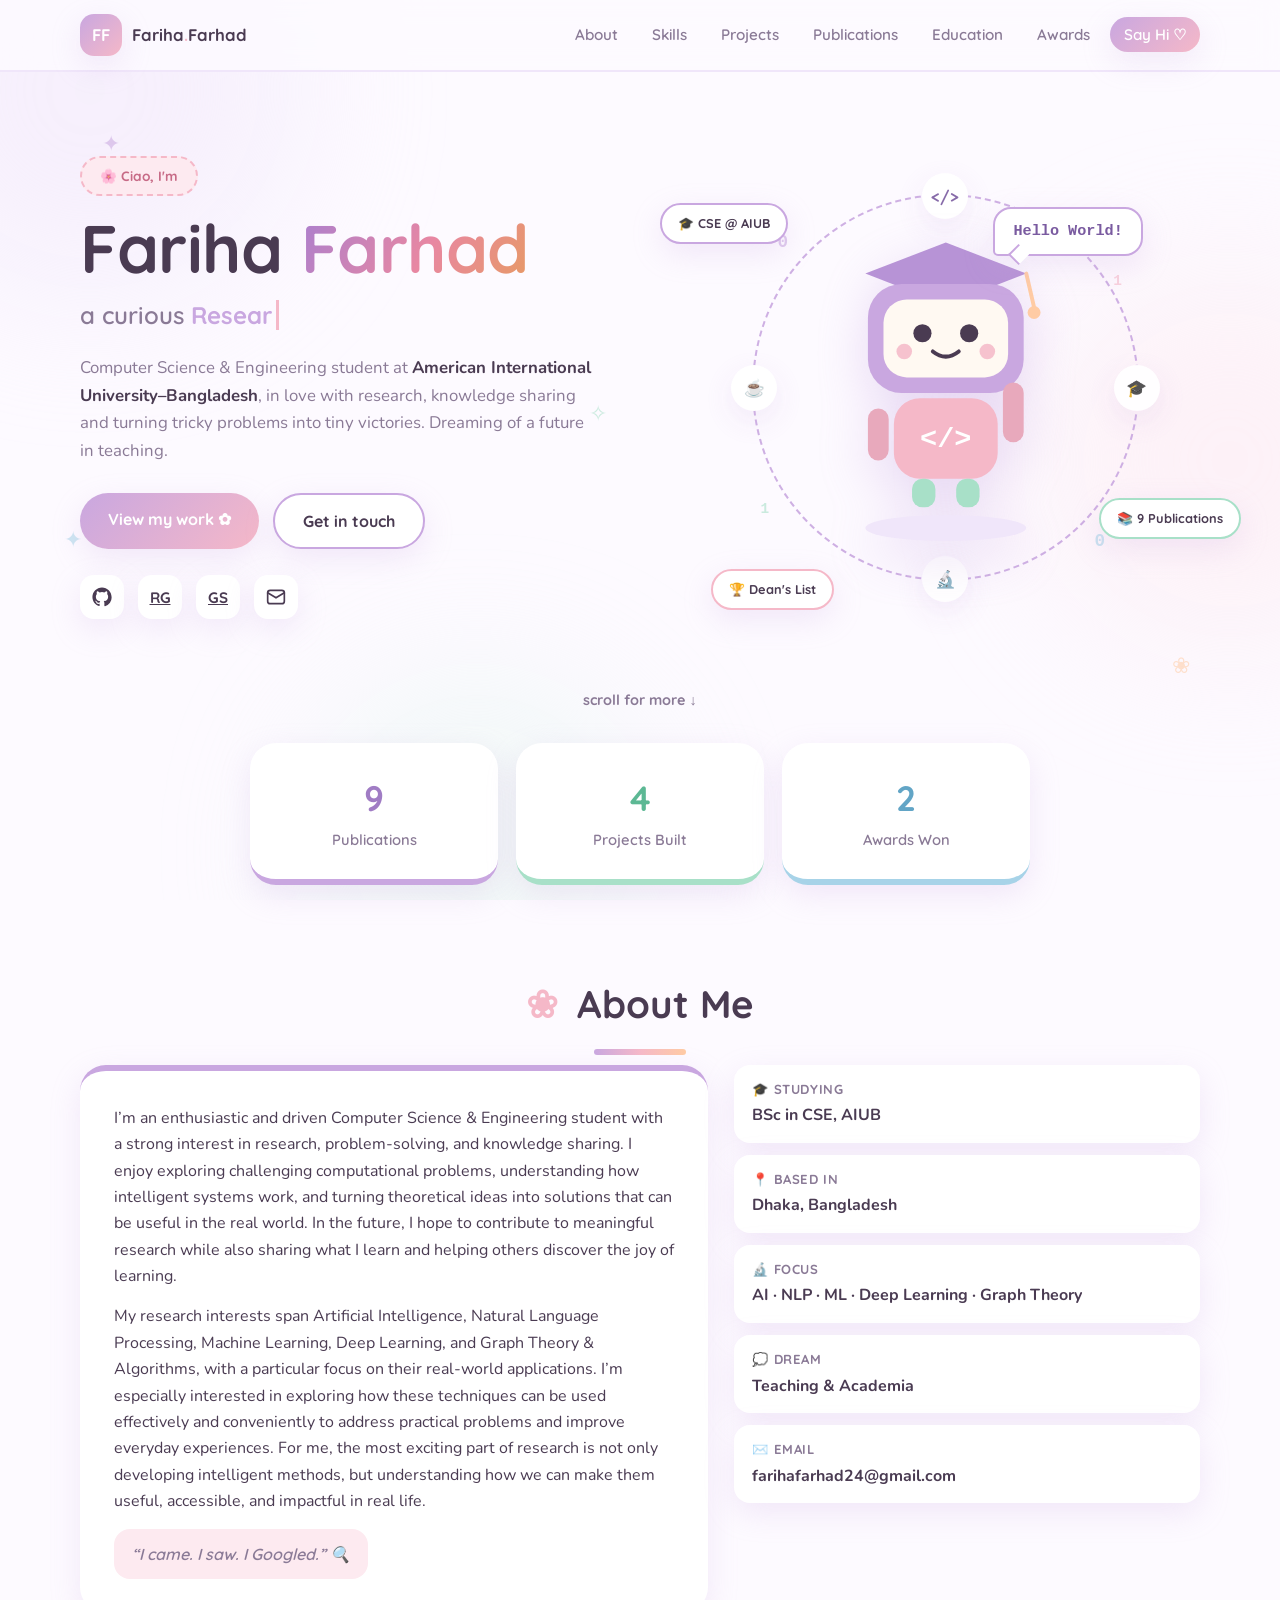
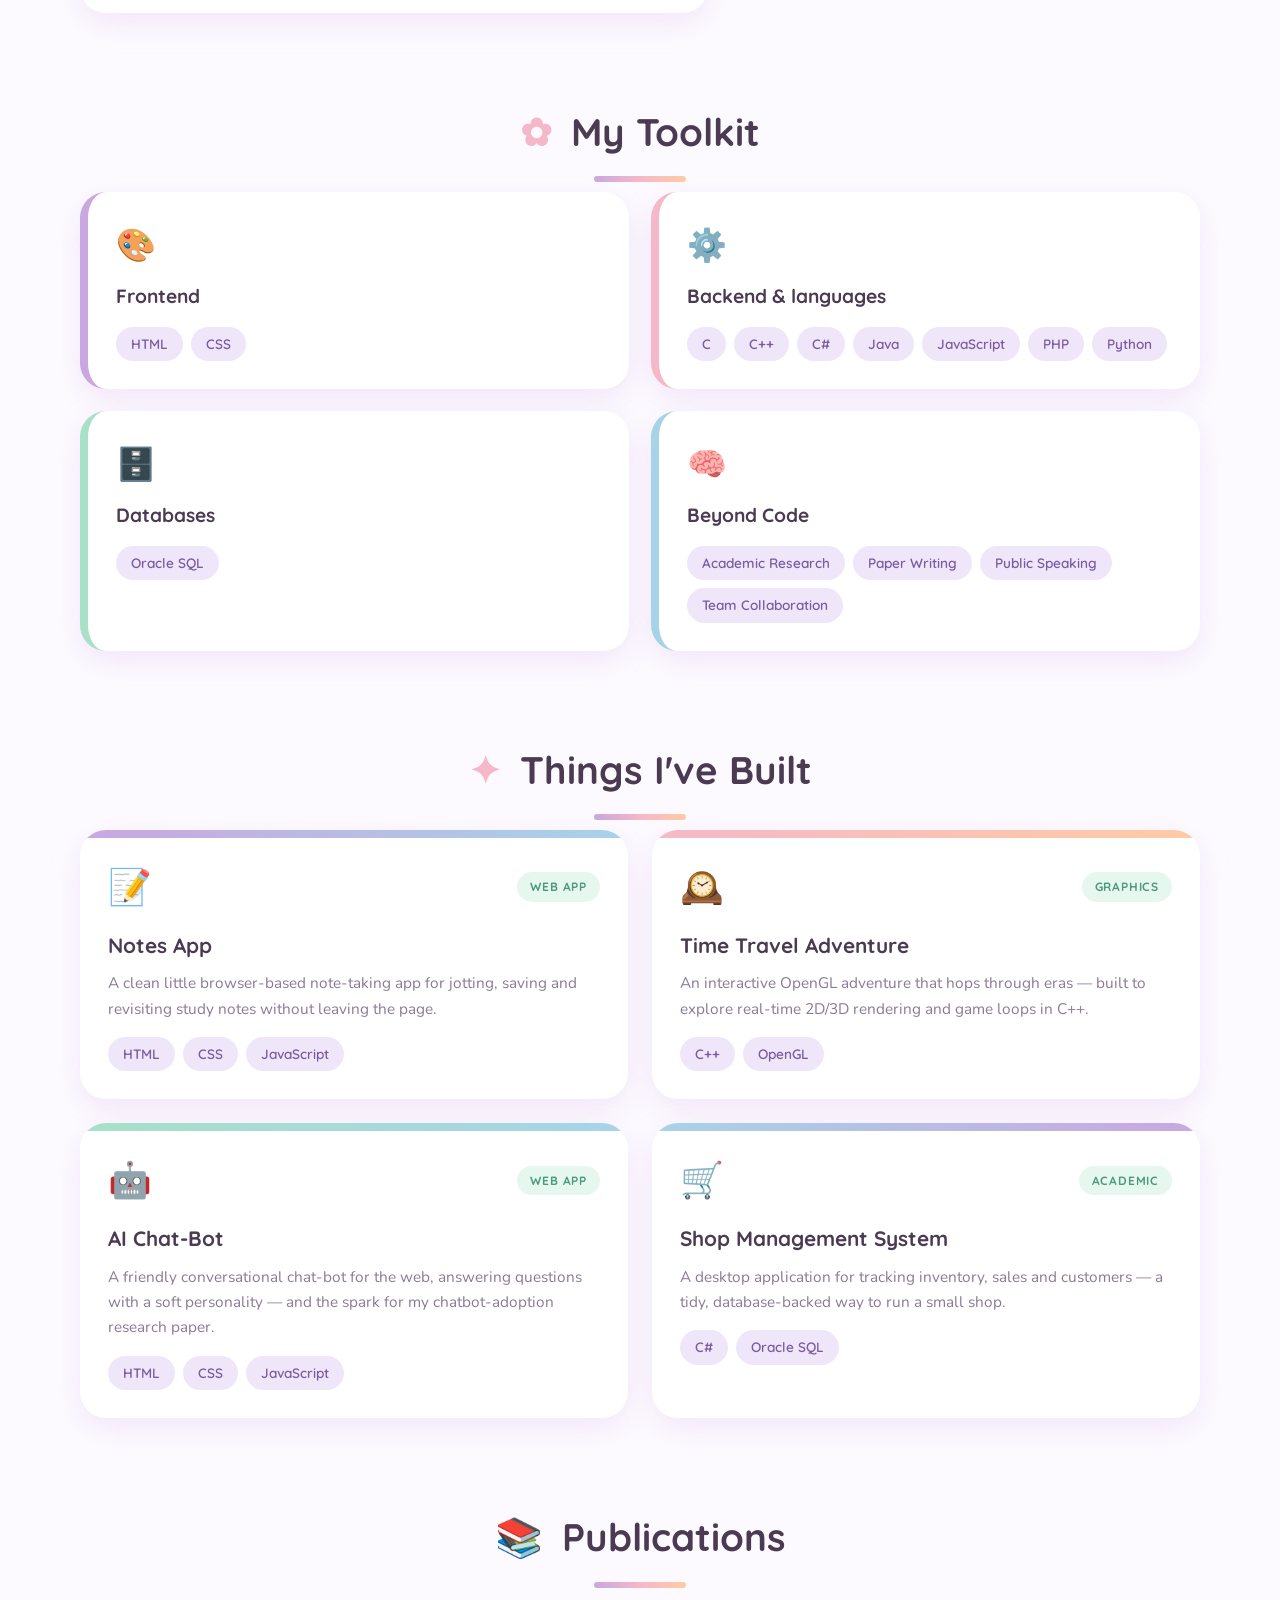
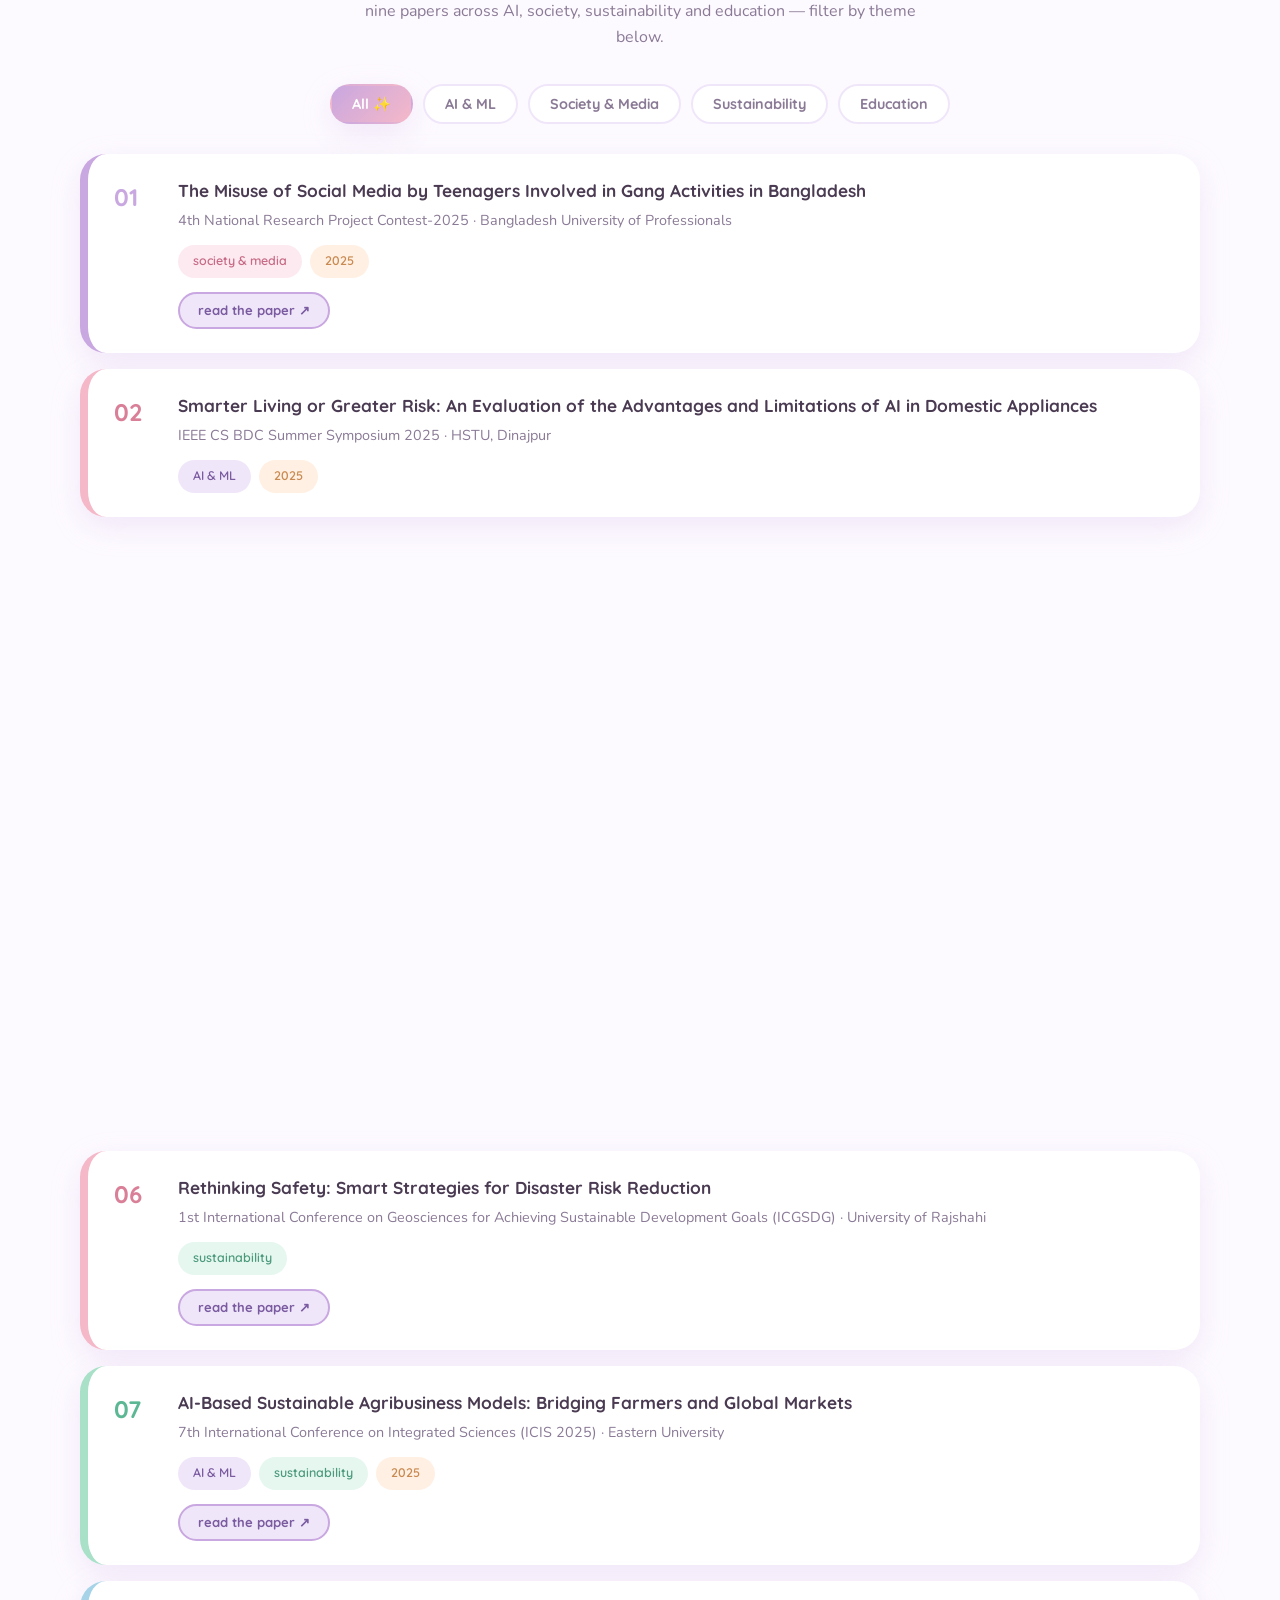
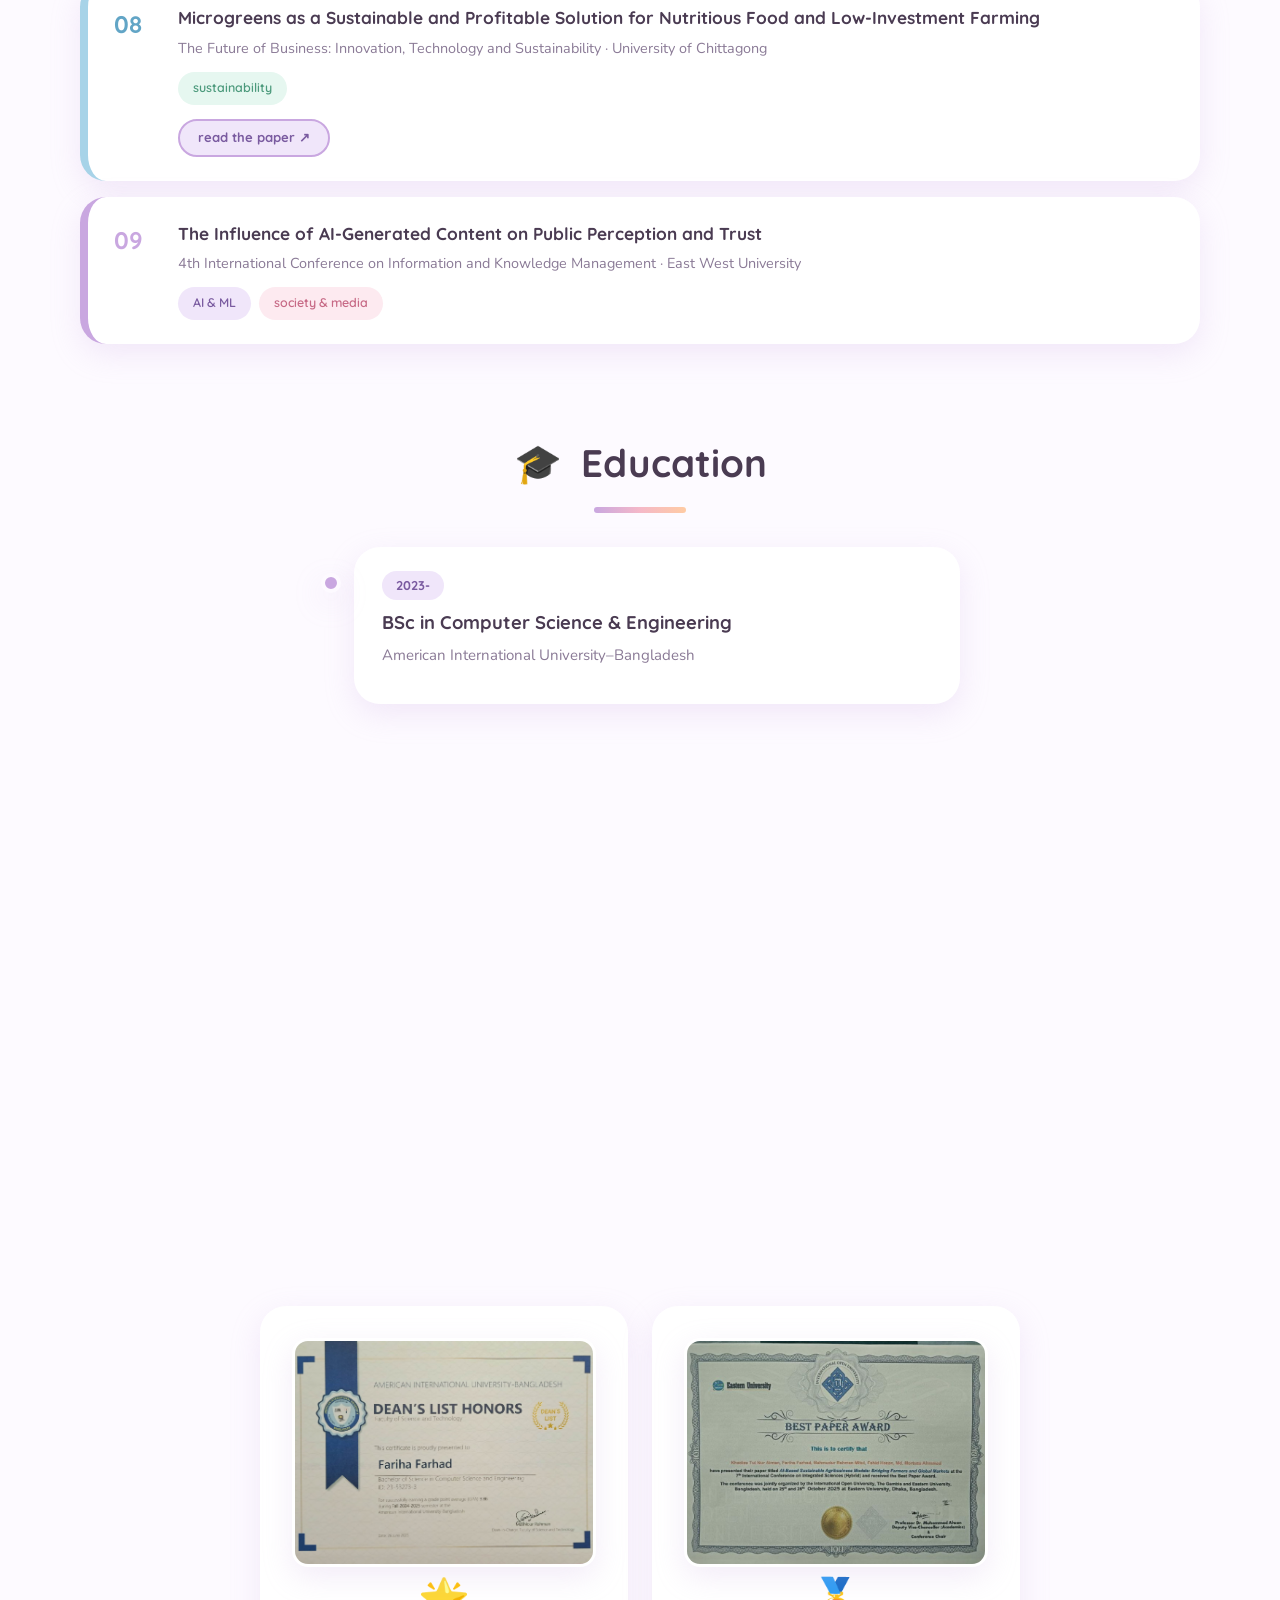
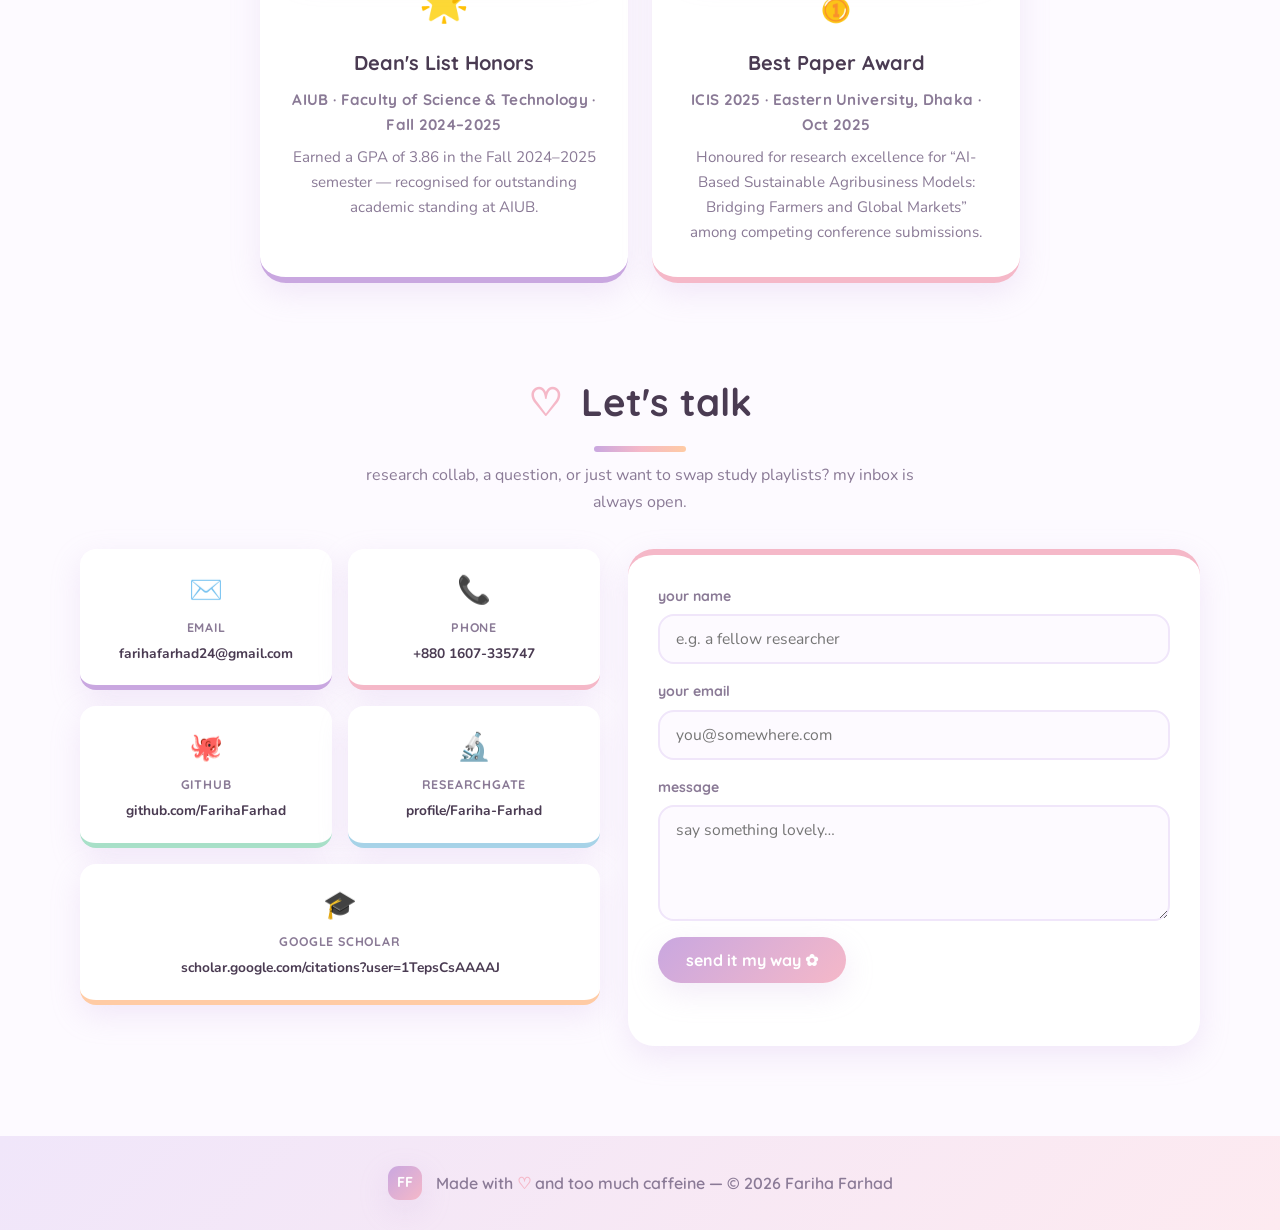
==== index.html @ dffe2395 "Capitalize projects section title to match label style" ====
<!DOCTYPE html>
<html lang="en">
<head>
  <meta charset="UTF-8" />
  <meta name="viewport" content="width=device-width, initial-scale=1.0" />
  <title>Fariha Farhad · CSE Student &amp; Researcher</title>
  <meta name="description" content="Portfolio of Fariha Farhad, a Computer Science &amp; Engineering student at AIUB with a passion for research, knowledge sharing and teaching." />
  <link rel="icon" type="image/svg+xml" href="data:image/svg+xml,%3Csvg xmlns='http://www.w3.org/2000/svg' viewBox='0 0 100 100'%3E%3Ccircle cx='50' cy='50' r='48' fill='%23C9A7E0'/%3E%3Ctext x='50' y='66' font-size='46' text-anchor='middle' fill='%23fff' font-family='Verdana,sans-serif' font-weight='bold'%3EFF%3C/text%3E%3C/svg%3E" />
  <link rel="preconnect" href="https://fonts.googleapis.com" />
  <link rel="preconnect" href="https://fonts.gstatic.com" crossorigin />
  <link href="https://fonts.googleapis.com/css2?family=Quicksand:wght@400;500;600;700&family=Nunito:wght@400;600;700;800&display=swap" rel="stylesheet" />
  <link rel="stylesheet" href="css/style.css" />
</head>
<body>

  <div class="progress-bar" id="progressBar" aria-hidden="true"></div>

  <!-- floating pastel decorations -->
  <div class="bg-decor" aria-hidden="true">
    <span class="blob blob-1" data-parallax="0.06"></span>
    <span class="blob blob-2" data-parallax="-0.05"></span>
    <span class="blob blob-3" data-parallax="0.09"></span>
    <span class="sparkle s-1" data-parallax="0.16">✦</span>
    <span class="sparkle s-2" data-parallax="-0.12">✧</span>
    <span class="sparkle s-3" data-parallax="0.2">✦</span>
    <span class="sparkle s-4" data-parallax="-0.16">❀</span>
    <span class="sparkle s-5" data-parallax="0.12">✧</span>
  </div>

  <header class="nav" id="top">
    <nav class="nav-inner container">
      <a class="logo" href="#top" aria-label="Fariha Farhad home">
        <span class="logo-mark">FF</span>
        <span class="logo-text">Fariha<span class="logo-dot">.</span>Farhad</span>
      </a>
      <button class="nav-toggle" id="navToggle" aria-label="Toggle menu" aria-expanded="false" aria-controls="navLinks">
        <span></span><span></span><span></span>
      </button>
      <ul class="nav-links" id="navLinks">
        <li><a href="#about">About</a></li>
        <li><a href="#skills">Skills</a></li>
        <li><a href="#projects">Projects</a></li>
        <li><a href="#publications">Publications</a></li>
        <li><a href="#education">Education</a></li>
        <li><a href="#awards">Awards</a></li>
        <li><a class="nav-cta" href="#contact">Say Hi ♡</a></li>
      </ul>
    </nav>
  </header>

  <main>
    <!-- ============ HERO ============ -->
    <section class="hero container">
      <div class="hero-copy reveal reveal-left">
        <span class="hero-badge">🌸 Ciao, I'm</span>
        <h1>Fariha <span class="grad-text">Farhad</span></h1>
        <p class="hero-type">
          <span class="type-static">a curious</span>
          <span class="type-word" id="typeWord">CSE Student</span>
        </p>
        <p class="hero-blurb">
          Computer Science &amp; Engineering student at
          <strong>American International University–Bangladesh</strong>, in love with research,
          knowledge sharing and turning tricky problems into tiny victories. Dreaming of a future in teaching.
        </p>
        <div class="hero-actions">
          <a class="btn btn-primary" href="#projects">View my work ✿</a>
          <a class="btn btn-ghost" href="#contact">Get in touch</a>
        </div>
        <div class="hero-socials">
          <a href="https://github.com/FarihaFarhad" target="_blank" rel="noopener" aria-label="GitHub">
            <svg viewBox="0 0 24 24" fill="currentColor" aria-hidden="true"><path d="M12 .5C5.65.5.5 5.65.5 12c0 5.08 3.29 9.39 7.86 10.91.58.11.79-.25.79-.56 0-.27-.01-1.17-.02-2.12-3.2.7-3.88-1.36-3.88-1.36-.52-1.33-1.28-1.68-1.28-1.68-1.04-.71.08-.7.08-.7 1.15.08 1.76 1.19 1.76 1.19 1.03 1.76 2.69 1.25 3.35.96.1-.75.4-1.25.72-1.54-2.55-.29-5.24-1.28-5.24-5.69 0-1.26.45-2.28 1.19-3.09-.12-.29-.52-1.46.11-3.05 0 0 .97-.31 3.17 1.18a11 11 0 0 1 5.78 0c2.2-1.49 3.16-1.18 3.16-1.18.63 1.59.24 2.76.12 3.05.74.81 1.18 1.83 1.18 3.09 0 4.42-2.69 5.39-5.26 5.68.41.36.78 1.06.78 2.14 0 1.54-.02 2.79-.02 3.17 0 .31.21.68.8.56A10.52 10.52 0 0 0 23.5 12C23.5 5.65 18.35.5 12 .5Z"/></svg>
          </a>
          <a href="https://www.researchgate.net/profile/Fariha-Farhad" target="_blank" rel="noopener" aria-label="ResearchGate" class="rg-badge">RG</a>
          <a href="https://scholar.google.com/citations?user=1TepsCsAAAAJ&amp;hl=en" target="_blank" rel="noopener" aria-label="Google Scholar" class="rg-badge scholar-badge">GS</a>
          <a href="mailto:farihafarhad24@gmail.com" aria-label="Email">
            <svg viewBox="0 0 24 24" fill="none" stroke="currentColor" stroke-width="2" stroke-linecap="round" stroke-linejoin="round" aria-hidden="true"><rect x="2" y="4" width="20" height="16" rx="3"/><path d="m2 7 10 6L22 7"/></svg>
          </a>
        </div>
      </div>

      <div class="hero-art reveal reveal-pop">
        <div class="mascot-stage">
          <span class="speech-bubble">Hello World!</span>
          <div class="orbit" aria-hidden="true">
            <span class="orbit-chip oc-1">&lt;/&gt;</span>
            <span class="orbit-chip oc-2">🎓</span>
            <span class="orbit-chip oc-3">🔬</span>
            <span class="orbit-chip oc-4">☕</span>
          </div>

          <svg class="robot" viewBox="0 0 220 240" role="img" aria-label="Cute pastel robot mascot wearing a graduation cap">
            <ellipse cx="110" cy="228" rx="62" ry="10" fill="#F0E6FA" />
            <!-- graduation cap -->
            <polygon points="110,8 172,32 110,56 48,32" fill="#B793D6" />
            <line x1="172" y1="32" x2="178" y2="58" stroke="#FFCBA4" stroke-width="3" stroke-linecap="round" />
            <circle cx="178" cy="62" r="5" fill="#FFCBA4" />
            <!-- head -->
            <rect x="50" y="40" width="120" height="84" rx="26" fill="#C9A7E0" />
            <rect x="62" y="52" width="96" height="60" rx="18" fill="#FFF9F2" />
            <g class="eyes">
              <circle cx="92" cy="78" r="7" fill="#4A3B52" />
              <circle cx="128" cy="78" r="7" fill="#4A3B52" />
            </g>
            <circle cx="78" cy="92" r="6" fill="#F5B8C8" opacity="0.85" />
            <circle cx="142" cy="92" r="6" fill="#F5B8C8" opacity="0.85" />
            <path d="M100 92 Q110 100 120 92" stroke="#4A3B52" stroke-width="3" fill="none" stroke-linecap="round" />
            <!-- body -->
            <rect x="70" y="128" width="80" height="62" rx="20" fill="#F5B8C8" />
            <text x="110" y="166" text-anchor="middle" fill="#ffffff" font-size="22" font-weight="bold" font-family="Consolas, monospace">&lt;/&gt;</text>
            <!-- arms -->
            <rect x="50" y="136" width="16" height="40" rx="8" fill="#E8A9BC" />
            <g class="arm-wave">
              <rect x="154" y="116" width="16" height="46" rx="8" fill="#E8A9BC" />
            </g>
            <!-- legs -->
            <rect x="84" y="190" width="18" height="22" rx="8" fill="#A8E0C8" />
            <rect x="118" y="190" width="18" height="22" rx="8" fill="#A8E0C8" />
          </svg>

          <span class="bit b-1" aria-hidden="true">0</span>
          <span class="bit b-2" aria-hidden="true">1</span>
          <span class="bit b-3" aria-hidden="true">1</span>
          <span class="bit b-4" aria-hidden="true">0</span>
        </div>
        <span class="avatar-chip chip-1">🎓 CSE @ AIUB</span>
        <span class="avatar-chip chip-2">📚 9 Publications</span>
        <span class="avatar-chip chip-3">🏆 Dean's List</span>
      </div>
    </section>

    <span class="scroll-hint" aria-hidden="true">scroll for more ↓</span>

    <!-- stats strip -->
    <section class="stats container" aria-label="Quick stats">
      <div class="stat stat-lav reveal reveal-pop" style="--i:0"><span class="stat-num" data-count="9">0</span><span class="stat-label">Publications</span></div>
      <div class="stat stat-mint reveal reveal-pop" style="--i:1"><span class="stat-num" data-count="4">0</span><span class="stat-label">Projects Built</span></div>
      <div class="stat stat-sky reveal reveal-pop" style="--i:2"><span class="stat-num" data-count="2">0</span><span class="stat-label">Awards Won</span></div>
    </section>

    <!-- scrolling ribbon 
    <div class="marquee" aria-hidden="true">
      <div class="marquee-track">
        <span class="marquee-group">research ✿ code ✿ teach ✿ coffee ✿ curiosity ✿ publish ✿ repeat ✿&nbsp;</span>
        <span class="marquee-group">research ✿ code ✿ teach ✿ coffee ✿ curiosity ✿ publish ✿ repeat ✿&nbsp;</span>
      </div>
    </div>-->

    <!-- ============ ABOUT ============ -->
    <section class="section container" id="about">
      <h2 class="section-title reveal reveal-title"><span class="title-flower">❀</span> About Me</h2>
      <div class="about-grid">
        <div class="about-card reveal reveal-left">
          <p>
            I’m an enthusiastic and driven Computer Science &amp; Engineering student with a strong interest in
            research, problem-solving, and knowledge sharing. I enjoy exploring challenging computational problems,
            understanding how intelligent systems work, and turning theoretical ideas into solutions that can be
            useful in the real world. In the future, I hope to contribute to meaningful research while also sharing
            what I learn and helping others discover the joy of learning.
          </p>
          <p>
            My research interests span Artificial Intelligence, Natural Language Processing, Machine Learning, Deep
            Learning, and Graph Theory &amp; Algorithms, with a particular focus on their real-world applications. I’m
            especially interested in exploring how these techniques can be used effectively and conveniently to
            address practical problems and improve everyday experiences. For me, the most exciting part of research is
            not only developing intelligent methods, but understanding how we can make them useful, accessible, and
            impactful in real life.
          </p>
          <p class="about-quote">“I came. I saw. I Googled.” 🔍</p>
        </div>
        <ul class="fact-list">
          <li class="reveal reveal-right" style="--i:0"><span class="fact-key">🎓 studying</span><span class="fact-val">BSc in CSE, AIUB</span></li>
          <li class="reveal reveal-right" style="--i:1"><span class="fact-key">📍 based in</span><span class="fact-val">Dhaka, Bangladesh</span></li>
          <li class="reveal reveal-right" style="--i:2"><span class="fact-key">🔬 focus</span><span class="fact-val">AI · NLP · ML · Deep Learning · Graph Theory</span></li>
          <li class="reveal reveal-right" style="--i:3"><span class="fact-key">💭 dream</span><span class="fact-val">Teaching &amp; Academia</span></li>
          <li class="reveal reveal-right" style="--i:4"><span class="fact-key">✉️ email</span><span class="fact-val">farihafarhad24@gmail.com</span></li>
        </ul>
      </div>
    </section>

    <!-- ============ SKILLS ============ -->
    <section class="section container" id="skills">
      <h2 class="section-title reveal reveal-title"><span class="title-flower">✿</span> My Toolkit</h2>
      <div class="skill-grid">
        <div class="skill-card reveal reveal-pop skill-lav" style="--i:0">
          <span class="skill-emoji">🎨</span>
          <h3>Frontend</h3>
          <div class="pill-wrap">
            <span class="pill">HTML</span><span class="pill">CSS</span>
          </div>
        </div>
        <div class="skill-card reveal reveal-pop skill-pink" style="--i:1">
          <span class="skill-emoji">⚙️</span>
          <h3>Backend &amp; languages</h3>
          <div class="pill-wrap">
            <span class="pill">C</span><span class="pill">C++</span><span class="pill">C#</span>
            <span class="pill">Java</span><span class="pill">JavaScript</span><span class="pill">PHP</span>
            <span class="pill">Python</span>
          </div>
        </div>
        <div class="skill-card reveal reveal-pop skill-mint" style="--i:2">
          <span class="skill-emoji">🗄️</span>
          <h3>Databases</h3>
          <div class="pill-wrap">
            <span class="pill">Oracle SQL</span>
          </div>
        </div>
        <div class="skill-card reveal reveal-pop skill-sky" style="--i:3">
          <span class="skill-emoji">🧠</span>
          <h3>Beyond Code</h3>
          <div class="pill-wrap">
            <span class="pill">Academic Research</span><span class="pill">Paper Writing</span>
            <span class="pill">Public Speaking</span><span class="pill">Team Collaboration</span>
          </div>
        </div>
      </div>
    </section>

    <!-- ============ PROJECTS ============ -->
    <section class="section container" id="projects">
      <h2 class="section-title reveal reveal-title"><span class="title-flower">✦</span> Things I've Built</h2>
      <div class="project-grid">
        <article class="project-card reveal reveal-pop tilt proj-lav" style="--i:0">
          <div class="project-head"><span class="project-emoji">📝</span><span class="project-year">web app</span></div>
          <h3>Notes App</h3>
          <p>A clean little browser-based note-taking app for jotting, saving and revisiting study notes without leaving the page.</p>
          <div class="pill-wrap"><span class="pill">HTML</span><span class="pill">CSS</span><span class="pill">JavaScript</span></div>
        </article>

        <article class="project-card reveal reveal-pop tilt proj-pink" style="--i:1">
          <div class="project-head"><span class="project-emoji">🕰️</span><span class="project-year">graphics</span></div>
          <h3>Time Travel Adventure</h3>
          <p>An interactive OpenGL adventure that hops through eras — built to explore real-time 2D/3D rendering and game loops in C++.</p>
          <div class="pill-wrap"><span class="pill">C++</span><span class="pill">OpenGL</span></div>
        </article>

        <article class="project-card reveal reveal-pop tilt proj-mint" style="--i:2">
          <div class="project-head"><span class="project-emoji">🤖</span><span class="project-year">web app</span></div>
          <h3>AI Chat-Bot</h3>
          <p>A friendly conversational chat-bot for the web, answering questions with a soft personality — and the spark for my chatbot-adoption research paper.</p>
          <div class="pill-wrap"><span class="pill">HTML</span><span class="pill">CSS</span><span class="pill">JavaScript</span></div>
        </article>

        <article class="project-card reveal reveal-pop tilt proj-sky" style="--i:3">
          <div class="project-head"><span class="project-emoji">🛒</span><span class="project-year">academic</span></div>
          <h3>Shop Management System</h3>
          <p>A desktop application for tracking inventory, sales and customers — a tidy, database-backed way to run a small shop.</p>
          <div class="pill-wrap"><span class="pill">C#</span><span class="pill">Oracle SQL</span></div>
        </article>
      </div>
    </section>

    <!-- ============ PUBLICATIONS ============ -->
    <section class="section container" id="publications">
      <h2 class="section-title reveal reveal-title"><span class="title-flower">📚</span> Publications</h2>
      <p class="section-sub">nine papers across AI, society, sustainability and education — filter by theme below.</p>

      <div class="filter-bar reveal reveal-pop" role="group" aria-label="Filter publications by theme">
        <button class="filter-btn is-active" data-filter="all">All ✨</button>
        <button class="filter-btn" data-filter="ai">AI &amp; ML</button>
        <button class="filter-btn" data-filter="society">Society &amp; Media</button>
        <button class="filter-btn" data-filter="sustain">Sustainability</button>
        <button class="filter-btn" data-filter="edu">Education</button>
      </div>

      <ol class="pub-list">
        <li class="pub-card reveal reveal-left" data-theme="society">
          <span class="pub-num">01</span>
          <div class="pub-body">
            <h3>The Misuse of Social Media by Teenagers Involved in Gang Activities in Bangladesh</h3>
            <p class="pub-venue">4th National Research Project Contest-2025 · Bangladesh University of Professionals</p>
            <div class="pill-wrap"><span class="pill tag-society">society &amp; media</span><span class="pill pub-year">2025</span></div>
            <a class="pub-link" href="https://www.researchgate.net/publication/395359891_Title_The_misuse_of_Social_Media_by_Teenagers_involved_in_Gang_Activities_in_Bangladesh" target="_blank" rel="noopener">read the paper ↗</a>
          </div>
        </li>

        <li class="pub-card reveal reveal-right" data-theme="ai">
          <span class="pub-num">02</span>
          <div class="pub-body">
            <h3>Smarter Living or Greater Risk: An Evaluation of the Advantages and Limitations of AI in Domestic Appliances</h3>
            <p class="pub-venue">IEEE CS BDC Summer Symposium 2025 · HSTU, Dinajpur</p>
            <div class="pill-wrap"><span class="pill tag-ai">AI &amp; ML</span><span class="pill pub-year">2025</span></div>
          </div>
        </li>

        <li class="pub-card reveal reveal-left" data-theme="ai sustain">
          <span class="pub-num">03</span>
          <div class="pub-body">
            <h3>Machine Learning Analysis of Chatbot Adoption: Efficiency, Accessibility, and Environmental Benefits in Tourism</h3>
            <p class="pub-venue">International Conference on Business Innovation and Sustainable Development (ICBISD 2026) · Varendra University</p>
            <div class="pill-wrap"><span class="pill tag-ai">AI &amp; ML</span><span class="pill tag-sustain">sustainability</span><span class="pill pub-year">2026</span></div>
            <a class="pub-link" href="https://www.researchgate.net/profile/Sumit-Paul-17/publication/400397062_Machine_Learning_Analysis_of_Chatbot_Adoption_Efficiency_Accessibility_and_Environmental_Benefits_in_Tourism/links/6982327312f837212a1747ba/Machine-Learning-Analysis-of-Chatbot-Adoption-Efficiency-Accessibility-and-Environmental-Benefits-in-Tourism.pdf" target="_blank" rel="noopener">read the paper ↗ (PDF)</a>
          </div>
        </li>

        <li class="pub-card reveal reveal-right" data-theme="edu">
          <span class="pub-num">04</span>
          <div class="pub-body">
            <h3>The Impact of Internet Resources on Student Learning and Academic Performance</h3>
            <p class="pub-venue">1st International Conference on Social Science (ICSS-2025) · Begum Rokeya University</p>
            <div class="pill-wrap"><span class="pill tag-edu">Education</span><span class="pill pub-year">2025</span></div>
          </div>
        </li>

        <li class="pub-card reveal reveal-left" data-theme="society">
          <span class="pub-num">05</span>
          <div class="pub-body">
            <h3>The Impact of Digitalization and Social Media on Traditional Family Structures and Intergenerational Communication in Urban Bangladesh</h3>
            <p class="pub-venue">11th International Research Conference on Governance in Society, Business and Environment · BARD, Comilla</p>
            <div class="pill-wrap"><span class="pill tag-society">society &amp; media</span></div>
            <a class="pub-link" href="https://www.researchgate.net/publication/400399956_The_Impact_of_Digitalization_and_Social_Media_on_Traditional_Family_Structures_and_Intergenerational_Communication_in_Urban_Bangladesh" target="_blank" rel="noopener">read the paper ↗</a>
          </div>
        </li>

        <li class="pub-card reveal reveal-right" data-theme="sustain">
          <span class="pub-num">06</span>
          <div class="pub-body">
            <h3>Rethinking Safety: Smart Strategies for Disaster Risk Reduction</h3>
            <p class="pub-venue">1st International Conference on Geosciences for Achieving Sustainable Development Goals (ICGSDG) · University of Rajshahi</p>
            <div class="pill-wrap"><span class="pill tag-sustain">sustainability</span></div>
            <a class="pub-link" href="https://www.researchgate.net/publication/398529506_Title_Rethinking_Safety_Smart_Strategies_for_Disaster_Risk_Reduction" target="_blank" rel="noopener">read the paper ↗</a>
          </div>
        </li>

        <li class="pub-card reveal reveal-left" data-theme="ai sustain">
          <span class="pub-num">07</span>
          <div class="pub-body">
            <h3>AI-Based Sustainable Agribusiness Models: Bridging Farmers and Global Markets</h3>
            <p class="pub-venue">7th International Conference on Integrated Sciences (ICIS 2025) · Eastern University</p>
            <div class="pill-wrap"><span class="pill tag-ai">AI &amp; ML</span><span class="pill tag-sustain">sustainability</span><span class="pill pub-year">2025</span></div>
            <a class="pub-link" href="https://www.researchgate.net/publication/397015952_Title_AI-Based_Sustainable_Agribusiness_Models_Bridging_Farmers_and_Global_Markets" target="_blank" rel="noopener">read the paper ↗</a>
          </div>
        </li>

        <li class="pub-card reveal reveal-right" data-theme="sustain">
          <span class="pub-num">08</span>
          <div class="pub-body">
            <h3>Microgreens as a Sustainable and Profitable Solution for Nutritious Food and Low-Investment Farming</h3>
            <p class="pub-venue">The Future of Business: Innovation, Technology and Sustainability · University of Chittagong</p>
            <div class="pill-wrap"><span class="pill tag-sustain">sustainability</span></div>
            <a class="pub-link" href="https://www.researchgate.net/publication/404659677_Titel_Microgreens_as_a_Sustainable_and_Profiable_Solutions_for_Nutritious_Food_and_Low-Investment_Farming" target="_blank" rel="noopener">read the paper ↗</a>
          </div>
        </li>

        <li class="pub-card reveal reveal-left" data-theme="ai society">
          <span class="pub-num">09</span>
          <div class="pub-body">
            <h3>The Influence of AI-Generated Content on Public Perception and Trust</h3>
            <p class="pub-venue">4th International Conference on Information and Knowledge Management · East West University</p>
            <div class="pill-wrap"><span class="pill tag-ai">AI &amp; ML</span><span class="pill tag-society">society &amp; media</span></div>
          </div>
        </li>
      </ol>
      <p class="pub-empty" id="pubEmpty" hidden>no papers under this theme yet — try another! 🌷</p>
    </section>

    <!-- ============ EDUCATION ============ -->
    <section class="section container" id="education">
      <h2 class="section-title reveal reveal-title"><span class="title-flower">🎓</span> Education</h2>
      <div class="timeline">
        <div class="timeline-item reveal reveal-right tl-lav" style="--i:0">
          <span class="tl-dot"></span>
          <div class="tl-card">
            <span class="tl-year">2023-</span>
            <h3>BSc in Computer Science &amp; Engineering</h3>
            <p class="tl-place">American International University–Bangladesh</p>
           
          </div>
        </div>
        <div class="timeline-item reveal reveal-right tl-pink" style="--i:1">
          <span class="tl-dot"></span>
          <div class="tl-card">
            <span class="tl-year">2022</span>
            <h3>Higher Secondary Certificate</h3>
            <p class="tl-place">Milestone College</p>
            
          </div>
        </div>
        <div class="timeline-item reveal reveal-right tl-mint" style="--i:2">
          <span class="tl-dot"></span>
          <div class="tl-card">
            <span class="tl-year">2020</span>
            <h3>Secondary School Certificate</h3>
            <p class="tl-place">KC Model College</p>
            
          </div>
        </div>
      </div>
    </section>

    <!-- ============ AWARDS ============ -->
    <section class="section container" id="awards">
      <h2 class="section-title reveal reveal-title"><span class="title-flower">🏆</span> Awards &amp; Honours</h2>
      <div class="award-grid">
        <div class="award-card reveal reveal-pop tilt award-lav" style="--i:0">
          <a class="award-cert" href="assets/deans-list.jpg" target="_blank" rel="noopener" aria-label="Open Dean's List certificate full size">
            <img src="assets/deans-list.jpg" alt="Dean's List Honors certificate from American International University-Bangladesh" loading="lazy" />
            <span class="cert-zoom">🔍 view certificate</span>
          </a>
          <span class="award-emoji">🌟</span>
          <h3>Dean's List Honors</h3>
          <p class="award-meta">AIUB · Faculty of Science &amp; Technology · Fall 2024–2025</p>
          <p>Earned a GPA of 3.86 in the Fall 2024–2025 semester — recognised for outstanding academic standing at AIUB.</p>
        </div>
        <div class="award-card reveal reveal-pop tilt award-pink" style="--i:1">
          <a class="award-cert" href="assets/best-paper.jpg" target="_blank" rel="noopener" aria-label="Open Best Paper Award certificate full size">
            <img src="assets/best-paper.jpg" alt="Best Paper Award certificate from the 7th International Conference on Integrated Sciences, Eastern University" loading="lazy" />
            <span class="cert-zoom">🔍 view certificate</span>
          </a>
          <span class="award-emoji">🥇</span>
          <h3>Best Paper Award</h3>
          <p class="award-meta">ICIS 2025 · Eastern University, Dhaka · Oct 2025</p>
          <p>Honoured for research excellence for “AI-Based Sustainable Agribusiness Models: Bridging Farmers and Global Markets” among competing conference submissions.</p>
        </div>
      </div>
    </section>

  

    <!-- ============ CONTACT ============ -->
    <section class="section container" id="contact">
      <h2 class="section-title reveal reveal-title"><span class="title-flower">♡</span> Let's talk</h2>
      <p class="section-sub">research collab, a question, or just want to swap study playlists? my inbox is always open.</p>
      <div class="contact-grid">
        <div class="contact-cards reveal reveal-left">
          <a class="contact-card cc-lav" href="mailto:farihafarhad24@gmail.com">
            <span class="cc-emoji">✉️</span>
            <span class="cc-label">email</span>
            <span class="cc-value">farihafarhad24@gmail.com</span>
          </a>
          <a class="contact-card cc-pink" href="tel:+8801607335747">
            <span class="cc-emoji">📞</span>
            <span class="cc-label">phone</span>
            <span class="cc-value">+880 1607-335747</span>
          </a>
          <a class="contact-card cc-mint" href="https://github.com/FarihaFarhad" target="_blank" rel="noopener">
            <span class="cc-emoji">🐙</span>
            <span class="cc-label">github</span>
            <span class="cc-value">github.com/FarihaFarhad</span>
          </a>
          <a class="contact-card cc-sky" href="https://www.researchgate.net/profile/Fariha-Farhad" target="_blank" rel="noopener">
            <span class="cc-emoji">🔬</span>
            <span class="cc-label">researchgate</span>
            <span class="cc-value">profile/Fariha-Farhad</span>
          </a>
          <a class="contact-card cc-scholar" href="https://scholar.google.com/citations?user=1TepsCsAAAAJ&amp;hl=en" target="_blank" rel="noopener">
            <span class="cc-emoji">🎓</span>
            <span class="cc-label">google scholar</span>
            <span class="cc-value">scholar.google.com/citations?user=1TepsCsAAAAJ</span>
          </a>
        </div>

        <form class="contact-form reveal reveal-right" id="contactForm" novalidate>
          <label class="field">
            <span>your name</span>
            <input type="text" id="cfName" name="name" placeholder="e.g. a fellow researcher" required />
          </label>
          <label class="field">
            <span>your email</span>
            <input type="email" id="cfEmail" name="email" placeholder="you@somewhere.com" required />
          </label>
          <label class="field">
            <span>message</span>
            <textarea id="cfMsg" name="message" rows="4" placeholder="say something lovely…" required></textarea>
          </label>
          <button class="btn btn-primary" type="submit">send it my way ✿</button>
          <p class="form-note" id="formNote" role="status"></p>
        </form>
      </div>
    </section>
  </main>

  <footer class="footer">
    <div class="container footer-inner">
      <span class="logo-mark small">FF</span>
      <p>Made with <span class="heart">♡</span> and too much caffeine — © <span id="year"></span> Fariha Farhad</p>
    </div>
  </footer>

  <button class="to-top" id="toTop" aria-label="Back to top">↑</button>

  <script src="js/script.js"></script>
</body>
</html>
---- css/style.css ----
/* ============================================================
   Fariha Farhad — cotton-candy pastel portfolio
   ============================================================ */

:root {
  --bg: #fdfaff;
  --cream: #fffaf4;
  --card: #ffffff;

  --lav: #c9a7e0;
  --lav-soft: #f0e6fa;
  --pink: #f5b8c8;
  --pink-soft: #fdeaf0;
  --mint: #a8e0c8;
  --mint-soft: #e6f7f0;
  --sky: #a7d3e8;
  --sky-soft: #e6f3fa;
  --peach: #ffcba4;
  --peach-soft: #fff0e3;

  --ink: #4a3b52;
  --ink-soft: #8a7a96;

  --radius: 26px;
  --radius-sm: 16px;
  --shadow: 0 10px 30px rgba(201, 167, 224, 0.22);
  --shadow-lift: 0 18px 44px rgba(201, 167, 224, 0.34);

  --font-head: "Quicksand", "Nunito", sans-serif;
  --font-body: "Nunito", "Quicksand", sans-serif;
}

* { margin: 0; padding: 0; box-sizing: border-box; }

html { scroll-behavior: smooth; scroll-padding-top: 92px; }

body {
  font-family: var(--font-body);
  background: var(--bg);
  color: var(--ink);
  line-height: 1.65;
  overflow-x: hidden;
}

img { max-width: 100%; display: block; }

.container { width: min(1120px, 92%); margin-inline: auto; }

::selection { background: var(--lav); color: #fff; }

/* ---------- floating background decorations ---------- */
.bg-decor { position: fixed; inset: 0; z-index: -1; overflow: hidden; pointer-events: none; }

.blob { position: absolute; border-radius: 50%; filter: blur(70px); opacity: 0.5; }
.blob-1 { width: 420px; height: 420px; background: var(--lav-soft); top: -120px; left: -120px; animation: drift 22s ease-in-out infinite alternate; }
.blob-2 { width: 380px; height: 380px; background: var(--pink-soft); top: 30%; right: -140px; animation: drift 26s ease-in-out infinite alternate-reverse; }
.blob-3 { width: 340px; height: 340px; background: var(--mint-soft); bottom: -120px; left: 24%; animation: drift 30s ease-in-out infinite alternate; }

.sparkle { position: absolute; font-size: 1.4rem; opacity: 0.55; animation: twinkle 4s ease-in-out infinite; }
.s-1 { top: 14%; left: 8%; color: var(--lav); }
.s-2 { top: 24%; right: 12%; color: var(--pink); animation-delay: 0.8s; }
.s-3 { top: 58%; left: 5%; color: var(--sky); animation-delay: 1.6s; }
.s-4 { top: 72%; right: 7%; color: var(--peach); animation-delay: 2.4s; }
.s-5 { top: 44%; left: 46%; color: var(--mint); animation-delay: 3.2s; }

@keyframes drift {
  from { transform: translate(0, 0) scale(1); }
  to   { transform: translate(60px, 40px) scale(1.12); }
}
@keyframes twinkle {
  0%, 100% { transform: scale(1) rotate(0deg); opacity: 0.35; }
  50%      { transform: scale(1.35) rotate(20deg); opacity: 0.8; }
}

/* ---------- nav ---------- */
.nav {
  position: sticky; top: 0; z-index: 50;
  background: rgba(253, 250, 255, 0.82);
  backdrop-filter: blur(14px);
  -webkit-backdrop-filter: blur(14px);
  border-bottom: 2px solid var(--lav-soft);
}
.nav-inner { display: flex; align-items: center; justify-content: space-between; padding: 14px 0; }

.logo { display: flex; align-items: center; gap: 10px; text-decoration: none; }
.logo-mark {
  display: grid; place-items: center;
  width: 42px; height: 42px; border-radius: 14px;
  background: linear-gradient(135deg, var(--lav), var(--pink));
  color: #fff; font-family: var(--font-head); font-weight: 700; font-size: 1.05rem;
  box-shadow: var(--shadow);
}
.logo-mark.small { width: 34px; height: 34px; font-size: 0.9rem; border-radius: 11px; }
.logo-text { font-family: var(--font-head); font-weight: 700; font-size: 1.05rem; color: var(--ink); }
.logo-dot { color: var(--pink); }

.nav-links { display: flex; align-items: center; gap: 6px; list-style: none; }
.nav-links a {
  font-family: var(--font-head); font-weight: 600; font-size: 0.95rem;
  color: var(--ink-soft); text-decoration: none;
  padding: 8px 14px; border-radius: 999px;
  transition: background 0.25s, color 0.25s;
}
.nav-links a:hover { background: var(--lav-soft); color: var(--ink); }
.nav-links a.active { background: var(--lav-soft); color: var(--ink); }
.nav-links a.nav-cta {
  background: linear-gradient(135deg, var(--lav), var(--pink));
  color: #fff; box-shadow: var(--shadow);
}
.nav-links a.nav-cta:hover { transform: translateY(-2px); }

.nav-toggle { display: none; flex-direction: column; gap: 5px; background: none; border: 0; cursor: pointer; padding: 8px; }
.nav-toggle span { width: 26px; height: 3px; border-radius: 3px; background: var(--lav); transition: 0.3s; }
.nav-toggle.open span:nth-child(1) { transform: translateY(8px) rotate(45deg); }
.nav-toggle.open span:nth-child(2) { opacity: 0; }
.nav-toggle.open span:nth-child(3) { transform: translateY(-8px) rotate(-45deg); }

/* ---------- hero ---------- */
.hero {
  display: grid; grid-template-columns: 1.05fr 0.95fr;
  align-items: center; gap: 48px;
  padding: 84px 0 40px;
}

.hero-badge {
  display: inline-block;
  background: var(--pink-soft); color: #c76a86;
  font-family: var(--font-head); font-weight: 700; font-size: 0.85rem;
  padding: 7px 18px; border-radius: 999px; margin-bottom: 16px;
  border: 2px dashed var(--pink);
}

.hero h1 {
  font-family: var(--font-head); font-weight: 700;
  font-size: clamp(2.6rem, 6vw, 4.2rem); line-height: 1.1; letter-spacing: -0.5px;
}
.grad-text {
  background: linear-gradient(120deg, #a97fd0, #e887a2 55%, #e79a63);
  -webkit-background-clip: text; background-clip: text; color: transparent;
}

.hero-type { margin-top: 10px; font-family: var(--font-head); font-size: clamp(1.1rem, 2.4vw, 1.5rem); font-weight: 600; color: var(--ink-soft); }
.type-word { color: var(--lav); font-weight: 700; border-right: 3px solid var(--pink); padding-right: 4px; }

.hero-blurb { margin-top: 18px; max-width: 52ch; color: var(--ink-soft); font-size: 1.05rem; }
.hero-blurb strong { color: var(--ink); }

.hero-actions { display: flex; flex-wrap: wrap; gap: 14px; margin-top: 28px; }

.btn {
  font-family: var(--font-head); font-weight: 700; font-size: 1rem;
  padding: 13px 28px; border-radius: 999px; border: 0; cursor: pointer;
  text-decoration: none; display: inline-block;
  transition: transform 0.25s, box-shadow 0.25s;
}
.btn-primary { background: linear-gradient(135deg, var(--lav), var(--pink)); color: #fff; box-shadow: var(--shadow); }
.btn-primary:hover { transform: translateY(-3px); box-shadow: var(--shadow-lift); }
.btn-ghost { background: var(--card); color: var(--ink); border: 2px solid var(--lav); box-shadow: var(--shadow); }
.btn-ghost:hover { transform: translateY(-3px); background: var(--lav-soft); }

.hero-socials { display: flex; align-items: center; gap: 14px; margin-top: 26px; }
.hero-socials a {
  display: grid; place-items: center; width: 44px; height: 44px; border-radius: 14px;
  background: var(--card); color: var(--ink); box-shadow: var(--shadow);
  transition: transform 0.25s, background 0.25s;
}
.hero-socials a:hover { transform: translateY(-4px) rotate(-6deg); background: var(--lav-soft); }
.hero-socials svg { width: 20px; height: 20px; }
.rg-badge { font-family: var(--font-head); font-weight: 700; font-size: 0.95rem; }
.scholar-badge { background: linear-gradient(135deg, var(--sky-soft), var(--mint-soft)); color: #4d8cad; }

.hero-art { position: relative; display: grid; place-items: center; }
.mascot-stage {
  position: relative; width: min(420px, 100%); aspect-ratio: 1;
  display: grid; place-items: center;
}
.robot { width: 68%; height: auto; animation: robotFloat 5s ease-in-out infinite; filter: drop-shadow(0 16px 26px rgba(201, 167, 224, 0.4)); }
@keyframes robotFloat {
  0%, 100% { transform: translateY(0) rotate(-1deg); }
  50%      { transform: translateY(-14px) rotate(1.5deg); }
}
.eyes { transform-origin: 110px 78px; animation: blink 4.2s ease-in-out infinite; }
@keyframes blink {
  0%, 92%, 100% { transform: scaleY(1); }
  95%, 97%      { transform: scaleY(0.12); }
}
.arm-wave { transform-origin: 162px 158px; animation: wave 2.4s ease-in-out infinite; }
@keyframes wave {
  0%, 100% { transform: rotate(0deg); }
  30%      { transform: rotate(-26deg); }
  60%      { transform: rotate(8deg); }
}

.orbit {
  position: absolute; inset: 4%;
  border: 2px dashed var(--lav); border-radius: 50%;
  animation: spin 20s linear infinite; opacity: 0.9;
}
@keyframes spin { to { transform: rotate(360deg); } }
.orbit-chip {
  position: absolute; display: grid; place-items: center;
  width: 46px; height: 46px; border-radius: 50%;
  background: var(--card); box-shadow: var(--shadow);
  font-family: var(--font-head); font-weight: 700; font-size: 1.05rem; color: #7a5ba0;
  animation: spinRev 20s linear infinite;
}
@keyframes spinRev { to { transform: rotate(-360deg); } }
.oc-1 { top: -23px; left: 50%; margin-left: -23px; }
.oc-2 { top: 50%; right: -23px; margin-top: -23px; }
.oc-3 { bottom: -23px; left: 50%; margin-left: -23px; }
.oc-4 { top: 50%; left: -23px; margin-top: -23px; }

.bit {
  position: absolute; font-family: "Consolas", monospace; font-weight: 700;
  color: var(--lav); opacity: 0.6; animation: bitFloat 4s ease-in-out infinite;
}
.b-1 { top: 12%; left: 10%; font-size: 1.1rem; }
.b-2 { top: 22%; right: 8%; font-size: 0.9rem; color: var(--pink); animation-delay: 1s; }
.b-3 { bottom: 18%; left: 6%; font-size: 0.9rem; color: var(--mint); animation-delay: 2s; }
.b-4 { bottom: 10%; right: 12%; font-size: 1.1rem; color: var(--sky); animation-delay: 3s; }
@keyframes bitFloat {
  0%, 100% { transform: translateY(0); opacity: 0.35; }
  50%      { transform: translateY(-12px); opacity: 0.8; }
}

.speech-bubble {
  position: absolute; top: 7%; right: 3%; z-index: 3;
  background: var(--card); border: 2px solid var(--lav);
  border-radius: 18px 18px 18px 5px;
  padding: 10px 18px; white-space: nowrap;
  font-family: "Consolas", monospace; font-weight: 700; font-size: 0.95rem; color: #7a5ba0;
  box-shadow: var(--shadow);
  animation: bubbleBob 3.4s ease-in-out infinite;
}
.speech-bubble::after {
  content: ""; position: absolute; left: 16px; bottom: -8px;
  width: 13px; height: 13px; background: var(--card);
  border-left: 2px solid var(--lav); border-bottom: 2px solid var(--lav);
  transform: rotate(45deg);
}
@keyframes bubbleBob {
  0%, 100% { transform: translateY(0) rotate(-2deg); }
  50%      { transform: translateY(-9px) rotate(2deg); }
}

.avatar-chip {
  position: absolute; background: var(--card); border-radius: 999px;
  font-family: var(--font-head); font-weight: 700; font-size: 0.8rem;
  padding: 8px 16px; box-shadow: var(--shadow); white-space: nowrap;
  animation: bob 5s ease-in-out infinite;
}
.chip-1 { top: 6%; left: -6%; border: 2px solid var(--lav); }
.chip-2 { bottom: 14%; right: -8%; border: 2px solid var(--mint); animation-delay: 1.2s; }
.chip-3 { bottom: -3%; left: 4%; border: 2px solid var(--pink); animation-delay: 2.2s; }
@keyframes bob { 0%, 100% { transform: translateY(0); } 50% { transform: translateY(-10px); } }

/* ---------- stats ---------- */
.stats {
  display: grid; grid-template-columns: repeat(3, 1fr); gap: 18px;
  max-width: 780px; margin: 30px auto 10px;
}
.stat {
  background: var(--card); border-radius: var(--radius); text-align: center;
  padding: 26px 12px; box-shadow: var(--shadow);
  border-bottom: 6px solid transparent;
  transition: transform 0.3s;
}
.stat:hover { transform: translateY(-6px); }
.stat-num { display: block; font-family: var(--font-head); font-weight: 700; font-size: 2.2rem; }
.stat-label { font-family: var(--font-head); font-weight: 600; color: var(--ink-soft); font-size: 0.92rem; }
.stat-lav  { border-color: var(--lav); }  .stat-lav  .stat-num { color: #a07cc4; }
.stat-pink { border-color: var(--pink); } .stat-pink .stat-num { color: #d97f97; }
.stat-mint { border-color: var(--mint); } .stat-mint .stat-num { color: #5cb894; }
.stat-sky  { border-color: var(--sky); }  .stat-sky  .stat-num { color: #62a5c6; }

/* ---------- sections ---------- */
.section { padding: 78px 0 10px; }

.section-title {
  font-family: var(--font-head); font-weight: 700;
  font-size: clamp(1.7rem, 4vw, 2.4rem);
  text-align: center; margin-bottom: 10px;
}
.title-flower { color: var(--pink); margin-right: 8px; }
.section-sub { text-align: center; color: var(--ink-soft); max-width: 56ch; margin: 0 auto 34px; }

/* ---------- about ---------- */
.about-grid { display: grid; grid-template-columns: 1.35fr 1fr; gap: 26px; align-items: start; }

.about-card {
  background: var(--card); border-radius: var(--radius); padding: 34px;
  box-shadow: var(--shadow); border-top: 6px solid var(--lav);
}
.about-card p + p { margin-top: 14px; }
.about-card strong { color: #a07cc4; }
.about-quote {
  margin-top: 20px; font-family: var(--font-head); font-weight: 600; font-style: italic;
  color: var(--ink-soft); background: var(--pink-soft); border-radius: var(--radius-sm);
  padding: 12px 18px; display: inline-block;
}

.fact-list { list-style: none; display: grid; gap: 12px; }
.fact-list li {
  background: var(--card); border-radius: var(--radius-sm); padding: 14px 18px;
  box-shadow: var(--shadow); display: flex; flex-direction: column; gap: 2px;
  transition: transform 0.25s;
}
.fact-list li:hover { transform: translateX(6px); }
.fact-key { font-family: var(--font-head); font-weight: 700; font-size: 0.82rem; color: var(--ink-soft); text-transform: uppercase; letter-spacing: 0.6px; }
.fact-val { font-weight: 700; }

/* ---------- skills ---------- */
.skill-grid { display: grid; grid-template-columns: repeat(2, 1fr); gap: 22px; }
.skill-card {
  background: var(--card); border-radius: var(--radius); padding: 28px;
  box-shadow: var(--shadow); border-left: 8px solid var(--lav);
  transition: transform 0.3s, box-shadow 0.3s;
}
.skill-card:hover { transform: translateY(-6px); box-shadow: var(--shadow-lift); }
.skill-emoji { font-size: 2rem; }
.skill-card h3 { font-family: var(--font-head); font-weight: 700; font-size: 1.2rem; margin: 8px 0 14px; }
.skill-lav  { border-color: var(--lav); }
.skill-pink { border-color: var(--pink); }
.skill-mint { border-color: var(--mint); }
.skill-sky  { border-color: var(--sky); }

.pill-wrap { display: flex; flex-wrap: wrap; gap: 8px; }
.pill {
  font-family: var(--font-head); font-weight: 600; font-size: 0.85rem;
  background: var(--lav-soft); color: #7a5ba0;
  padding: 6px 15px; border-radius: 999px;
}

/* ---------- projects ---------- */
.project-grid { display: grid; grid-template-columns: repeat(2, 1fr); gap: 24px; perspective: 1100px; }
.project-card {
  background: var(--card); border-radius: var(--radius); padding: 28px;
  box-shadow: var(--shadow); position: relative; overflow: hidden;
  transition: transform 0.3s, box-shadow 0.3s;
}
.project-card::before {
  content: ""; position: absolute; inset: 0 0 auto 0; height: 8px;
  background: linear-gradient(90deg, var(--lav), var(--pink));
}
.project-card:hover { translate: 0 -8px; box-shadow: var(--shadow-lift); }
.project-head { display: flex; align-items: center; justify-content: space-between; margin-bottom: 12px; }
.project-emoji { font-size: 2.2rem; }
.project-year {
  font-family: var(--font-head); font-weight: 700; font-size: 0.75rem; text-transform: uppercase;
  letter-spacing: 0.8px; background: var(--mint-soft); color: #4c9a7c;
  padding: 5px 13px; border-radius: 999px;
}
.project-card h3 { font-family: var(--font-head); font-weight: 700; font-size: 1.3rem; margin-bottom: 8px; }
.project-card p { color: var(--ink-soft); font-size: 0.96rem; margin-bottom: 16px; }
.proj-lav::before  { background: linear-gradient(90deg, var(--lav), var(--sky)); }
.proj-pink::before { background: linear-gradient(90deg, var(--pink), var(--peach)); }
.proj-mint::before { background: linear-gradient(90deg, var(--mint), var(--sky)); }
.proj-sky::before  { background: linear-gradient(90deg, var(--sky), var(--lav)); }

/* ---------- publications ---------- */
.filter-bar { display: flex; flex-wrap: wrap; justify-content: center; gap: 10px; margin-bottom: 30px; }
.filter-btn {
  font-family: var(--font-head); font-weight: 700; font-size: 0.9rem;
  background: var(--card); color: var(--ink-soft); border: 2px solid var(--lav-soft);
  padding: 9px 20px; border-radius: 999px; cursor: pointer;
  transition: 0.25s;
}
.filter-btn:hover { border-color: var(--lav); color: var(--ink); }
.filter-btn.is-active { background: linear-gradient(135deg, var(--lav), var(--pink)); color: #fff; border-color: transparent; box-shadow: var(--shadow); }

.pub-list { list-style: none; display: grid; gap: 16px; }
.pub-card {
  display: flex; gap: 20px; align-items: flex-start;
  background: var(--card); border-radius: var(--radius); padding: 24px 26px;
  box-shadow: var(--shadow); border-left: 8px solid var(--lav);
  transition: transform 0.3s, box-shadow 0.3s, opacity 0.3s;
}
.pub-card:hover { transform: translateX(8px); box-shadow: var(--shadow-lift); }
.pub-card.is-hidden { display: none; }
.pub-num {
  font-family: var(--font-head); font-weight: 700; font-size: 1.5rem;
  color: var(--lav); min-width: 44px;
}
.pub-body h3 { font-family: var(--font-head); font-weight: 700; font-size: 1.08rem; line-height: 1.45; }
.pub-venue { color: var(--ink-soft); font-size: 0.9rem; margin: 6px 0 12px; }
.pub-card .pill { font-size: 0.78rem; }
.pub-card:nth-child(4n+2) { border-color: var(--pink); } .pub-card:nth-child(4n+2) .pub-num { color: #d97f97; }
.pub-card:nth-child(4n+3) { border-color: var(--mint); } .pub-card:nth-child(4n+3) .pub-num { color: #5cb894; }
.pub-card:nth-child(4n+4) { border-color: var(--sky); }  .pub-card:nth-child(4n+4) .pub-num { color: #62a5c6; }

.tag-ai      { background: var(--lav-soft); color: #7a5ba0; }
.tag-society { background: var(--pink-soft); color: #c76a86; }
.tag-sustain { background: var(--mint-soft); color: #4c9a7c; }
.tag-edu     { background: var(--sky-soft); color: #4d8cad; }
.pub-year    { background: var(--peach-soft); color: #c98a52; }

.pub-link {
  display: inline-block; width: max-content; margin-top: 14px;
  font-family: var(--font-head); font-weight: 700; font-size: 0.82rem;
  color: #7a5ba0; background: var(--lav-soft); border: 2px solid var(--lav);
  padding: 6px 18px; border-radius: 999px; text-decoration: none;
  transition: background 0.25s, color 0.25s, translate 0.25s;
}
.pub-link:hover { background: var(--lav); color: #fff; translate: 0 -3px; }

.pub-empty { text-align: center; font-family: var(--font-head); font-weight: 600; color: var(--ink-soft); padding: 26px 0; }

/* ---------- education timeline ---------- */
.timeline { position: relative; max-width: 640px; margin: 34px auto 0; padding-left: 34px; }
.timeline::before {
  content: ""; position: absolute; left: 8px; top: 6px; bottom: 6px; width: 4px;
  border-radius: 4px;
  background: linear-gradient(var(--lav), var(--pink), var(--mint));
  transform: scaleY(var(--draw, 0)); transform-origin: top;
}
.timeline-item.in-view .tl-dot { animation: dotPop 0.55s cubic-bezier(0.34, 1.56, 0.64, 1); }
@keyframes dotPop {
  0% { transform: scale(0); }
  100% { transform: scale(1); }
}
.timeline-item { position: relative; padding-bottom: 30px; }
.tl-dot {
  position: absolute; left: -33px; top: 26px; width: 20px; height: 20px; border-radius: 50%;
  background: var(--lav); border: 4px solid var(--bg); box-shadow: var(--shadow);
}
.tl-pink .tl-dot { background: var(--pink); }
.tl-mint .tl-dot { background: var(--mint); }
.tl-card {
  background: var(--card); border-radius: var(--radius); padding: 24px 28px;
  box-shadow: var(--shadow); transition: transform 0.3s;
}
.tl-card:hover { transform: translateY(-4px); }
.tl-year {
  display: inline-block; font-family: var(--font-head); font-weight: 700; font-size: 0.8rem;
  background: var(--lav-soft); color: #7a5ba0; padding: 4px 14px; border-radius: 999px; margin-bottom: 8px;
}
.tl-pink .tl-year { background: var(--pink-soft); color: #c76a86; }
.tl-mint .tl-year { background: var(--mint-soft); color: #4c9a7c; }
.tl-card h3 { font-family: var(--font-head); font-weight: 700; font-size: 1.15rem; }
.tl-place { color: var(--ink-soft); font-size: 0.94rem; margin: 4px 0 12px; }
.gpa-badge {
  display: inline-block; font-family: var(--font-head); font-weight: 700; font-size: 0.85rem;
  background: linear-gradient(135deg, var(--peach), var(--pink)); color: #fff;
  padding: 6px 16px; border-radius: 999px; box-shadow: var(--shadow);
}

/* ---------- awards ---------- */
.award-grid { display: grid; grid-template-columns: repeat(2, 1fr); gap: 24px; max-width: 760px; margin: 30px auto 0; perspective: 1100px; }
.award-card {
  background: var(--card); border-radius: var(--radius); padding: 32px; text-align: center;
  box-shadow: var(--shadow); transition: transform 0.3s;
}
.award-card:hover { translate: 0 -8px; rotate: 1deg; }
.award-emoji { font-size: 2.6rem; }
.award-card h3 { font-family: var(--font-head); font-weight: 700; font-size: 1.25rem; margin: 10px 0 8px; }
.award-card p { color: var(--ink-soft); font-size: 0.95rem; }
.award-lav  { border-bottom: 6px solid var(--lav); }
.award-pink { border-bottom: 6px solid var(--pink); }
.award-cert {
  position: relative; display: block; overflow: hidden;
  border-radius: var(--radius-sm); border: 3px solid #fff;
  background: #fff; box-shadow: var(--shadow);
}
.award-cert img {
  display: block; width: 100%; aspect-ratio: 4 / 3;
  object-fit: cover; object-position: top center;
  transition: transform 0.5s ease;
}
.award-cert:hover img, .award-cert:focus-visible img { transform: scale(1.07); }
.cert-zoom {
  position: absolute; left: 50%; bottom: 10px; translate: -50% 10px; opacity: 0;
  background: var(--ink); color: #fff; pointer-events: none; white-space: nowrap;
  font-family: var(--font-head); font-weight: 700; font-size: 0.78rem;
  padding: 6px 14px; border-radius: 999px;
  transition: opacity 0.3s ease, translate 0.3s ease;
}
.award-cert:hover .cert-zoom, .award-cert:focus-visible .cert-zoom { opacity: 1; translate: -50% 0; }
.award-meta {
  font-family: var(--font-head); font-weight: 700; font-size: 0.8rem;
  color: var(--ink-soft); letter-spacing: 0.02em; margin: 0 0 8px;
}

/* ---------- references ---------- */
.ref-grid { display: grid; grid-template-columns: repeat(2, 1fr); gap: 24px; max-width: 820px; margin: 30px auto 0; }
.ref-card {
  background: var(--card); border-radius: var(--radius); padding: 26px 28px;
  box-shadow: var(--shadow); border-top: 6px solid var(--sky);
}
.ref-card h3 { font-family: var(--font-head); font-weight: 700; font-size: 1.1rem; }
.ref-role { color: var(--ink); font-weight: 600; font-size: 0.92rem; margin-top: 4px; }
.ref-org { color: var(--ink-soft); font-size: 0.88rem; margin-bottom: 10px; }
.ref-card a { color: #7a5ba0; font-weight: 700; text-decoration: none; border-bottom: 2px dotted var(--lav); }
.ref-card a:hover { color: var(--ink); }

/* ---------- contact ---------- */
.contact-grid { display: grid; grid-template-columns: 1fr 1.1fr; gap: 28px; align-items: start; margin-top: 30px; }
.contact-cards { display: grid; grid-template-columns: 1fr 1fr; gap: 16px; }
.contact-card {
  background: var(--card); border-radius: var(--radius-sm); padding: 20px 16px;
  text-align: center; text-decoration: none; color: var(--ink);
  box-shadow: var(--shadow); display: flex; flex-direction: column; gap: 4px;
  transition: transform 0.25s;
}
.contact-card:hover { transform: translateY(-6px) rotate(-1.5deg); }
.cc-emoji { font-size: 1.7rem; }
.cc-label { font-family: var(--font-head); font-weight: 700; font-size: 0.78rem; text-transform: uppercase; letter-spacing: 0.8px; color: var(--ink-soft); }
.cc-value { font-weight: 700; font-size: 0.86rem; word-break: break-word; }
.cc-lav  { border-bottom: 5px solid var(--lav); }
.cc-pink { border-bottom: 5px solid var(--pink); }
.cc-mint { border-bottom: 5px solid var(--mint); }
.cc-sky  { border-bottom: 5px solid var(--sky); }
.cc-scholar { grid-column: 1 / -1; border-bottom: 5px solid var(--peach); }

.contact-form {
  background: var(--card); border-radius: var(--radius); padding: 30px;
  box-shadow: var(--shadow); display: grid; gap: 16px; border-top: 6px solid var(--pink);
}
.field { display: grid; gap: 6px; }
.field span { font-family: var(--font-head); font-weight: 700; font-size: 0.88rem; color: var(--ink-soft); }
.field input, .field textarea {
  font-family: var(--font-body); font-size: 0.98rem; color: var(--ink);
  background: var(--bg); border: 2px solid var(--lav-soft); border-radius: var(--radius-sm);
  padding: 12px 16px; outline: none; resize: vertical;
  transition: border-color 0.25s, box-shadow 0.25s;
}
.field input:focus, .field textarea:focus { border-color: var(--lav); box-shadow: 0 0 0 4px var(--lav-soft); }
.field input.invalid, .field textarea.invalid { border-color: var(--pink); }
.contact-form .btn { justify-self: start; }
.form-note { font-family: var(--font-head); font-weight: 600; font-size: 0.9rem; color: #4c9a7c; min-height: 1.2em; }

/* ---------- footer ---------- */
.footer { margin-top: 80px; background: linear-gradient(135deg, var(--lav-soft), var(--pink-soft)); padding: 30px 0; }
.footer-inner { display: flex; align-items: center; justify-content: center; gap: 14px; }
.footer p { font-family: var(--font-head); font-weight: 600; color: var(--ink-soft); }
.heart { color: var(--pink); display: inline-block; animation: heartbeat 1.6s ease-in-out infinite; }
@keyframes heartbeat { 0%, 100% { transform: scale(1); } 25% { transform: scale(1.25); } 45% { transform: scale(1); } }

/* ---------- back to top ---------- */
.to-top {
  position: fixed; right: 26px; bottom: 26px; z-index: 60;
  width: 52px; height: 52px; border-radius: 50%; border: 0; cursor: pointer;
  background: linear-gradient(135deg, var(--lav), var(--pink)); color: #fff; font-size: 1.3rem; font-weight: 700;
  box-shadow: var(--shadow-lift);
  opacity: 0; visibility: hidden; transform: translateY(16px);
  transition: 0.3s;
}
.to-top.show { opacity: 1; visibility: visible; transform: translateY(0); }
.to-top:hover { transform: translateY(-4px); }

/* ---------- scroll progress bar ---------- */
.progress-bar {
  position: fixed; top: 0; left: 0; z-index: 80;
  width: 100%; height: 5px;
  background: linear-gradient(90deg, var(--lav), var(--pink), var(--peach), var(--mint));
  transform: scaleX(0); transform-origin: left;
}

/* ---------- marquee ribbon ---------- */
.marquee {
  overflow: hidden; margin-top: 52px; padding: 13px 0;
  background: linear-gradient(90deg, var(--lav-soft), var(--pink-soft), var(--mint-soft), var(--sky-soft));
  border-block: 2px dashed var(--lav);
}
.marquee-track { display: flex; width: max-content; animation: marquee 26s linear infinite; }
.marquee-group {
  white-space: nowrap; font-family: var(--font-head); font-weight: 700;
  font-size: 1.05rem; letter-spacing: 1px; color: #8a6fb0;
}
.marquee:hover .marquee-track { animation-play-state: paused; }
@keyframes marquee { to { transform: translateX(-50%); } }

/* ---------- scroll hint ---------- */
.scroll-hint {
  display: block; width: max-content; margin: 30px auto 0;
  font-family: var(--font-head); font-weight: 700; font-size: 0.9rem;
  color: var(--ink-soft); animation: hintBounce 1.9s ease-in-out infinite;
}
@keyframes hintBounce {
  0%, 100% { transform: translateY(0); opacity: 0.7; }
  50%      { transform: translateY(9px); opacity: 1; }
}

/* ---------- section title sweep ---------- */
.section-title { position: relative; }
.section-title::after {
  content: ""; display: block; width: 92px; height: 6px; border-radius: 6px;
  margin: 12px auto 0;
  background: linear-gradient(90deg, var(--lav), var(--pink), var(--peach));
  transform: scaleX(0); transition: transform 0.8s 0.25s cubic-bezier(0.22, 1, 0.36, 1);
}
.section-title.in-view::after { transform: scaleX(1); }
.section-title.in-view .title-flower { animation: flowerSpin 0.9s ease; display: inline-block; }
@keyframes flowerSpin {
  from { transform: rotate(-180deg) scale(0.4); opacity: 0; }
  to   { transform: rotate(0deg) scale(1); opacity: 1; }
}

/* ---------- 3d tilt ---------- */
.tilt { transform-style: preserve-3d; }
.tilt-ready { transition: opacity 0.7s ease, transform 0.14s ease-out, translate 0.3s ease, box-shadow 0.3s ease; }

/* ---------- reveal on scroll (variants + stagger) ---------- */
.reveal {
  opacity: 0; transform: translateY(30px);
  transition: opacity 0.7s ease, transform 0.7s cubic-bezier(0.22, 1, 0.36, 1);
  transition-delay: calc(var(--i, 0) * 90ms);
}
.reveal-left  { transform: translateX(-52px); }
.reveal-right { transform: translateX(52px); }
.reveal-pop   { transform: scale(0.82); }
.reveal-title { transform: translateY(18px); }
.reveal.in-view { opacity: 1; transform: none; }

/* ---------- responsive ---------- */
@media (max-width: 960px) {
  .hero { grid-template-columns: 1fr; text-align: center; padding-top: 56px; gap: 56px; }
  .hero-blurb { margin-inline: auto; }
  .hero-actions, .hero-socials { justify-content: center; }
  .hero-art { order: -1; }
  .about-grid, .contact-grid { grid-template-columns: 1fr; }
  .skill-grid, .project-grid, .award-grid, .ref-grid { grid-template-columns: 1fr; }
  .stats { grid-template-columns: repeat(3, 1fr); }
}

@media (max-width: 720px) {
  .nav-toggle { display: flex; }
  .nav-links {
    position: absolute; top: 100%; left: 0; right: 0;
    flex-direction: column; align-items: stretch; gap: 4px;
    background: rgba(253, 250, 255, 0.97); backdrop-filter: blur(14px);
    padding: 16px 5%; border-bottom: 2px solid var(--lav-soft);
    transform: translateY(-12px); opacity: 0; visibility: hidden;
    transition: 0.3s;
  }
  .nav-links.open { transform: translateY(0); opacity: 1; visibility: visible; }
  .nav-links a { display: block; text-align: center; }
  .avatar-chip { font-size: 0.7rem; padding: 6px 12px; }
  .chip-1 { left: 0; } .chip-2 { right: 0; }
  .pub-card { flex-direction: column; gap: 8px; }
  .contact-cards { grid-template-columns: 1fr 1fr; }
}

@media (max-width: 460px) {
  .stats { gap: 10px; }
  .stat { padding: 18px 8px; }
  .stat-num { font-size: 1.7rem; }
  .stat-label { font-size: 0.78rem; }
  .contact-cards { grid-template-columns: 1fr; }
}

/* ---------- reduced motion ---------- */
@media (prefers-reduced-motion: reduce) {
  html { scroll-behavior: auto; }
  *, *::before, *::after { animation: none !important; transition: none !important; }
  .reveal { opacity: 1; transform: none; }
}
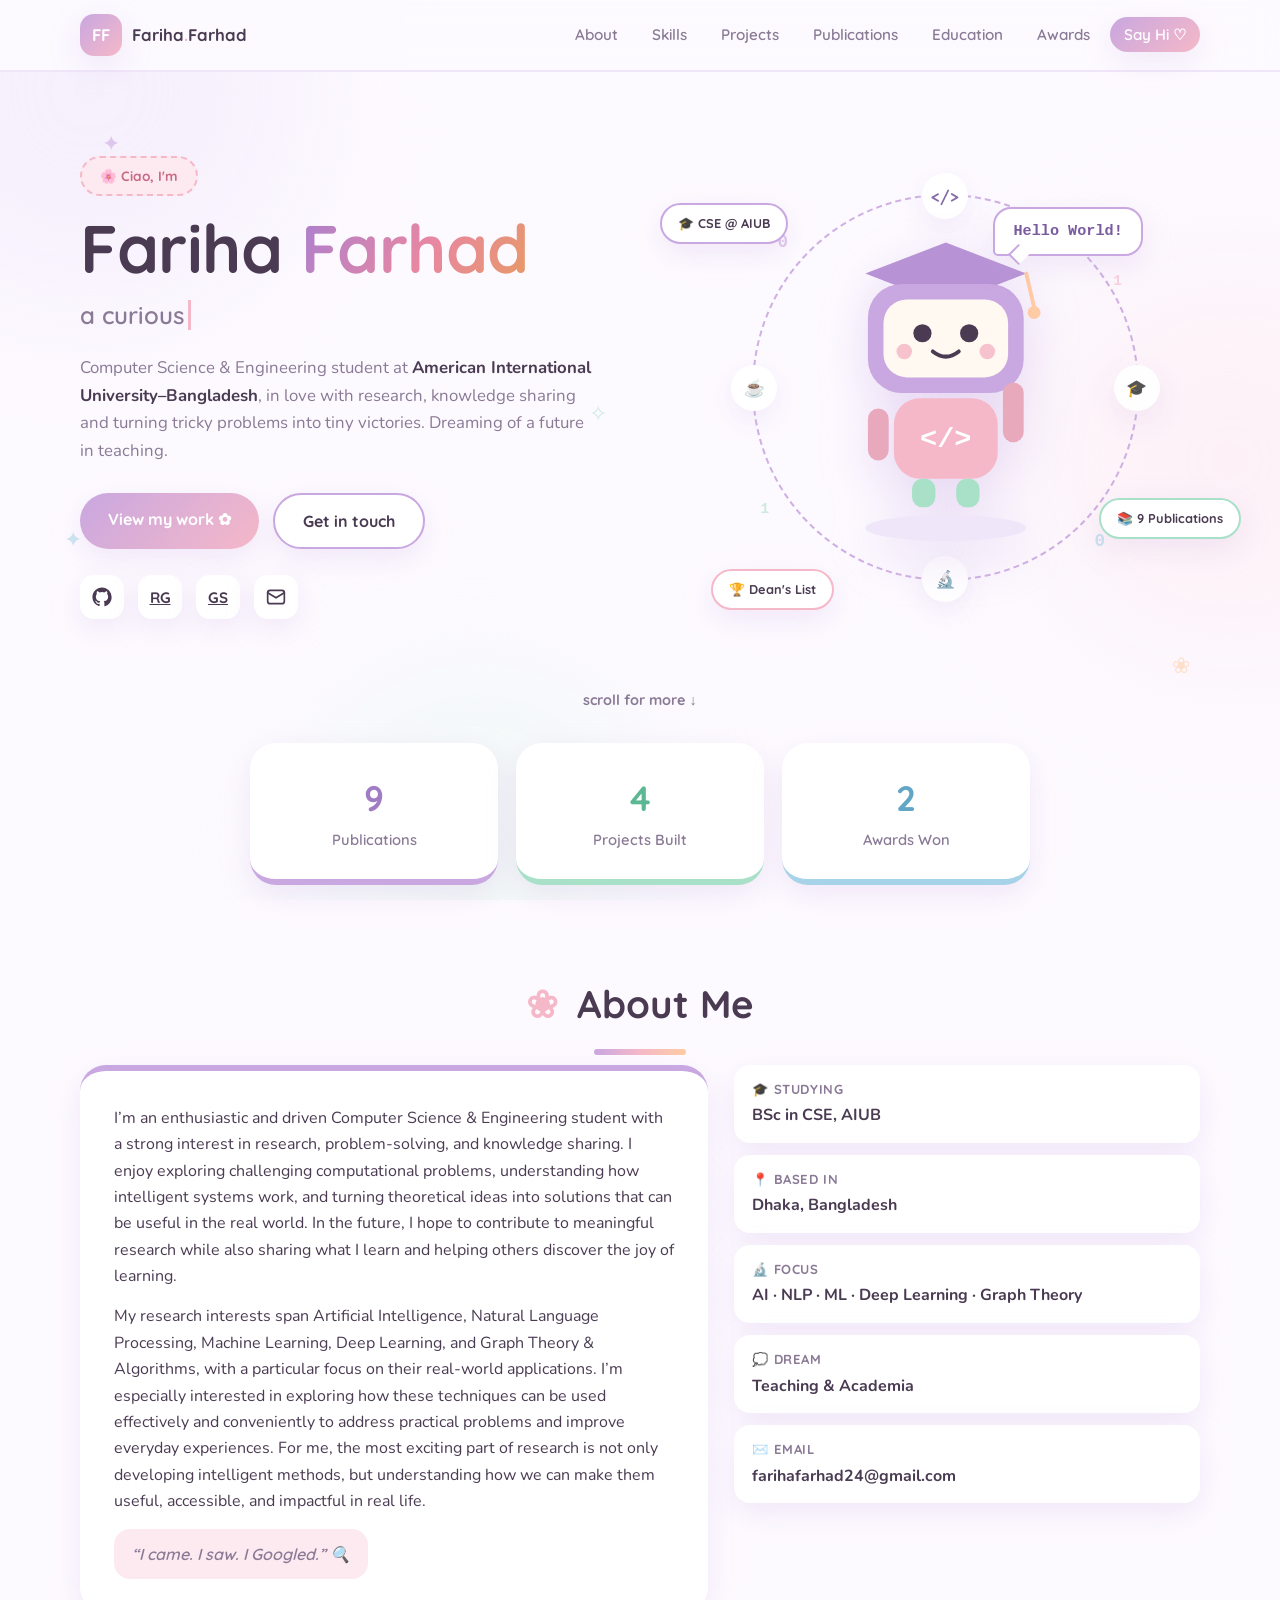
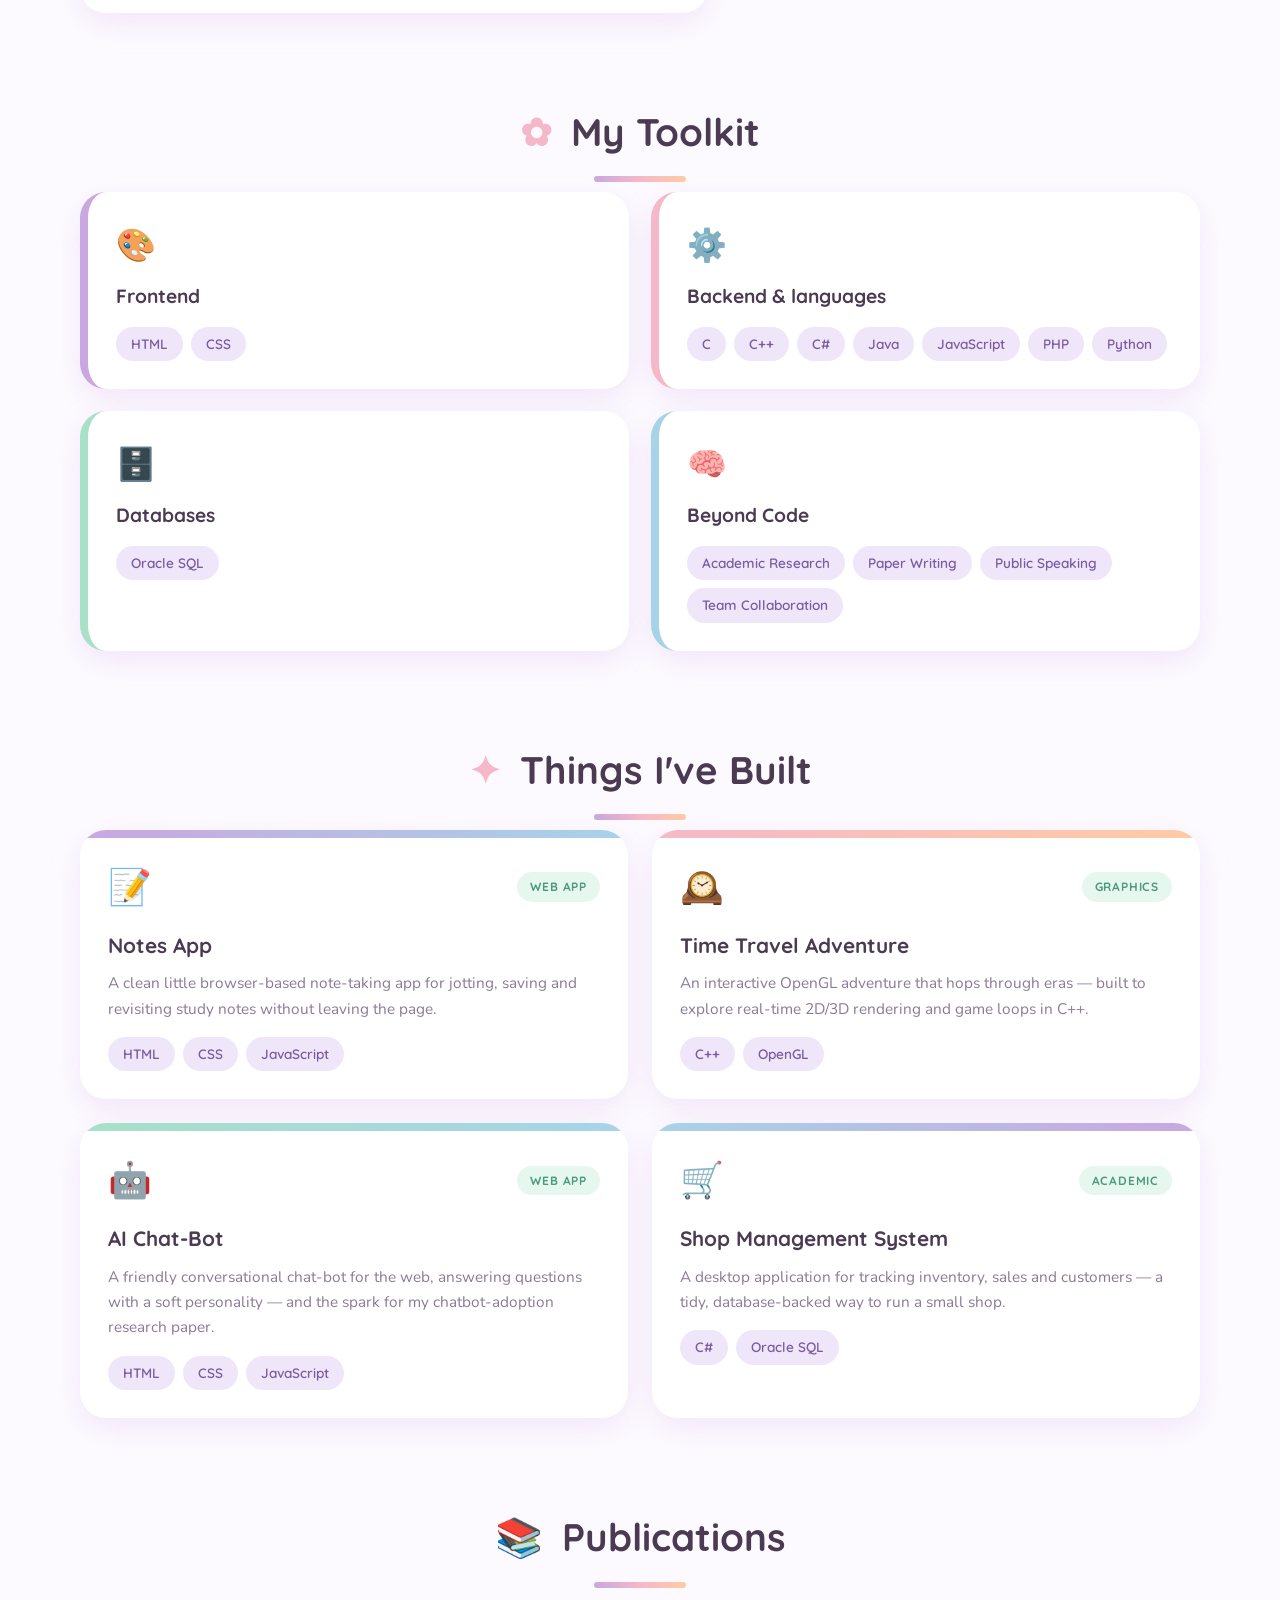
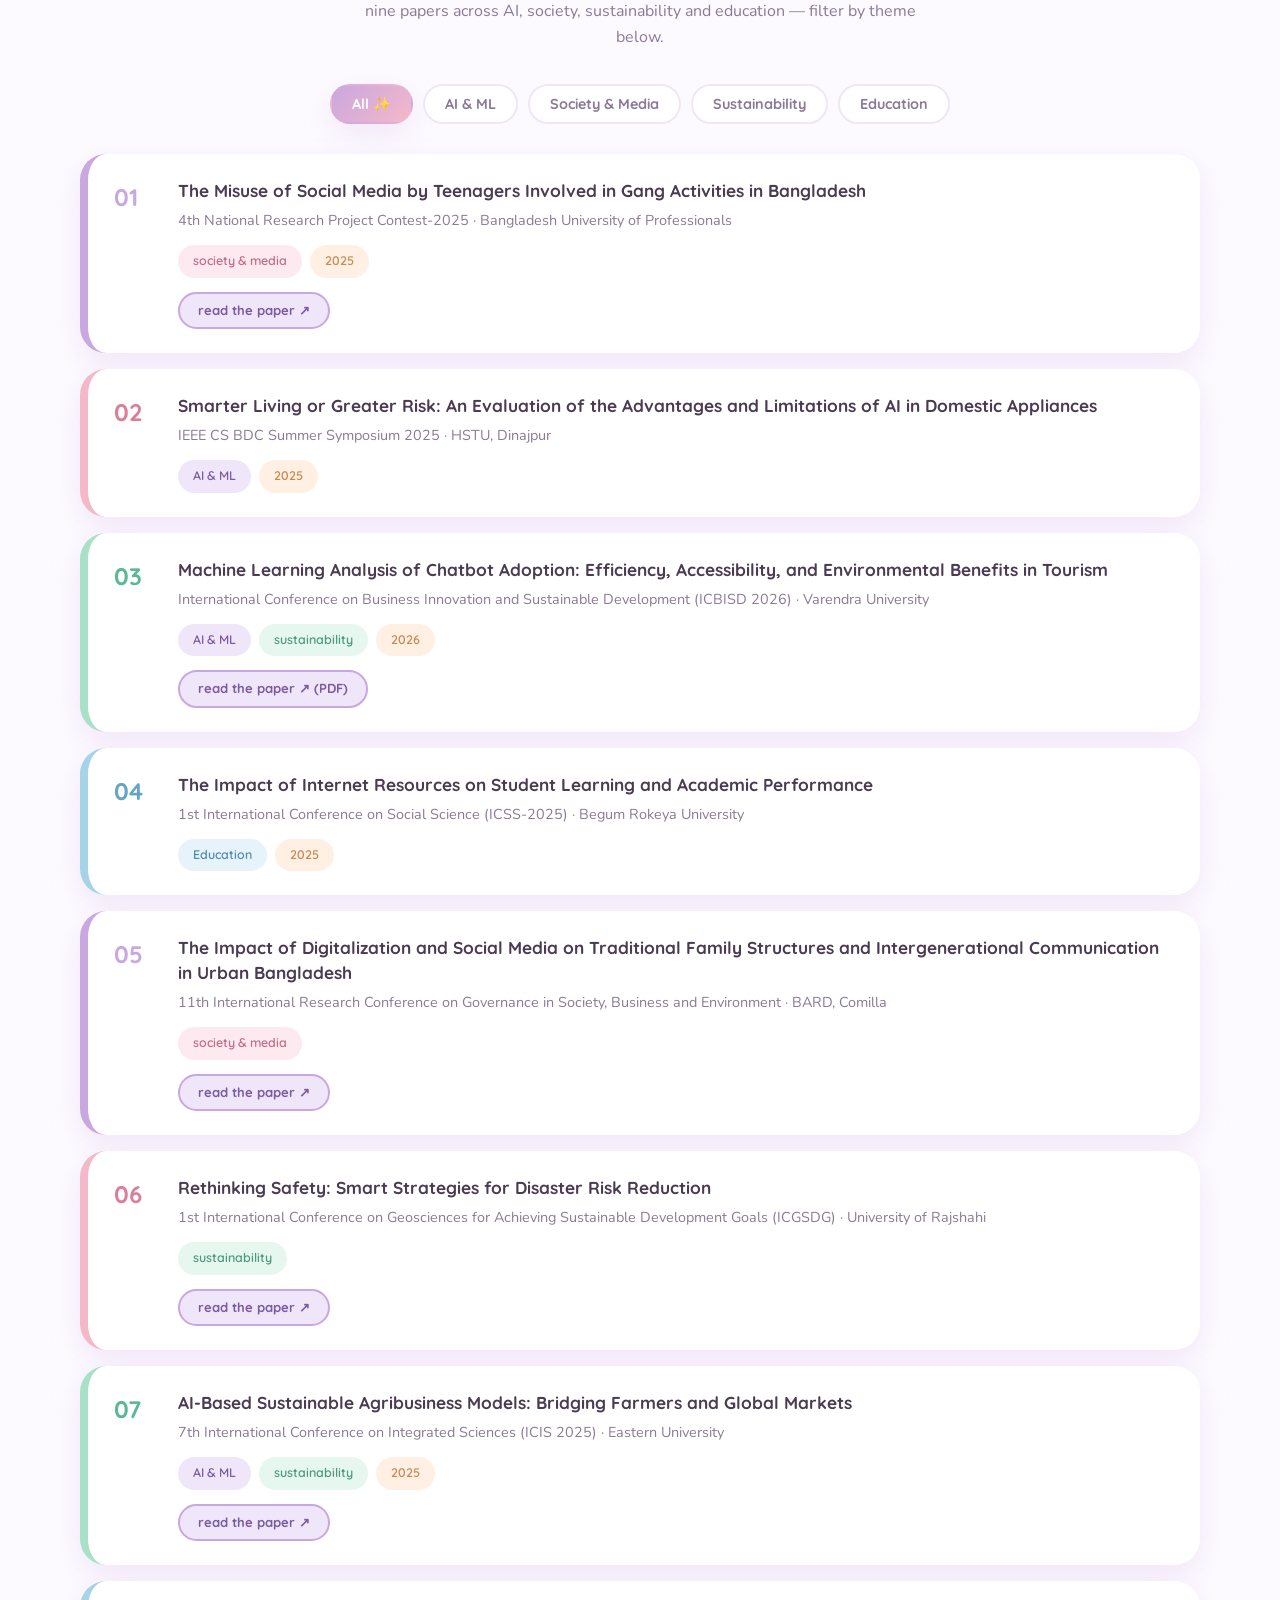
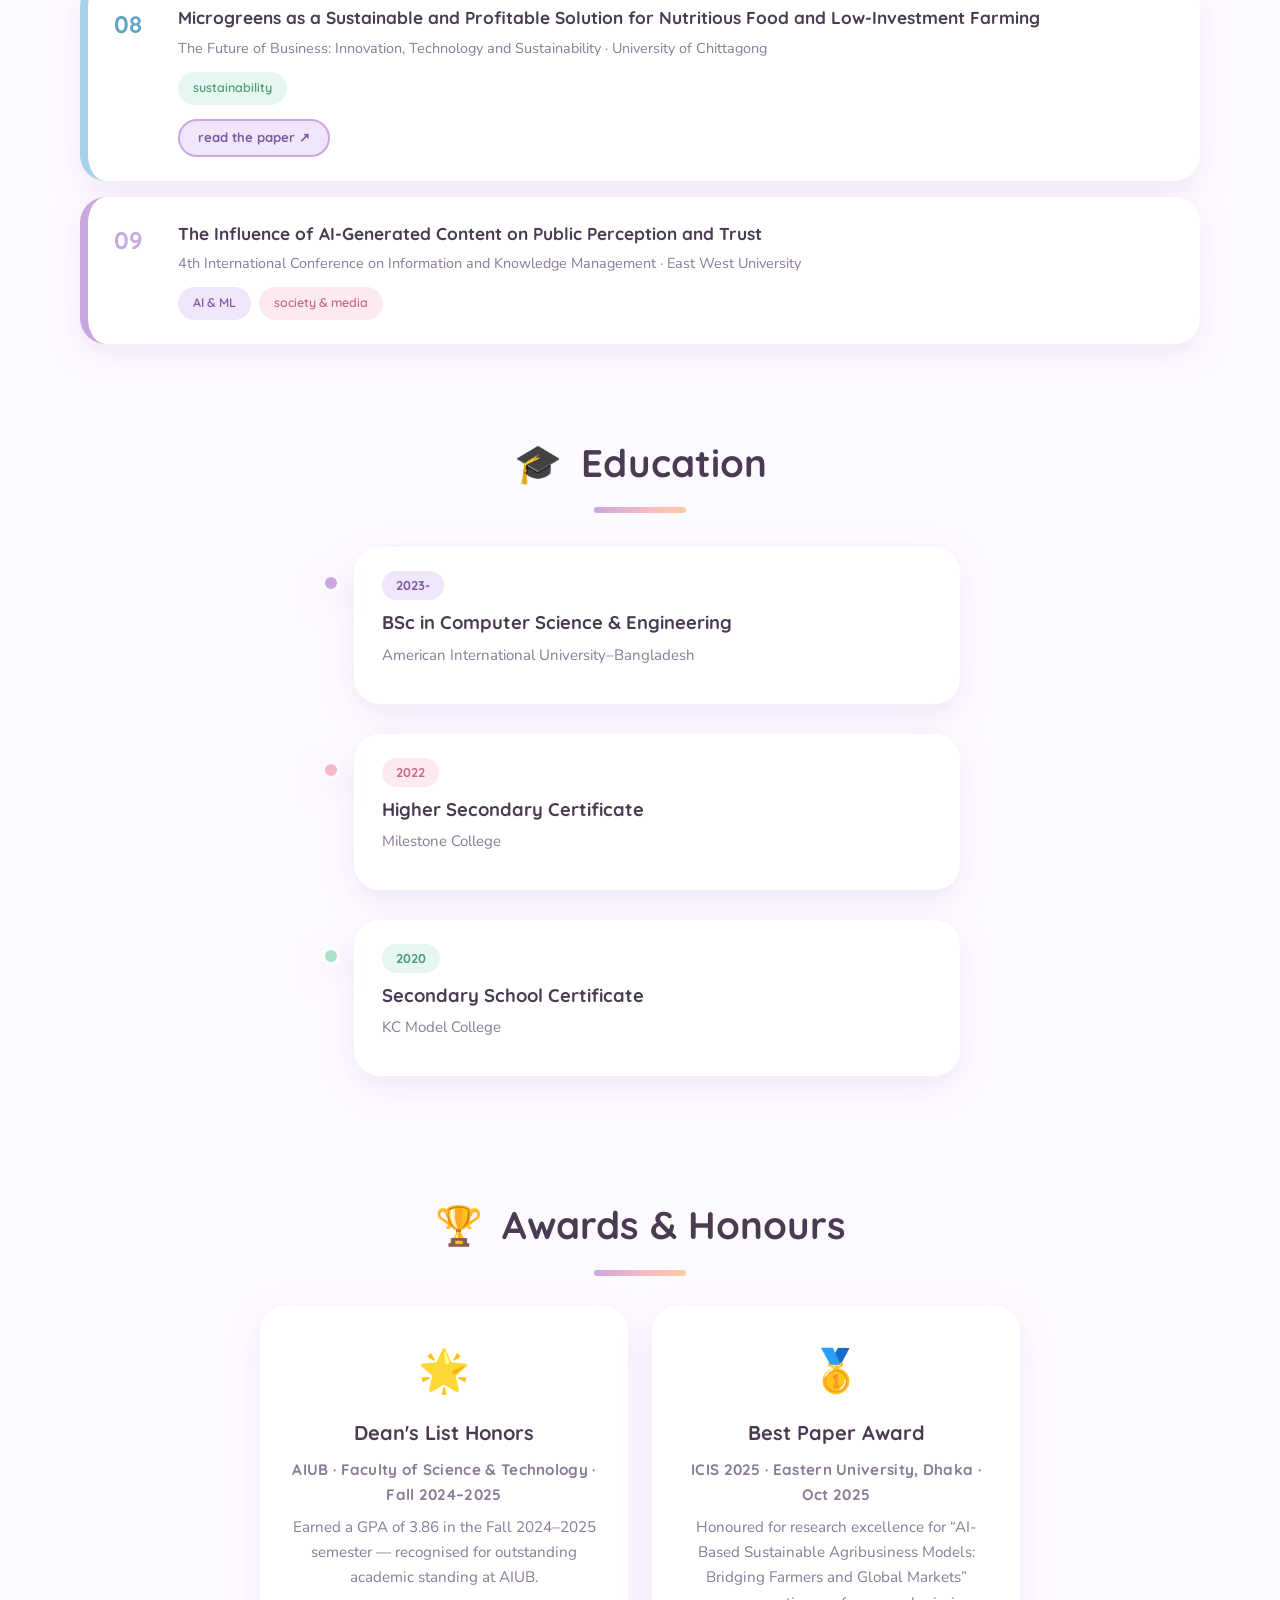
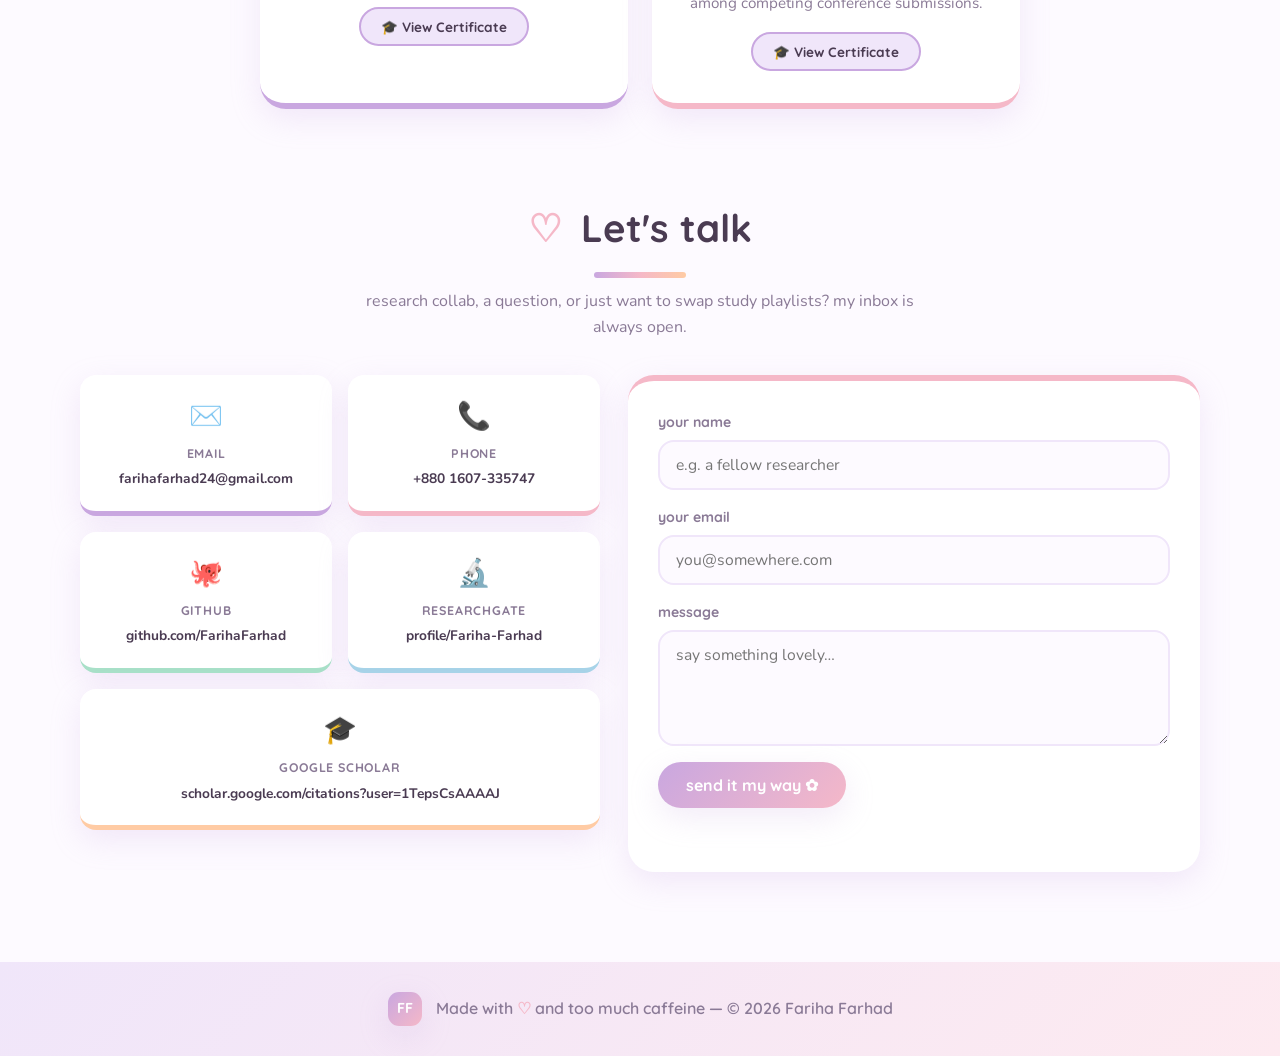
==== commit 04e3180c: "Show certificates via View Certificate button and lightbox instead of inline thumbnails" ====
--- a/index.html
+++ b/index.html
@@ -393,24 +393,18 @@
       <h2 class="section-title reveal reveal-title"><span class="title-flower">🏆</span> Awards &amp; Honours</h2>
       <div class="award-grid">
         <div class="award-card reveal reveal-pop tilt award-lav" style="--i:0">
-          <a class="award-cert" href="assets/deans-list.jpg" target="_blank" rel="noopener" aria-label="Open Dean's List certificate full size">
-            <img src="assets/deans-list.jpg" alt="Dean's List Honors certificate from American International University-Bangladesh" loading="lazy" />
-            <span class="cert-zoom">🔍 view certificate</span>
-          </a>
           <span class="award-emoji">🌟</span>
           <h3>Dean's List Honors</h3>
           <p class="award-meta">AIUB · Faculty of Science &amp; Technology · Fall 2024–2025</p>
           <p>Earned a GPA of 3.86 in the Fall 2024–2025 semester — recognised for outstanding academic standing at AIUB.</p>
+          <button class="cert-btn" type="button" data-cert="assets/deans-list.jpg" data-title="Dean's List Honors · AIUB · Fall 2024–2025">🎓 View Certificate</button>
         </div>
         <div class="award-card reveal reveal-pop tilt award-pink" style="--i:1">
-          <a class="award-cert" href="assets/best-paper.jpg" target="_blank" rel="noopener" aria-label="Open Best Paper Award certificate full size">
-            <img src="assets/best-paper.jpg" alt="Best Paper Award certificate from the 7th International Conference on Integrated Sciences, Eastern University" loading="lazy" />
-            <span class="cert-zoom">🔍 view certificate</span>
-          </a>
           <span class="award-emoji">🥇</span>
           <h3>Best Paper Award</h3>
           <p class="award-meta">ICIS 2025 · Eastern University, Dhaka · Oct 2025</p>
           <p>Honoured for research excellence for “AI-Based Sustainable Agribusiness Models: Bridging Farmers and Global Markets” among competing conference submissions.</p>
+          <button class="cert-btn" type="button" data-cert="assets/best-paper.jpg" data-title="Best Paper Award · ICIS 2025 · Eastern University">🎓 View Certificate</button>
         </div>
       </div>
     </section>
@@ -479,6 +473,15 @@
 
   <button class="to-top" id="toTop" aria-label="Back to top">↑</button>
 
+  <!-- certificate lightbox -->
+  <div class="lightbox" id="certLightbox" role="dialog" aria-modal="true" aria-label="Certificate preview" aria-hidden="true">
+    <button class="lightbox-close" id="lightboxClose" aria-label="Close certificate preview">✕</button>
+    <figure class="lightbox-frame">
+      <img id="lightboxImg" src="" alt="" />
+      <figcaption class="lightbox-caption" id="lightboxCaption"></figcaption>
+    </figure>
+  </div>
+
   <script src="js/script.js"></script>
 </body>
 </html>
--- a/css/style.css
+++ b/css/style.css
@@ -456,25 +456,51 @@
 .award-card p { color: var(--ink-soft); font-size: 0.95rem; }
 .award-lav  { border-bottom: 6px solid var(--lav); }
 .award-pink { border-bottom: 6px solid var(--pink); }
-.award-cert {
-  position: relative; display: block; overflow: hidden;
-  border-radius: var(--radius-sm); border: 3px solid #fff;
-  background: #fff; box-shadow: var(--shadow);
-}
-.award-cert img {
-  display: block; width: 100%; aspect-ratio: 4 / 3;
-  object-fit: cover; object-position: top center;
-  transition: transform 0.5s ease;
-}
-.award-cert:hover img, .award-cert:focus-visible img { transform: scale(1.07); }
-.cert-zoom {
-  position: absolute; left: 50%; bottom: 10px; translate: -50% 10px; opacity: 0;
-  background: var(--ink); color: #fff; pointer-events: none; white-space: nowrap;
-  font-family: var(--font-head); font-weight: 700; font-size: 0.78rem;
-  padding: 6px 14px; border-radius: 999px;
-  transition: opacity 0.3s ease, translate 0.3s ease;
-}
-.award-cert:hover .cert-zoom, .award-cert:focus-visible .cert-zoom { opacity: 1; translate: -50% 0; }
+.cert-btn {
+  margin-top: 16px; cursor: pointer;
+  font-family: var(--font-head); font-weight: 700; font-size: 0.85rem;
+  color: var(--ink); background: var(--lav-soft);
+  border: 2px solid var(--lav); border-radius: 999px;
+  padding: 9px 20px;
+  transition: background 0.25s, color 0.25s, translate 0.25s, box-shadow 0.25s;
+}
+.cert-btn:hover, .cert-btn:focus-visible { background: var(--lav); color: #fff; translate: 0 -3px; box-shadow: var(--shadow); }
+
+/* ---------- certificate lightbox ---------- */
+.lightbox {
+  position: fixed; inset: 0; z-index: 90;
+  display: grid; place-items: center; padding: 22px;
+  background: rgba(74, 59, 82, 0.66);
+  backdrop-filter: blur(6px);
+  opacity: 0; visibility: hidden; pointer-events: none;
+  transition: opacity 0.3s ease, visibility 0.3s ease;
+}
+.lightbox.is-open { opacity: 1; visibility: visible; pointer-events: auto; }
+.lightbox-frame {
+  margin: 0; background: var(--card); border-radius: var(--radius);
+  padding: 14px; box-shadow: var(--shadow-lift);
+  max-width: min(94vw, 980px);
+  scale: 0.9; transition: scale 0.3s cubic-bezier(0.22, 1, 0.36, 1);
+}
+.lightbox.is-open .lightbox-frame { scale: 1; }
+.lightbox-frame img {
+  display: block; width: 100%; max-height: 76vh;
+  object-fit: contain; background: #fff;
+  border-radius: calc(var(--radius) - 10px);
+}
+.lightbox-caption {
+  font-family: var(--font-head); font-weight: 700; font-size: 0.9rem;
+  color: var(--ink-soft); text-align: center; padding: 12px 6px 4px;
+}
+.lightbox-close {
+  position: absolute; top: 18px; right: 20px;
+  width: 46px; height: 46px; border-radius: 50%; border: none; cursor: pointer;
+  background: var(--card); color: var(--ink);
+  font-size: 1.15rem; font-weight: 700;
+  box-shadow: var(--shadow);
+  transition: rotate 0.25s, background 0.25s;
+}
+.lightbox-close:hover, .lightbox-close:focus-visible { rotate: 90deg; background: var(--pink); }
 .award-meta {
   font-family: var(--font-head); font-weight: 700; font-size: 0.8rem;
   color: var(--ink-soft); letter-spacing: 0.02em; margin: 0 0 8px;
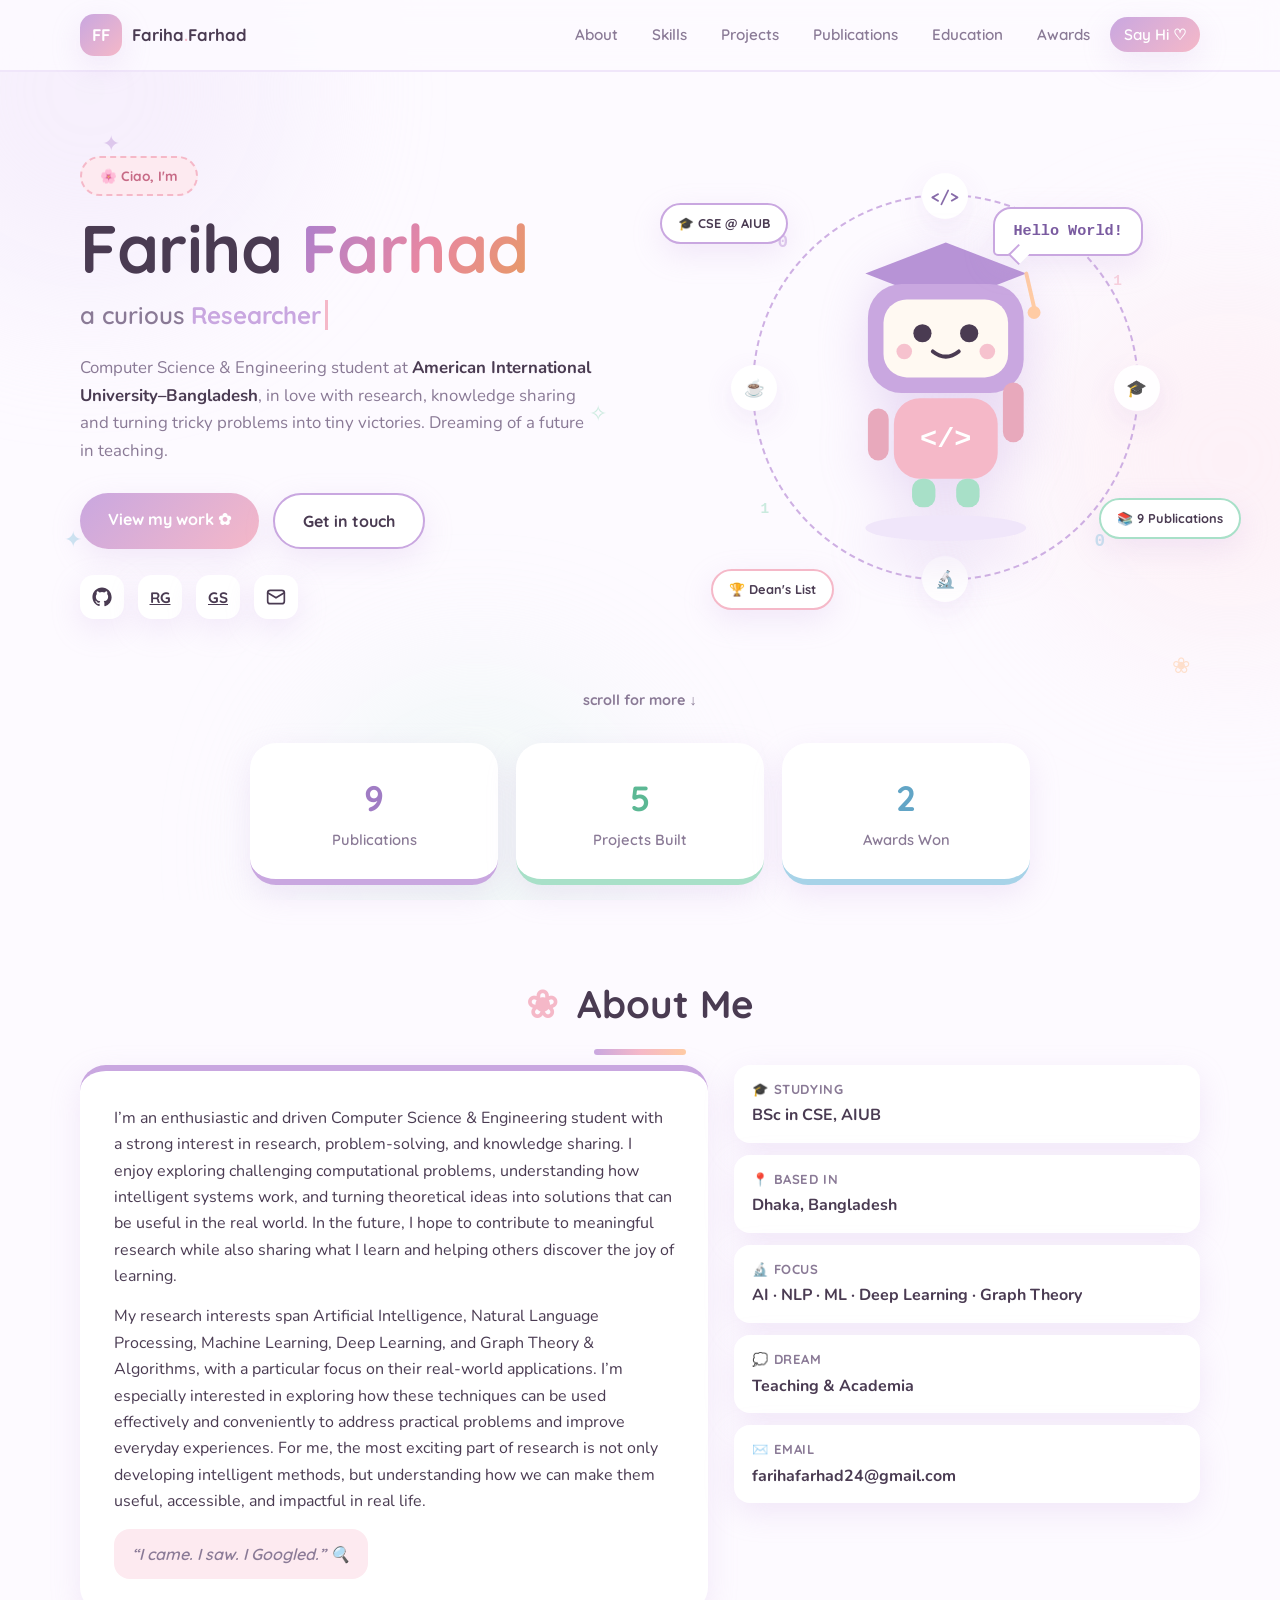
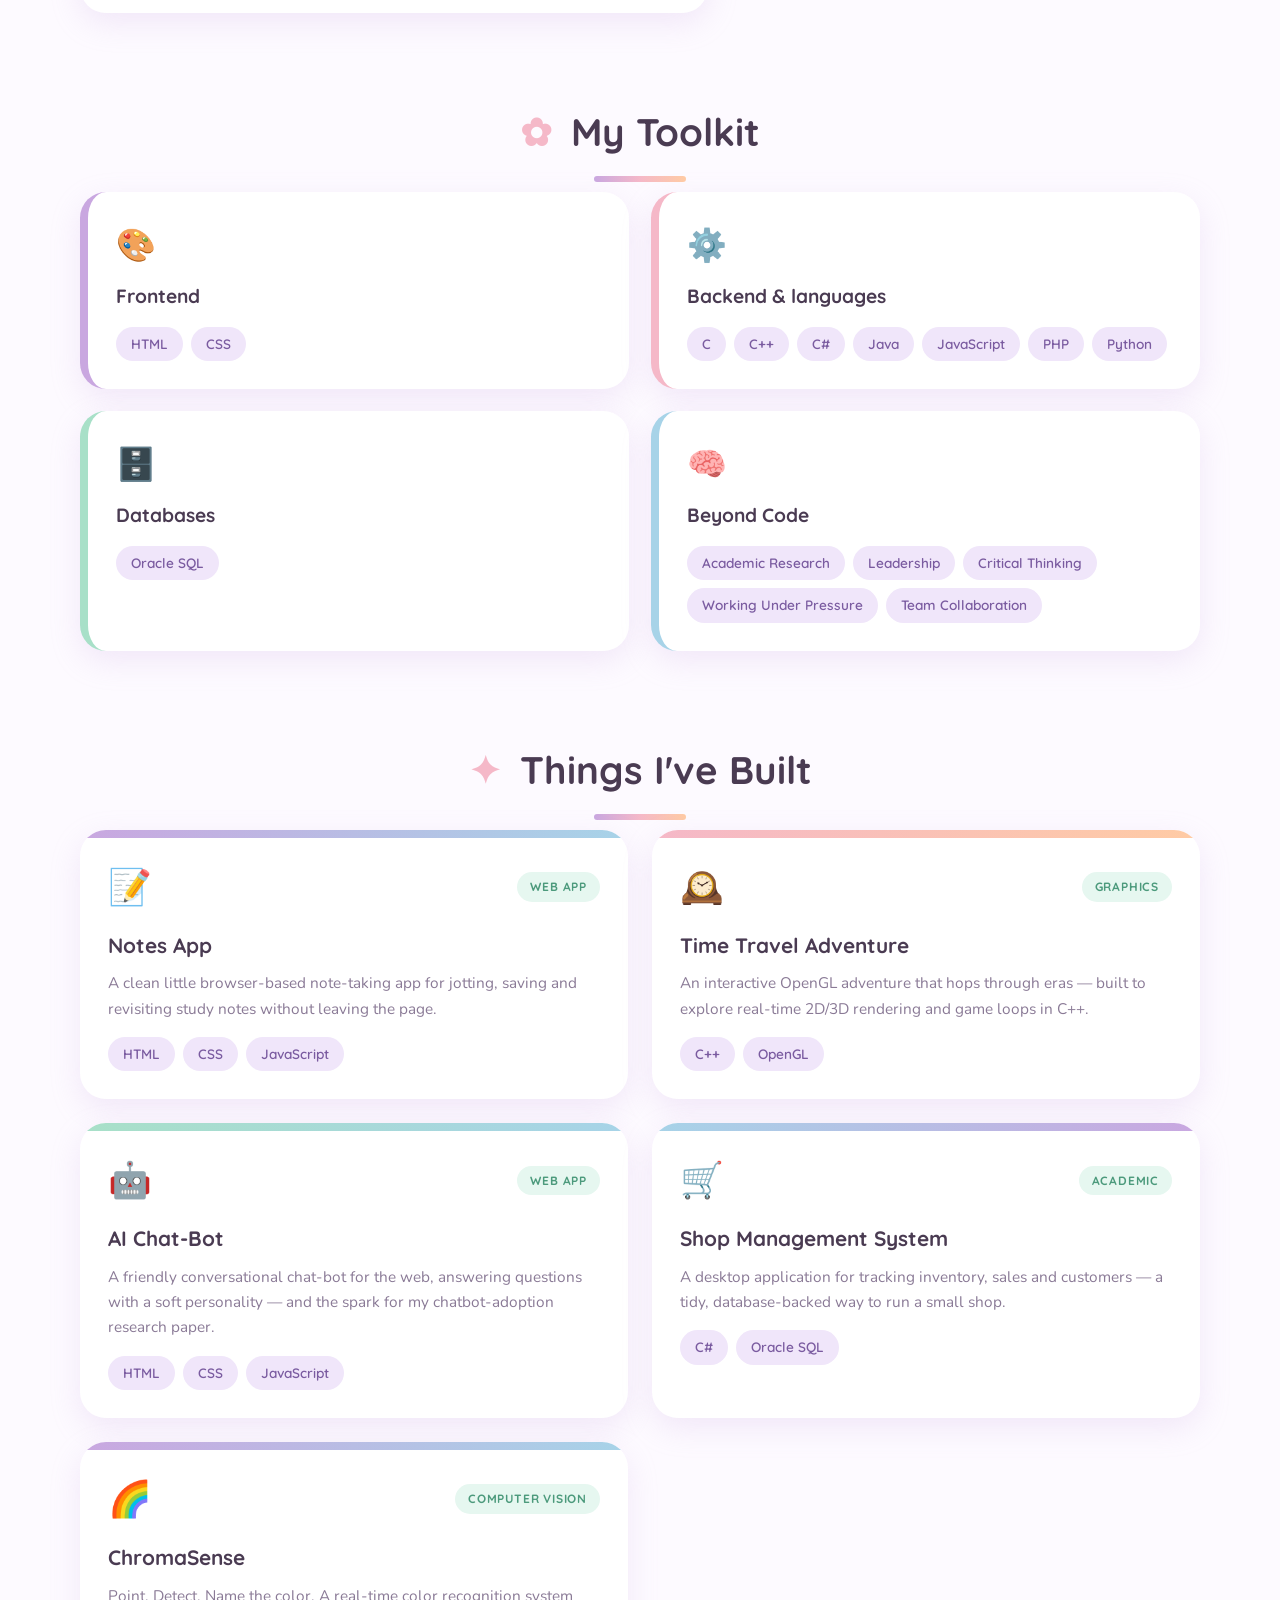
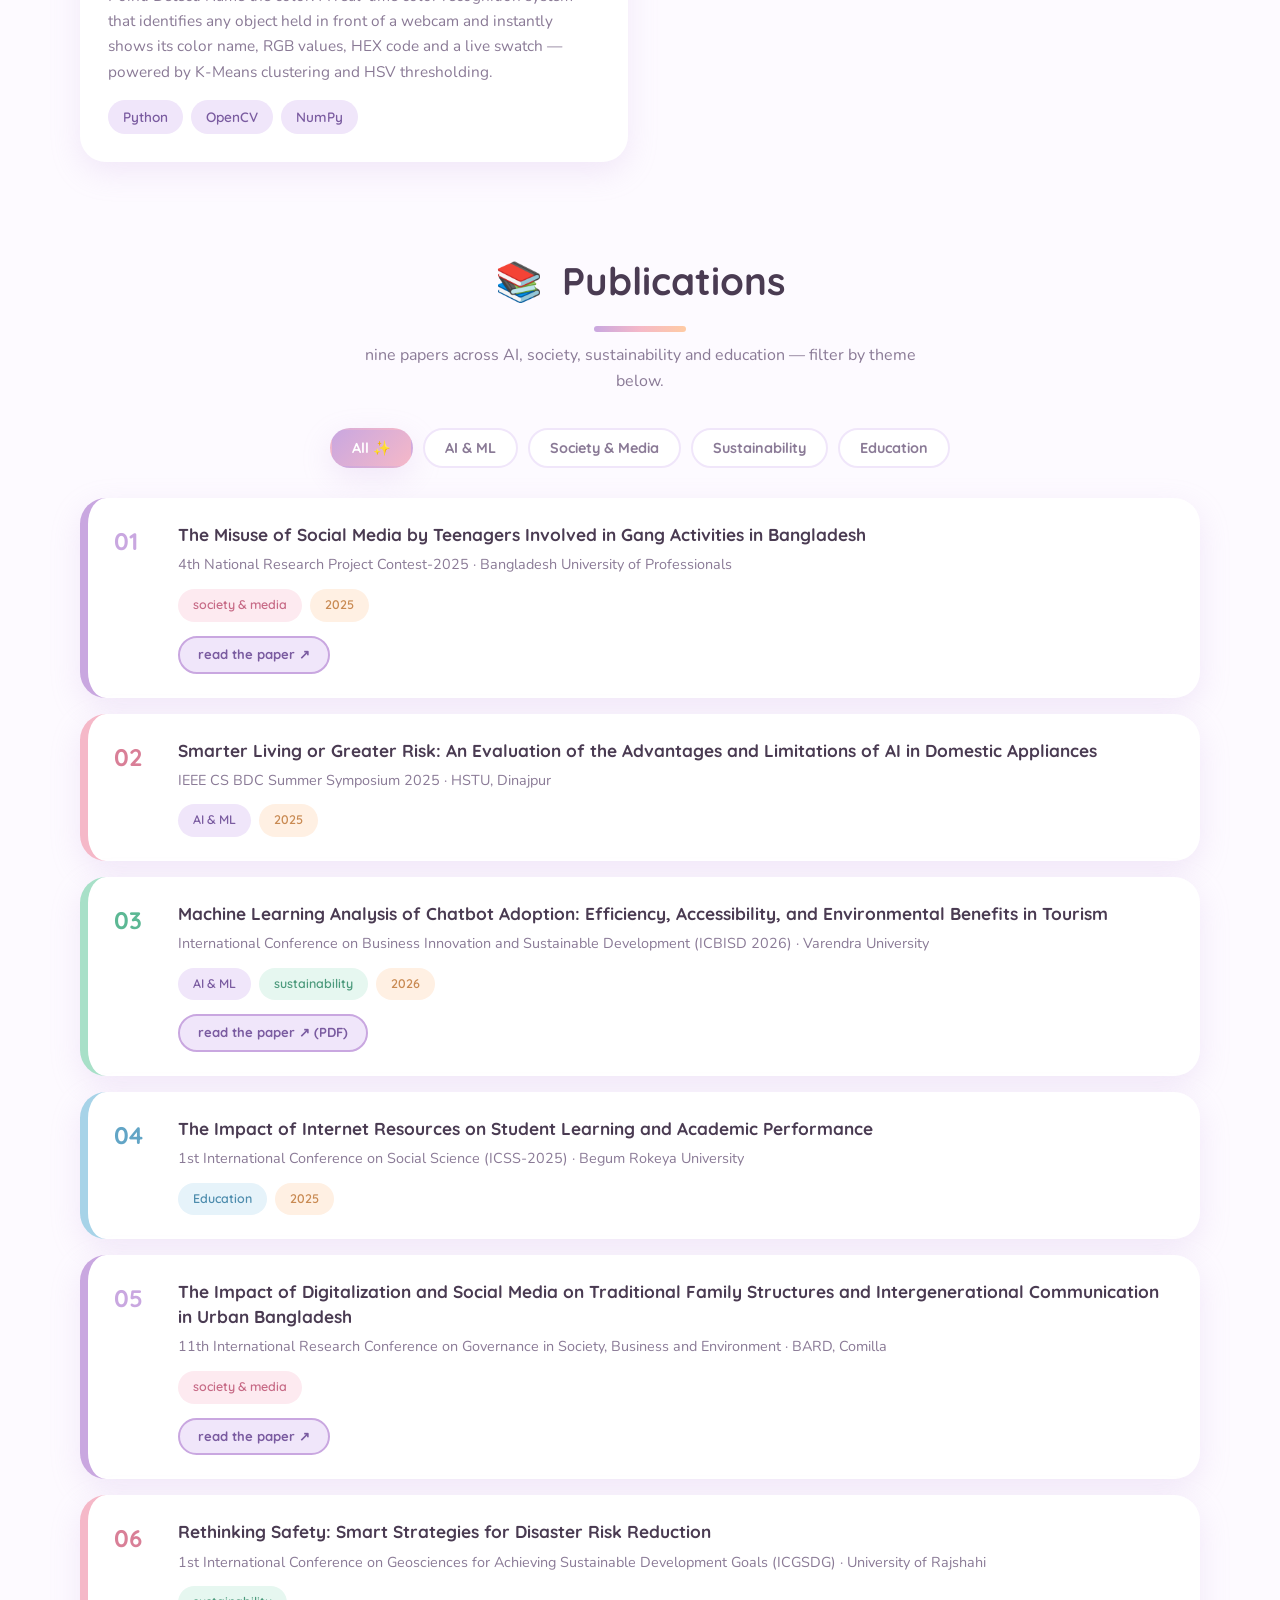
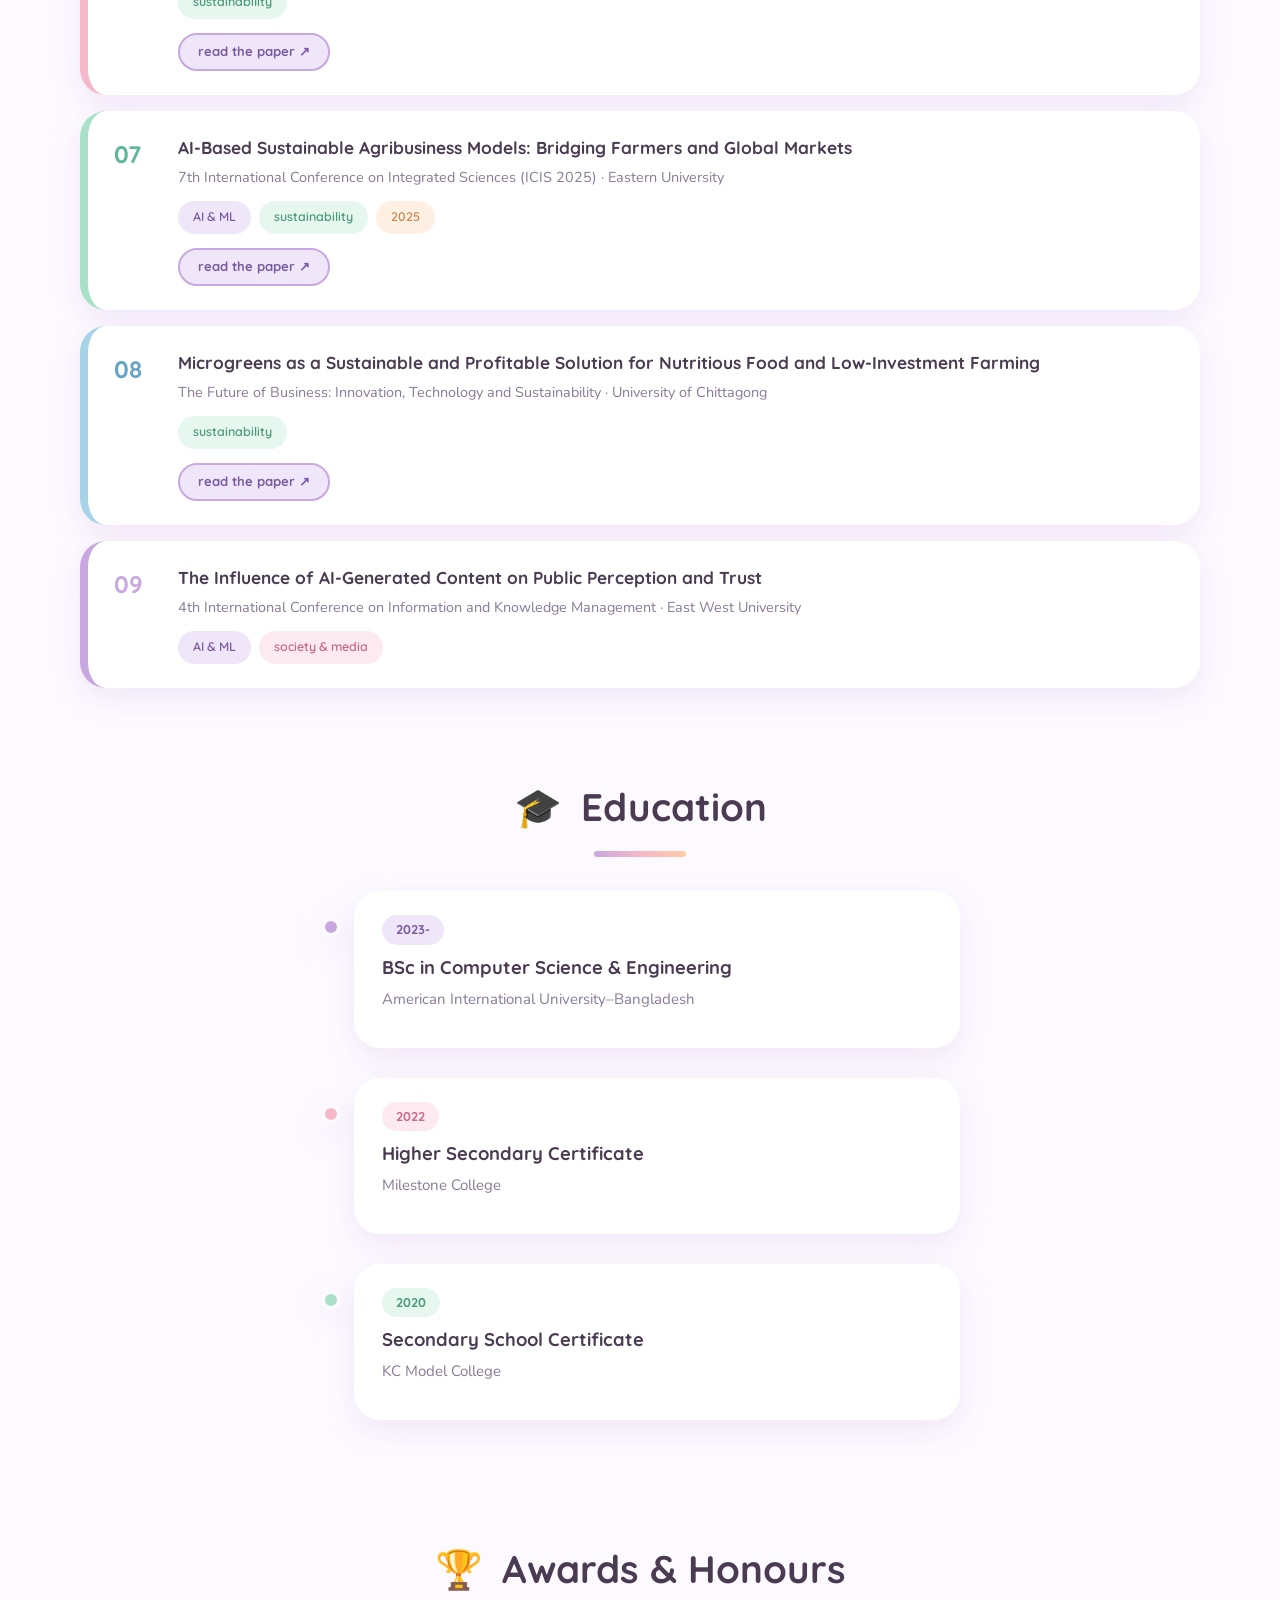
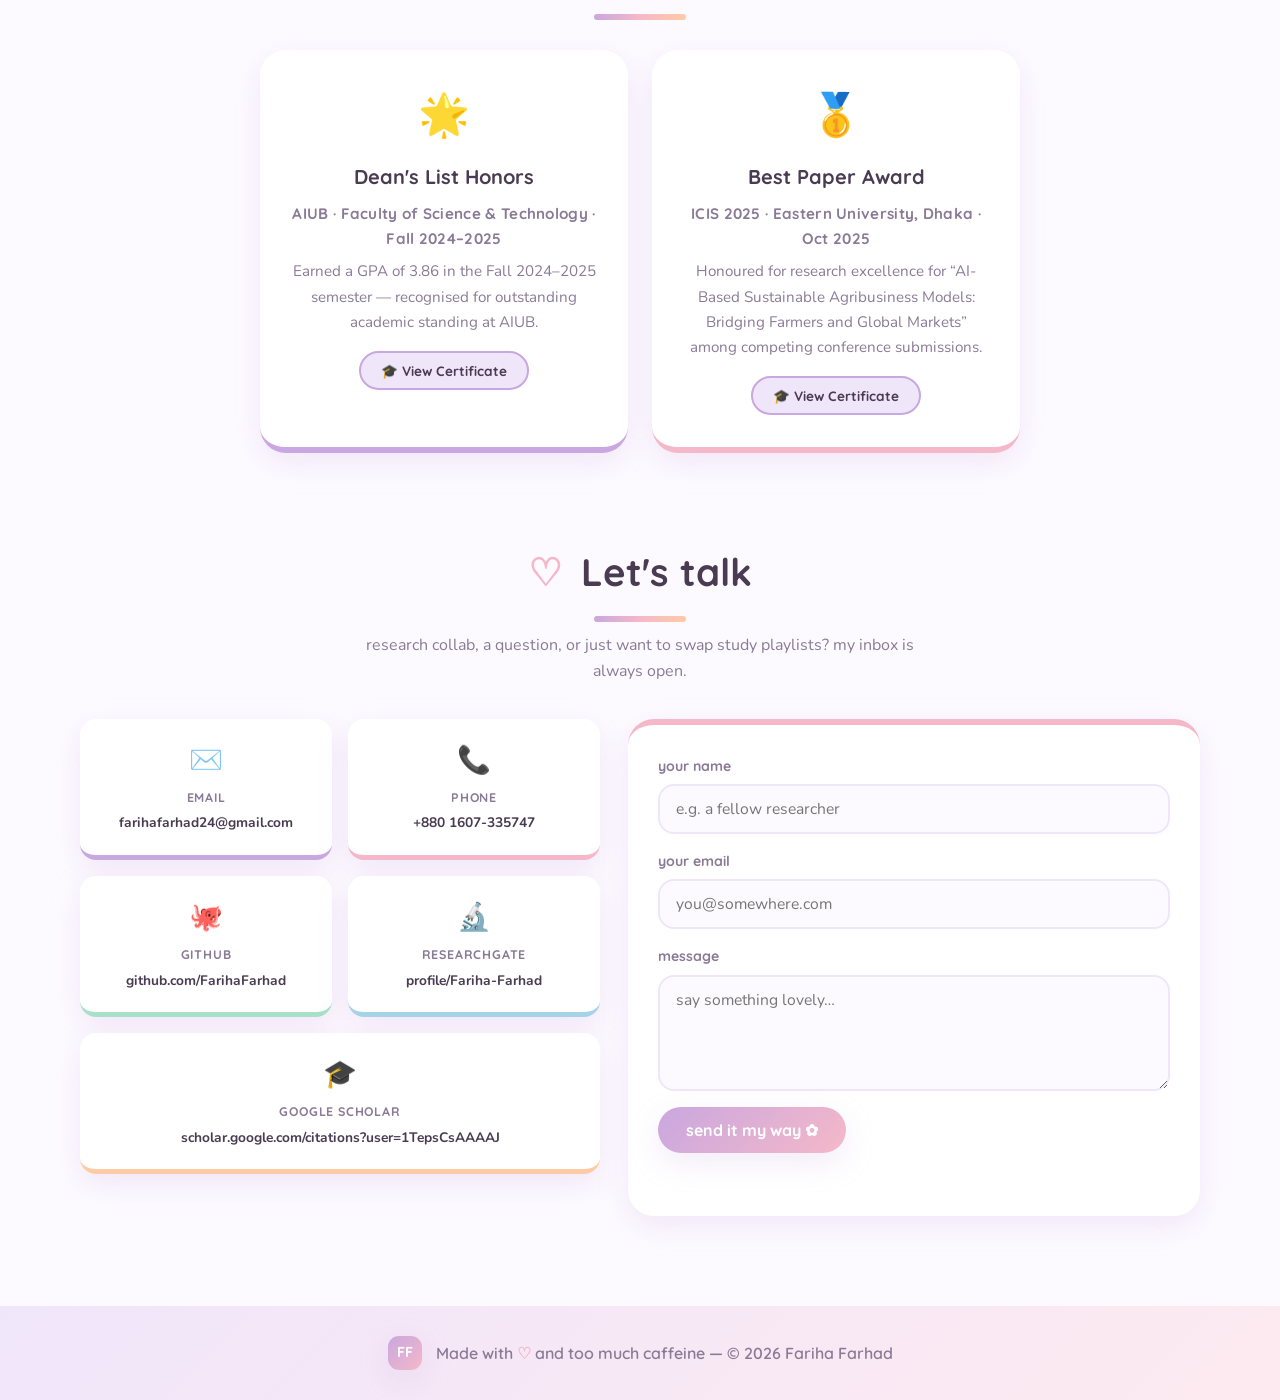
==== commit 6cc7c2c4: "Add ChromaSense project, refresh Beyond Code skills, bump projects stat to 5" ====
--- a/index.html
+++ b/index.html
@@ -134,7 +134,7 @@
     <!-- stats strip -->
     <section class="stats container" aria-label="Quick stats">
       <div class="stat stat-lav reveal reveal-pop" style="--i:0"><span class="stat-num" data-count="9">0</span><span class="stat-label">Publications</span></div>
-      <div class="stat stat-mint reveal reveal-pop" style="--i:1"><span class="stat-num" data-count="4">0</span><span class="stat-label">Projects Built</span></div>
+      <div class="stat stat-mint reveal reveal-pop" style="--i:1"><span class="stat-num" data-count="5">0</span><span class="stat-label">Projects Built</span></div>
       <div class="stat stat-sky reveal reveal-pop" style="--i:2"><span class="stat-num" data-count="2">0</span><span class="stat-label">Awards Won</span></div>
     </section>
 
@@ -209,8 +209,9 @@
           <span class="skill-emoji">🧠</span>
           <h3>Beyond Code</h3>
           <div class="pill-wrap">
-            <span class="pill">Academic Research</span><span class="pill">Paper Writing</span>
-            <span class="pill">Public Speaking</span><span class="pill">Team Collaboration</span>
+            <span class="pill">Academic Research</span><span class="pill">Leadership</span>
+            <span class="pill">Critical Thinking</span><span class="pill">Working Under Pressure</span>
+            <span class="pill">Team Collaboration</span>
           </div>
         </div>
       </div>
@@ -246,6 +247,13 @@
           <h3>Shop Management System</h3>
           <p>A desktop application for tracking inventory, sales and customers — a tidy, database-backed way to run a small shop.</p>
           <div class="pill-wrap"><span class="pill">C#</span><span class="pill">Oracle SQL</span></div>
+        </article>
+
+        <article class="project-card reveal reveal-pop tilt proj-lav" style="--i:4">
+          <div class="project-head"><span class="project-emoji">🌈</span><span class="project-year">computer vision</span></div>
+          <h3>ChromaSense</h3>
+          <p>Point. Detect. Name the color. A real-time color recognition system that identifies any object held in front of a webcam and instantly shows its color name, RGB values, HEX code and a live swatch — powered by K-Means clustering and HSV thresholding.</p>
+          <div class="pill-wrap"><span class="pill">Python</span><span class="pill">OpenCV</span><span class="pill">NumPy</span></div>
         </article>
       </div>
     </section>
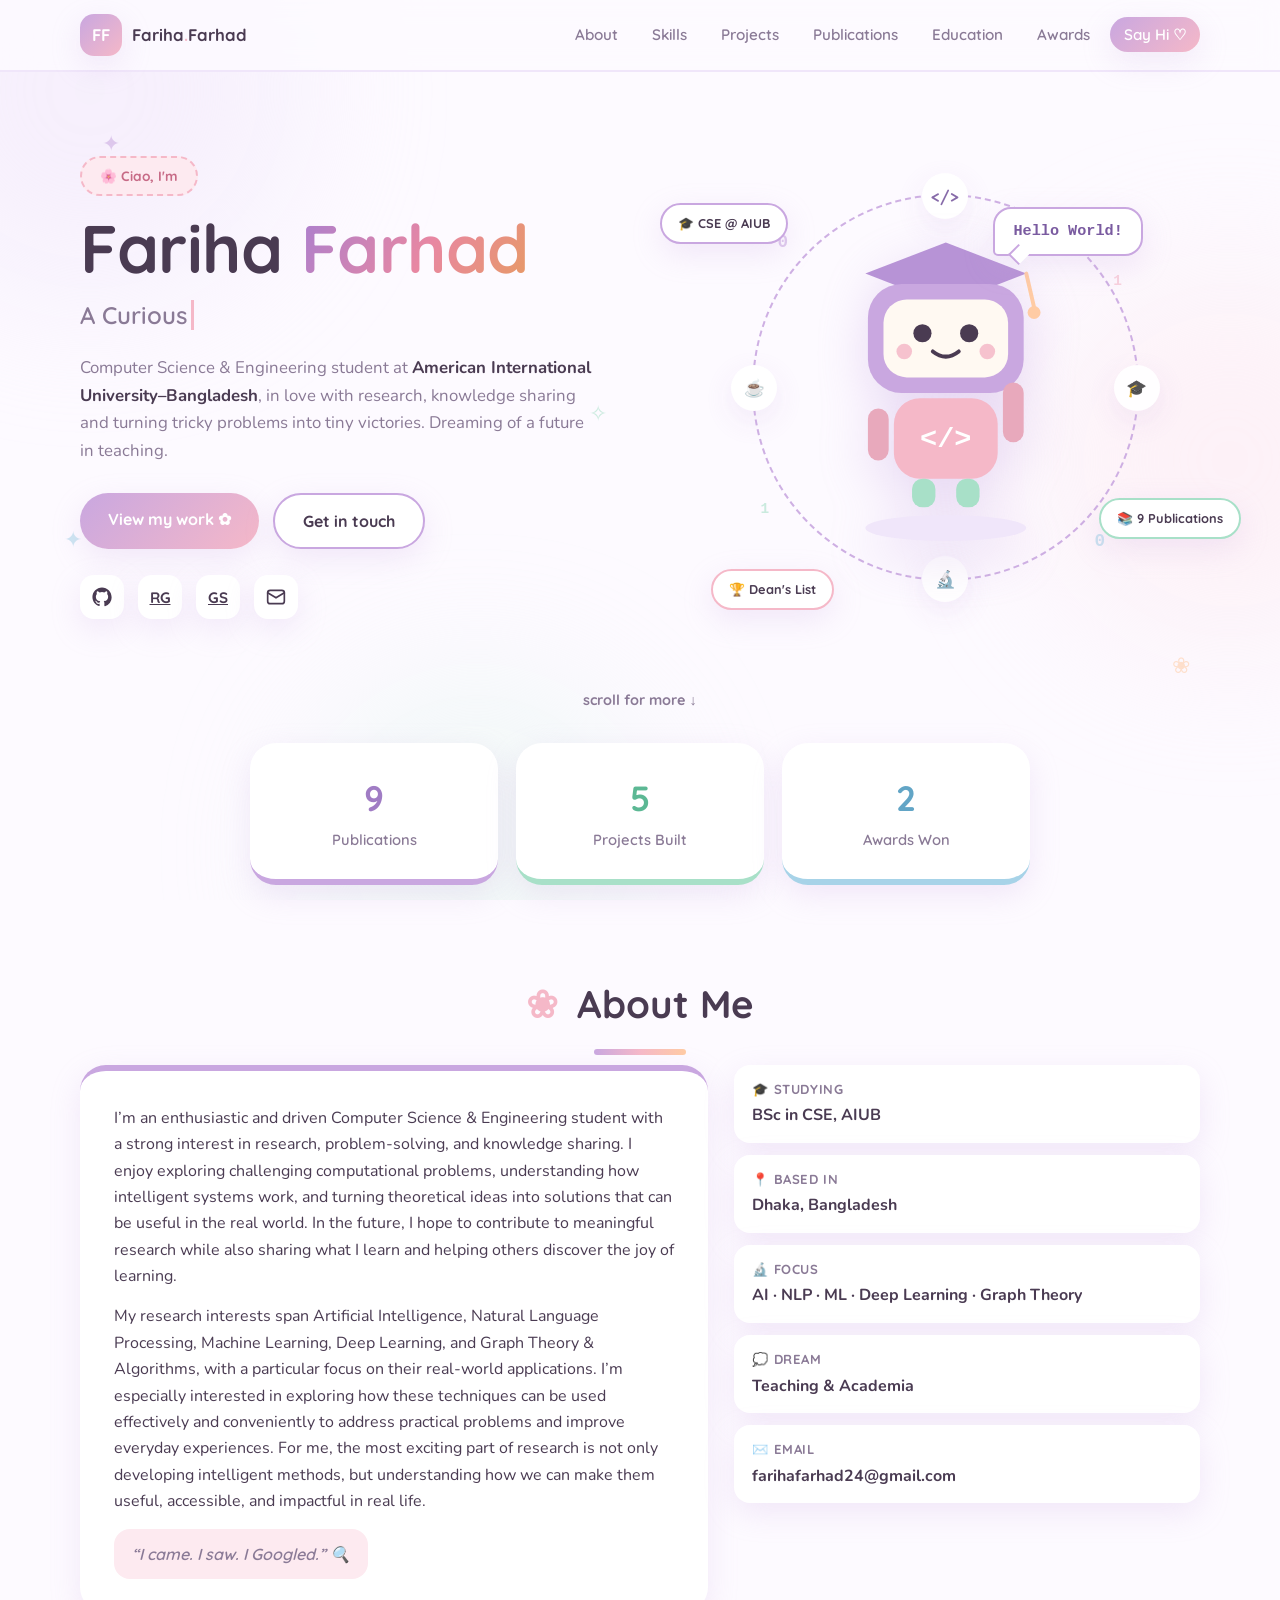
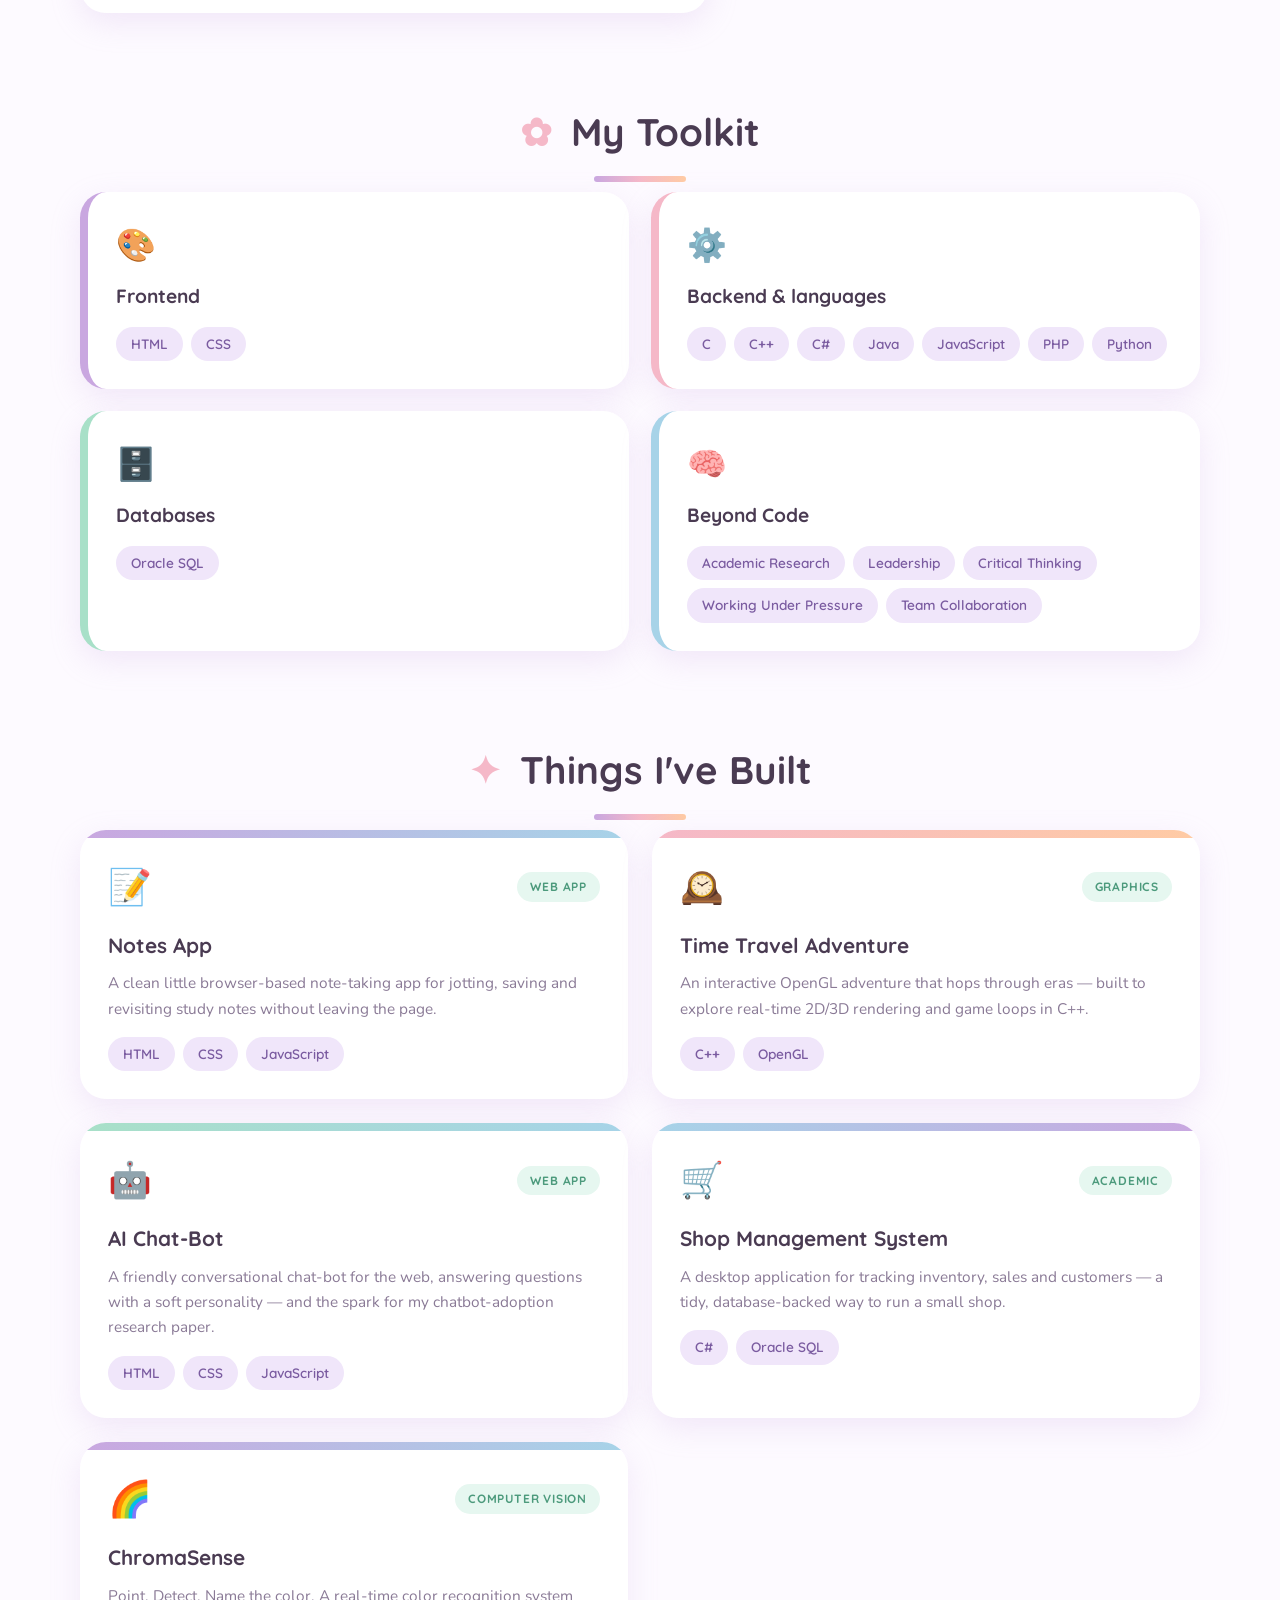
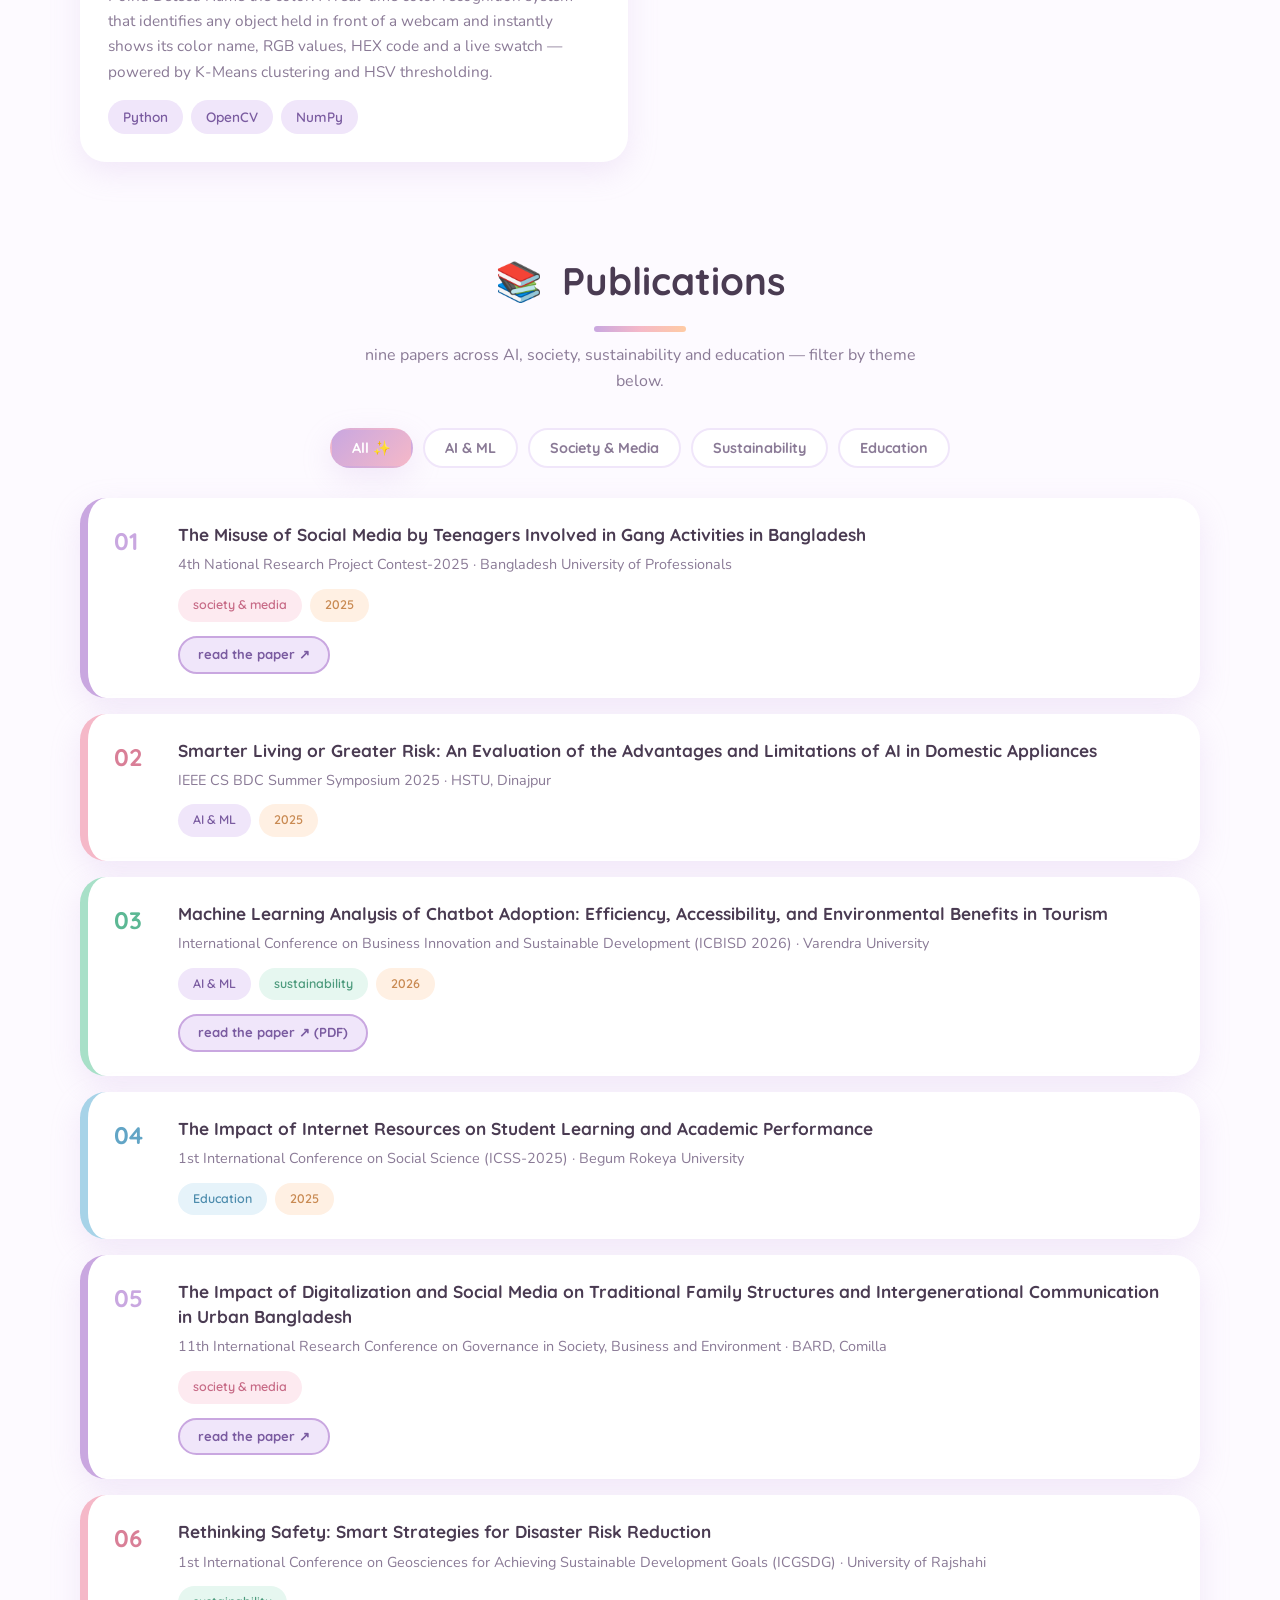
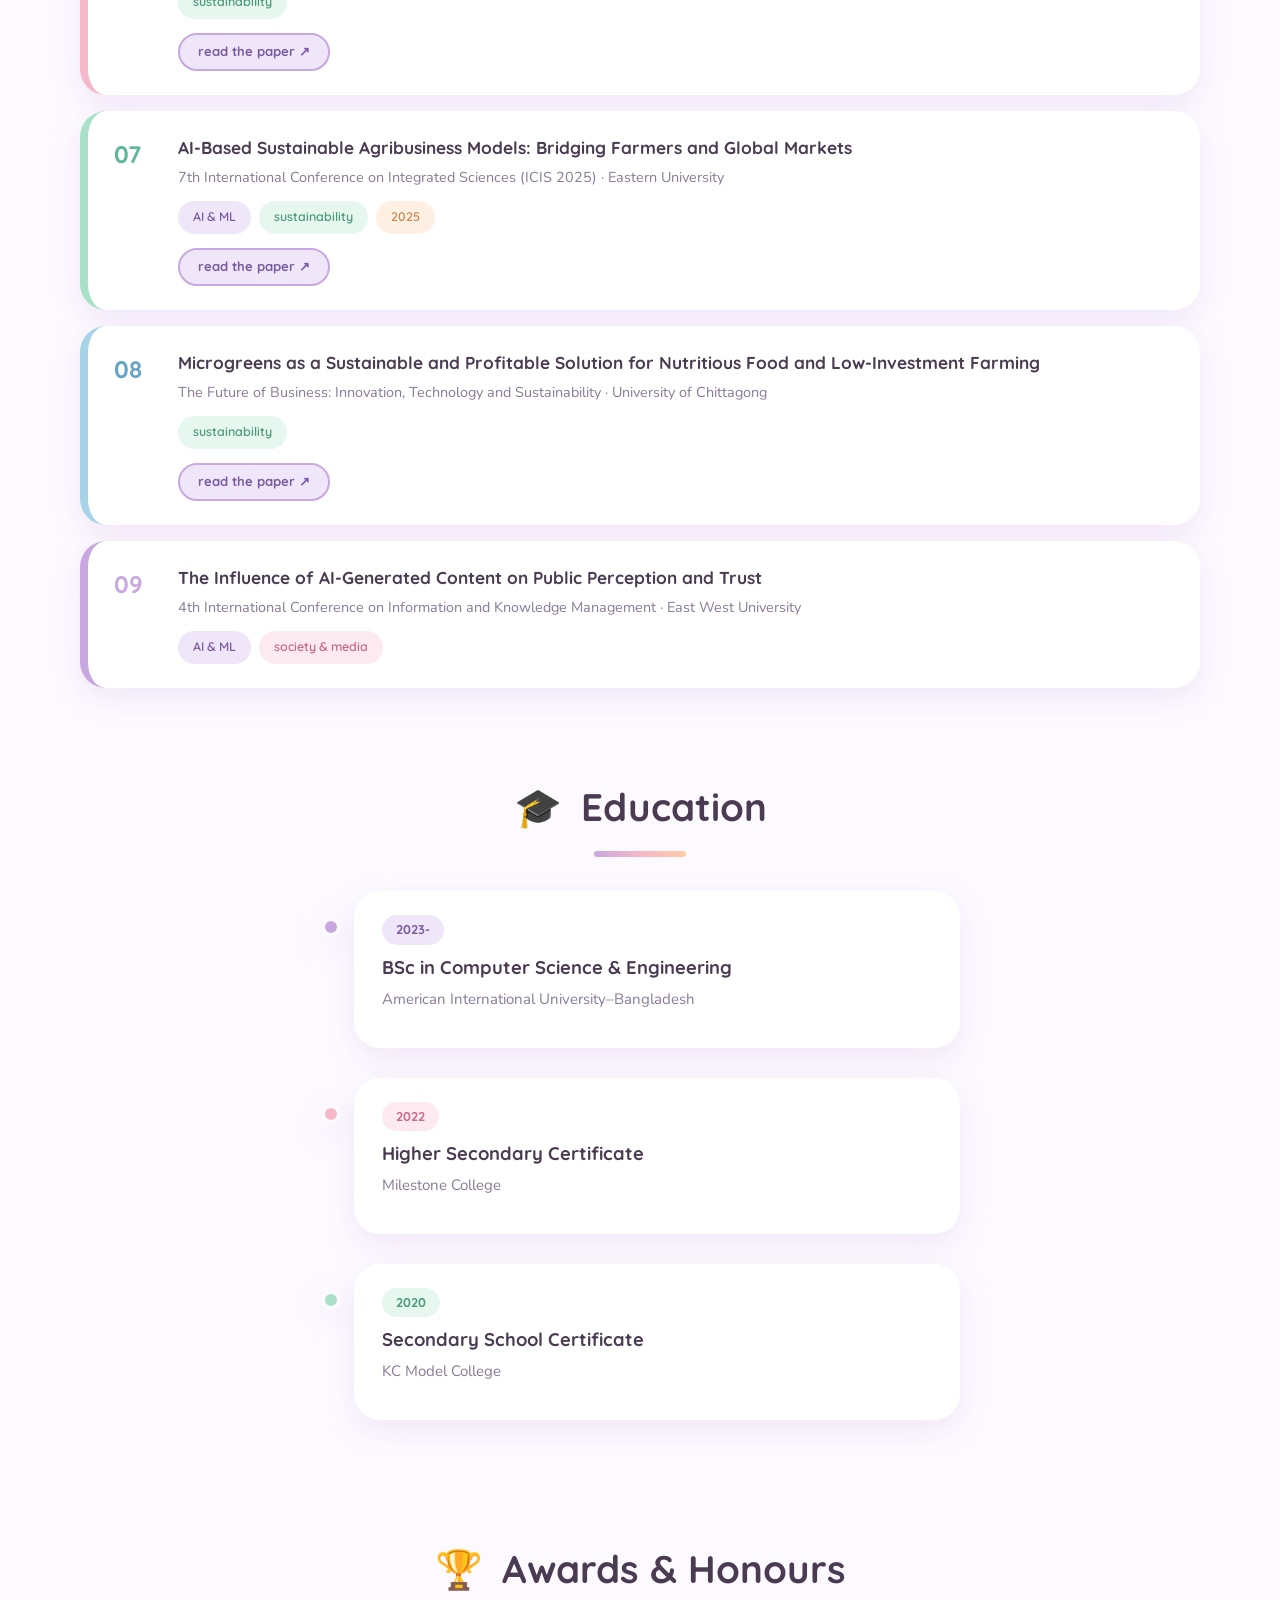
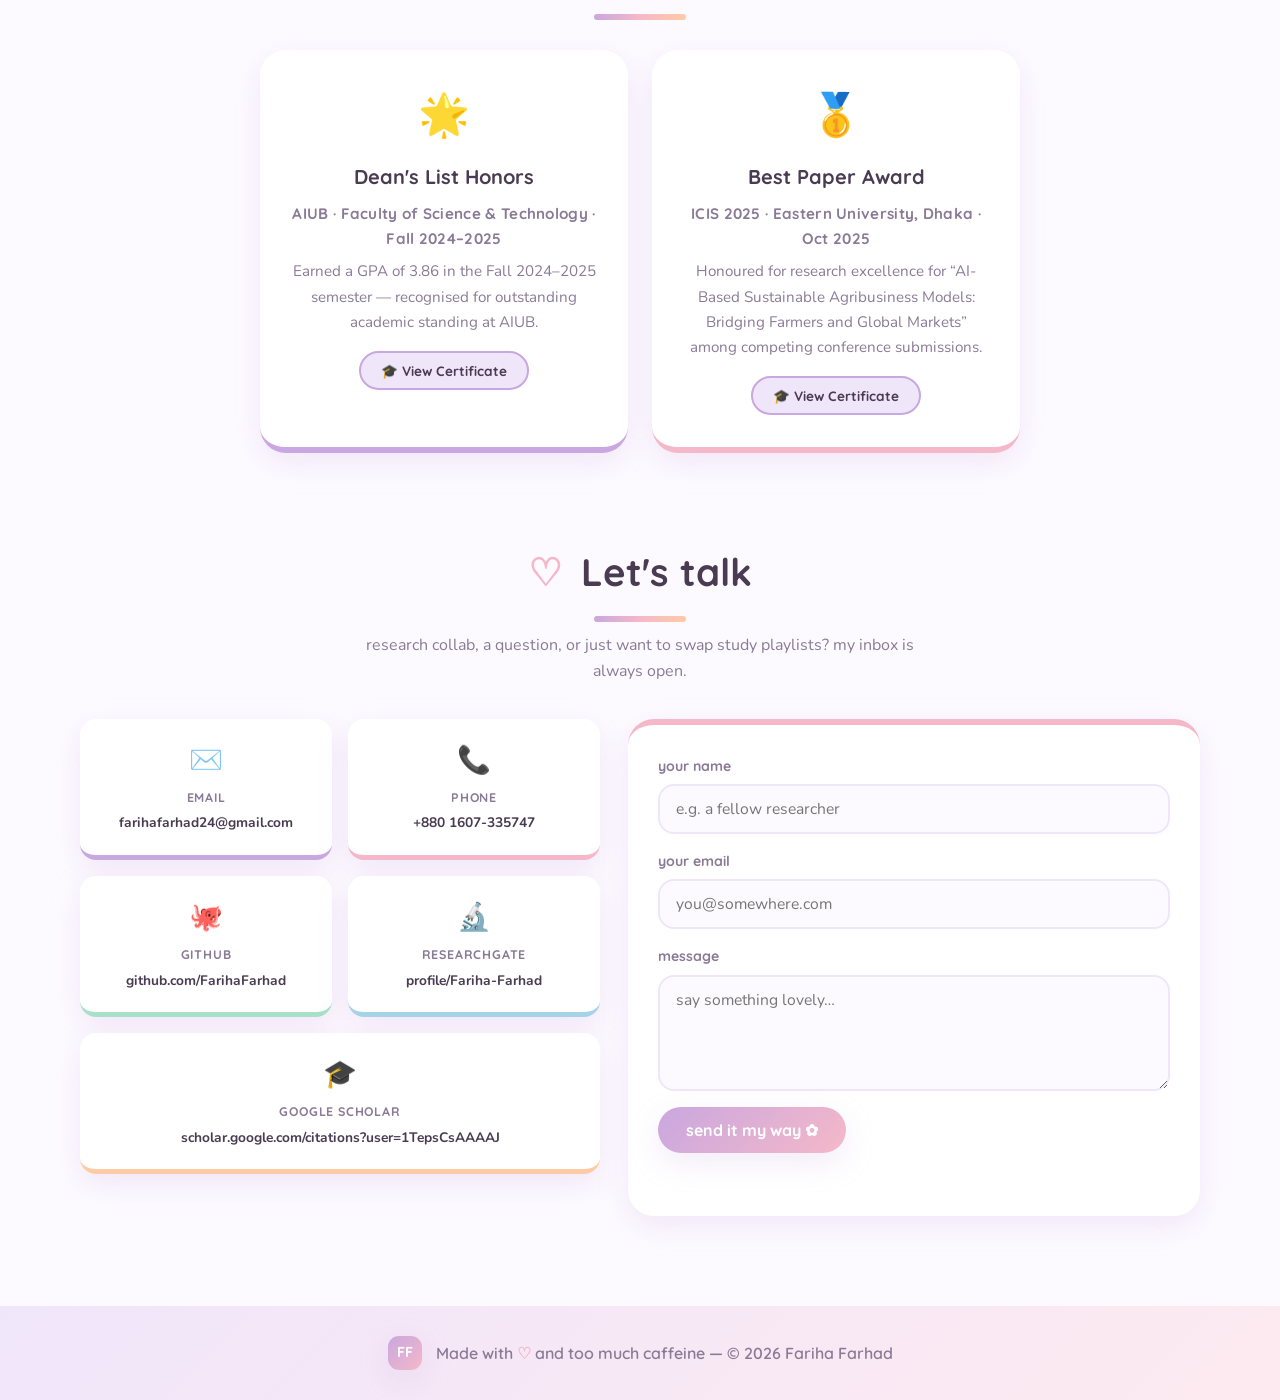
==== commit e3c72f7d: "New Update" ====
--- a/index.html
+++ b/index.html
@@ -55,7 +55,7 @@
         <span class="hero-badge">🌸 Ciao, I'm</span>
         <h1>Fariha <span class="grad-text">Farhad</span></h1>
         <p class="hero-type">
-          <span class="type-static">a curious</span>
+          <span class="type-static">A Curious</span>
           <span class="type-word" id="typeWord">CSE Student</span>
         </p>
         <p class="hero-blurb">
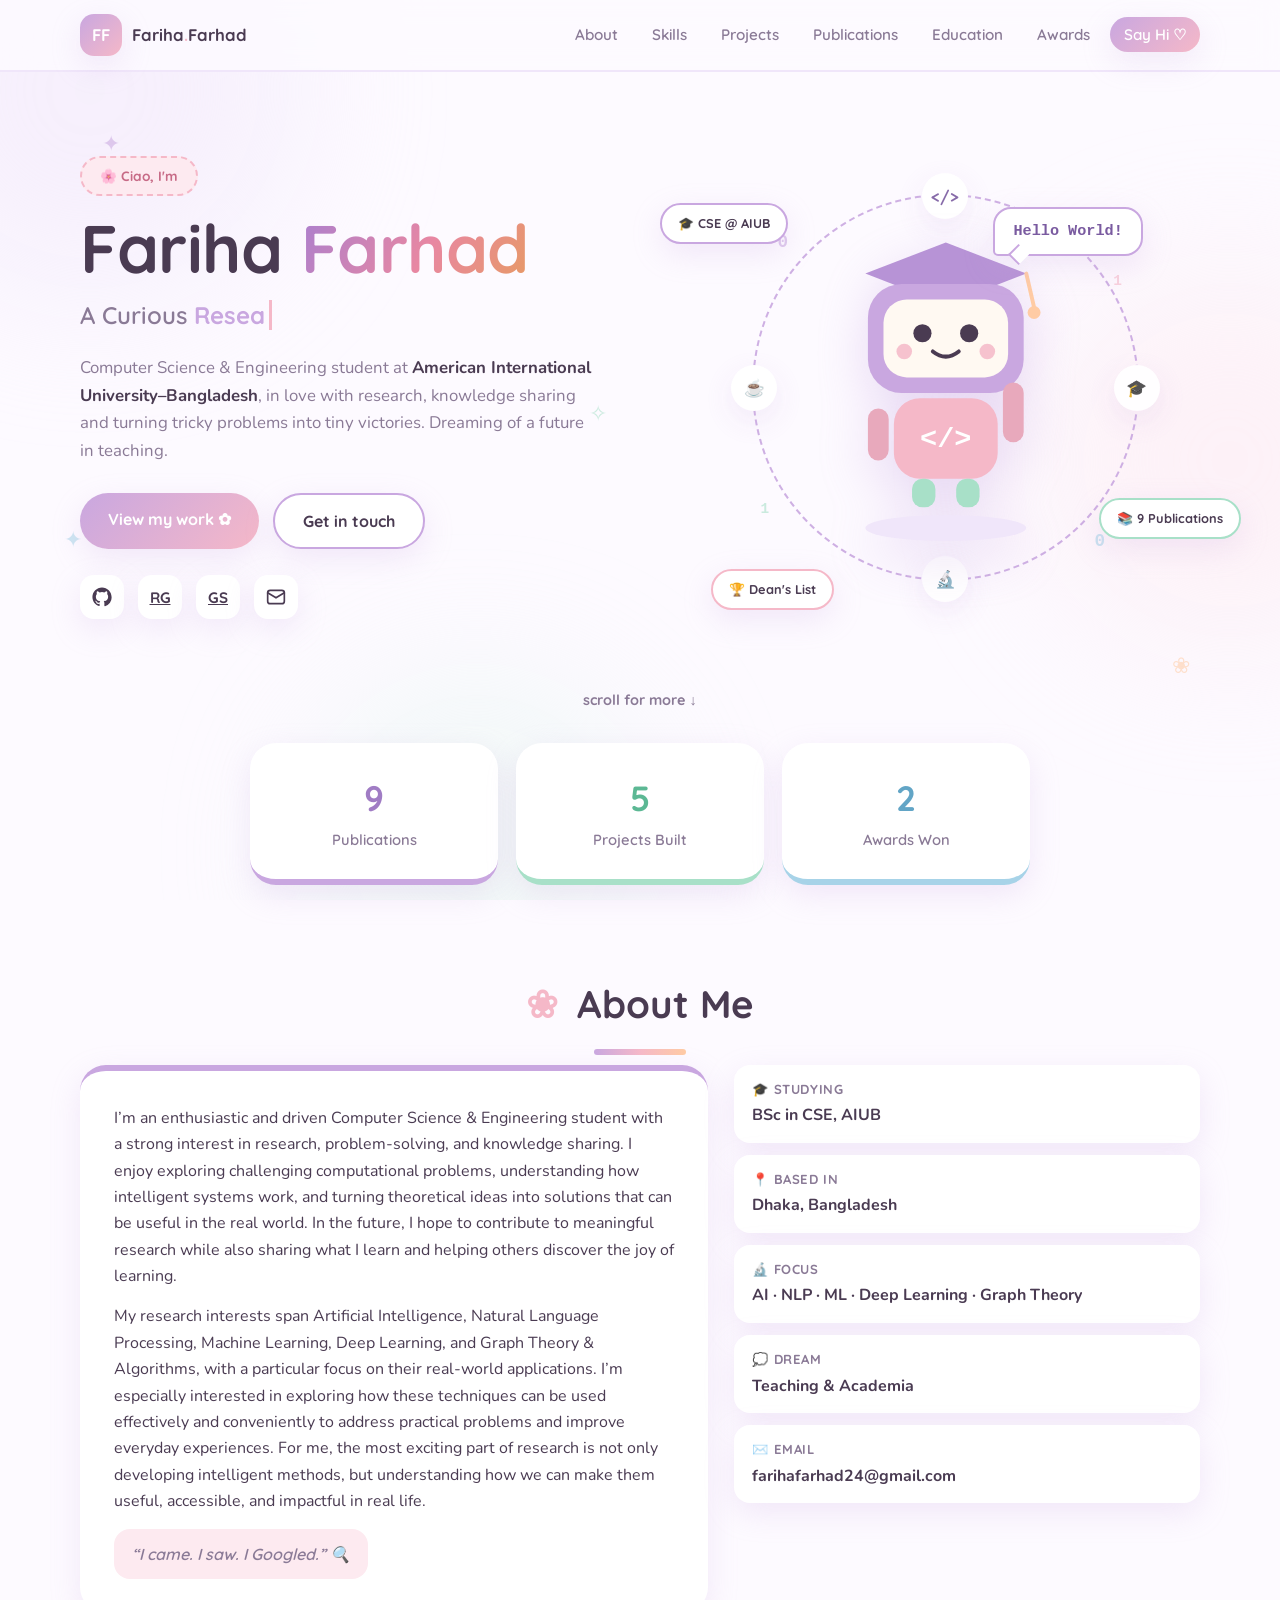
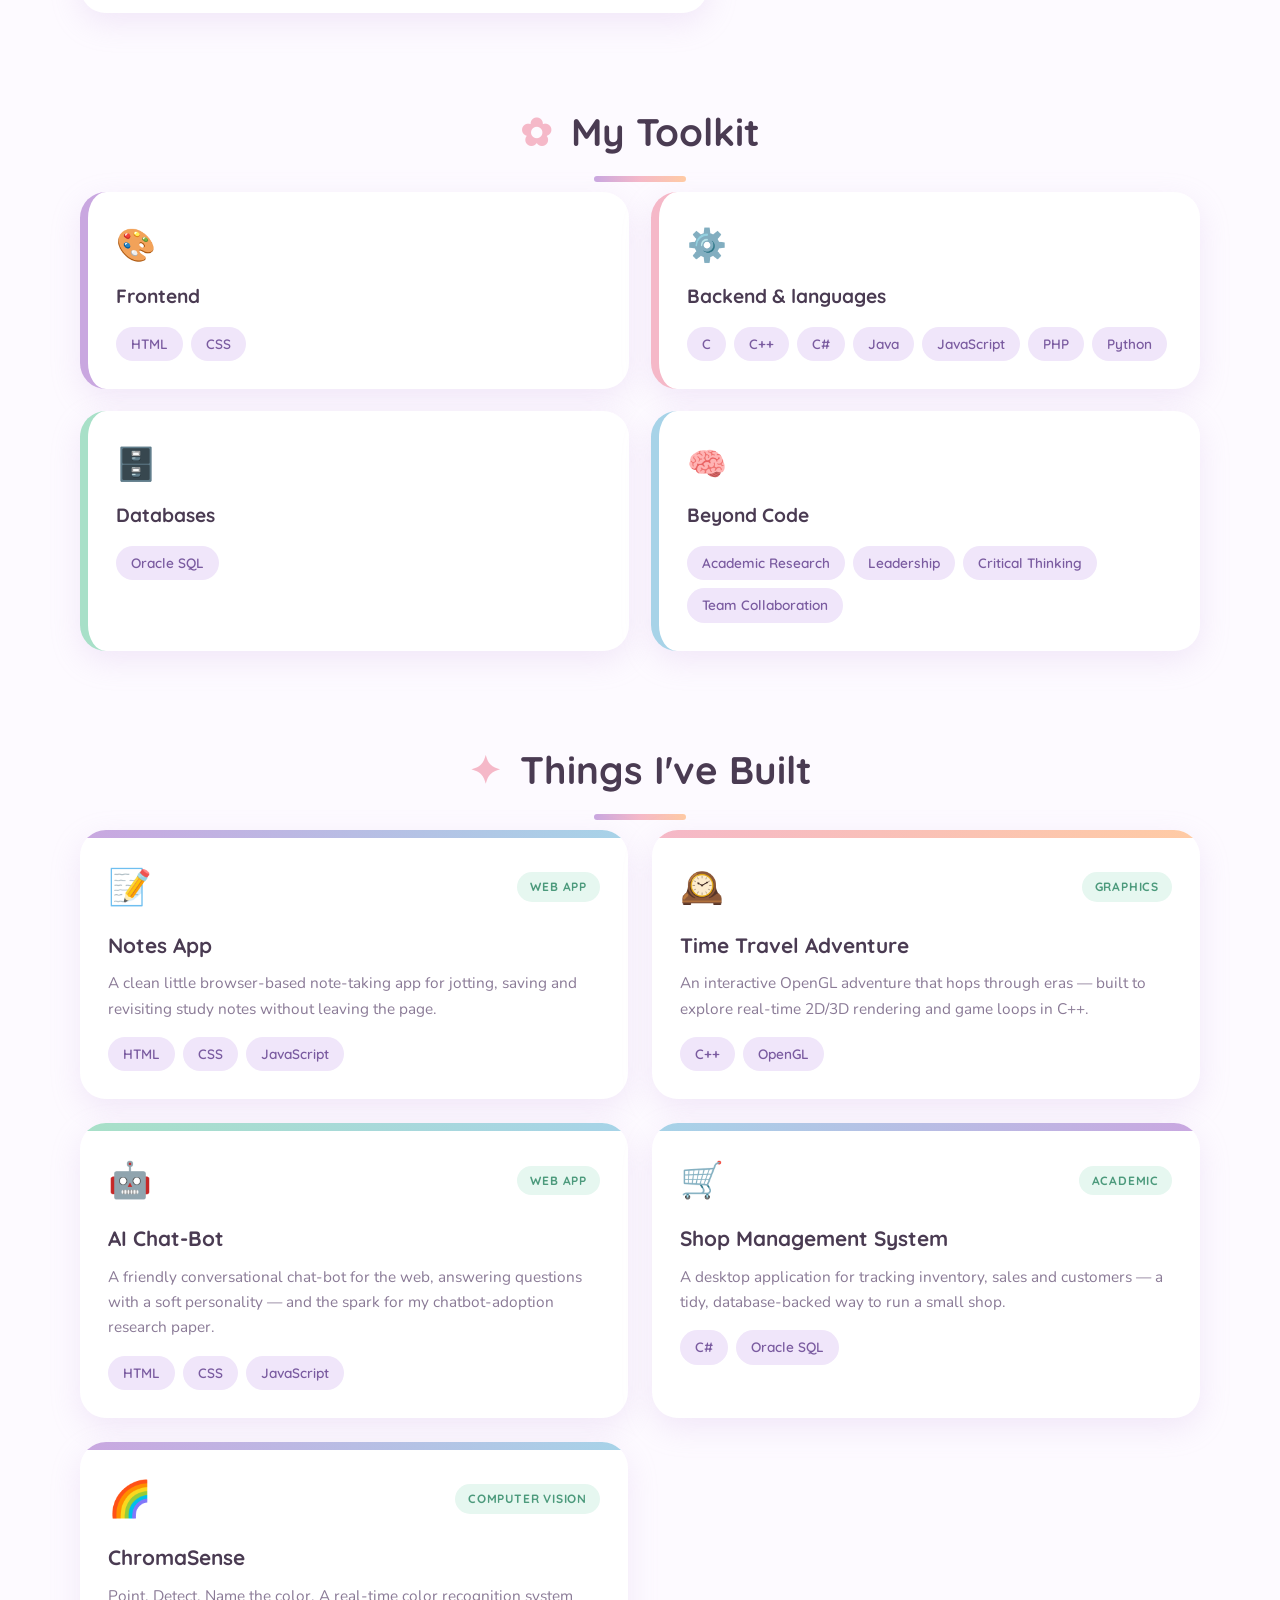
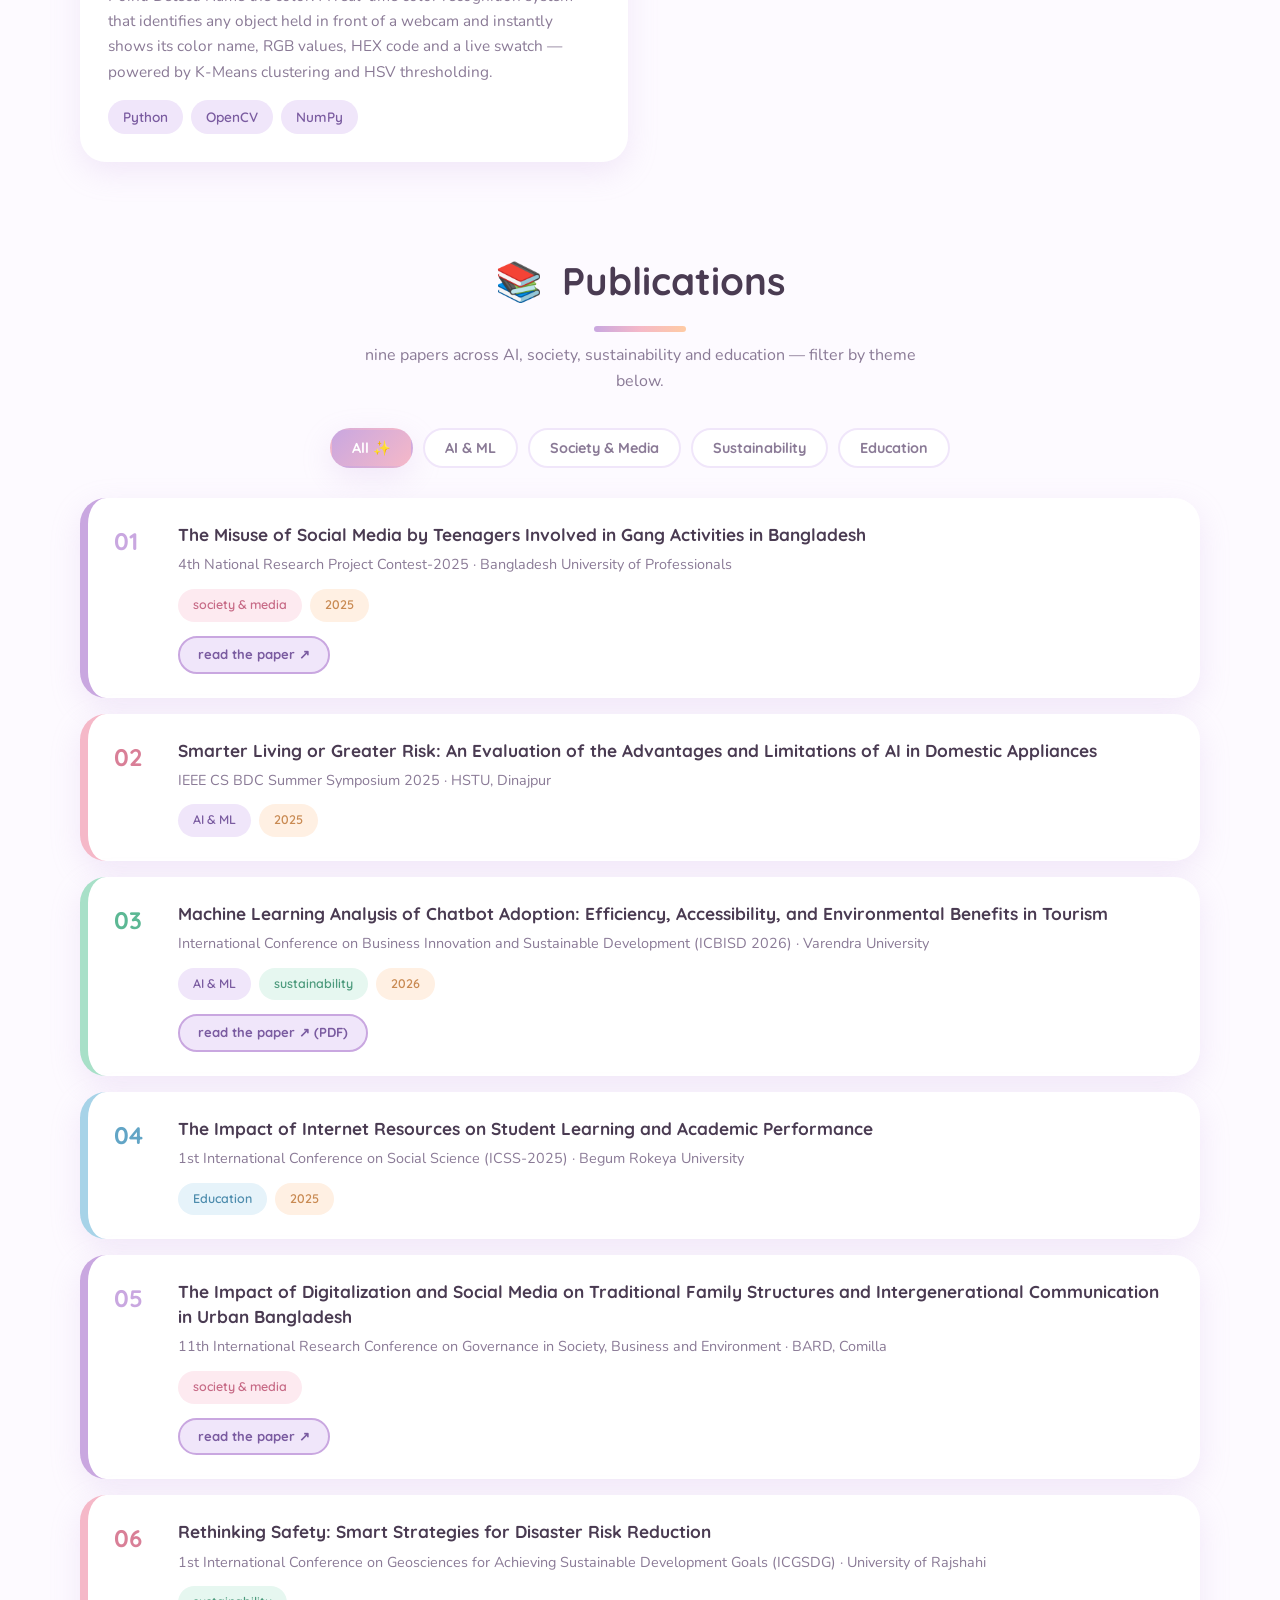
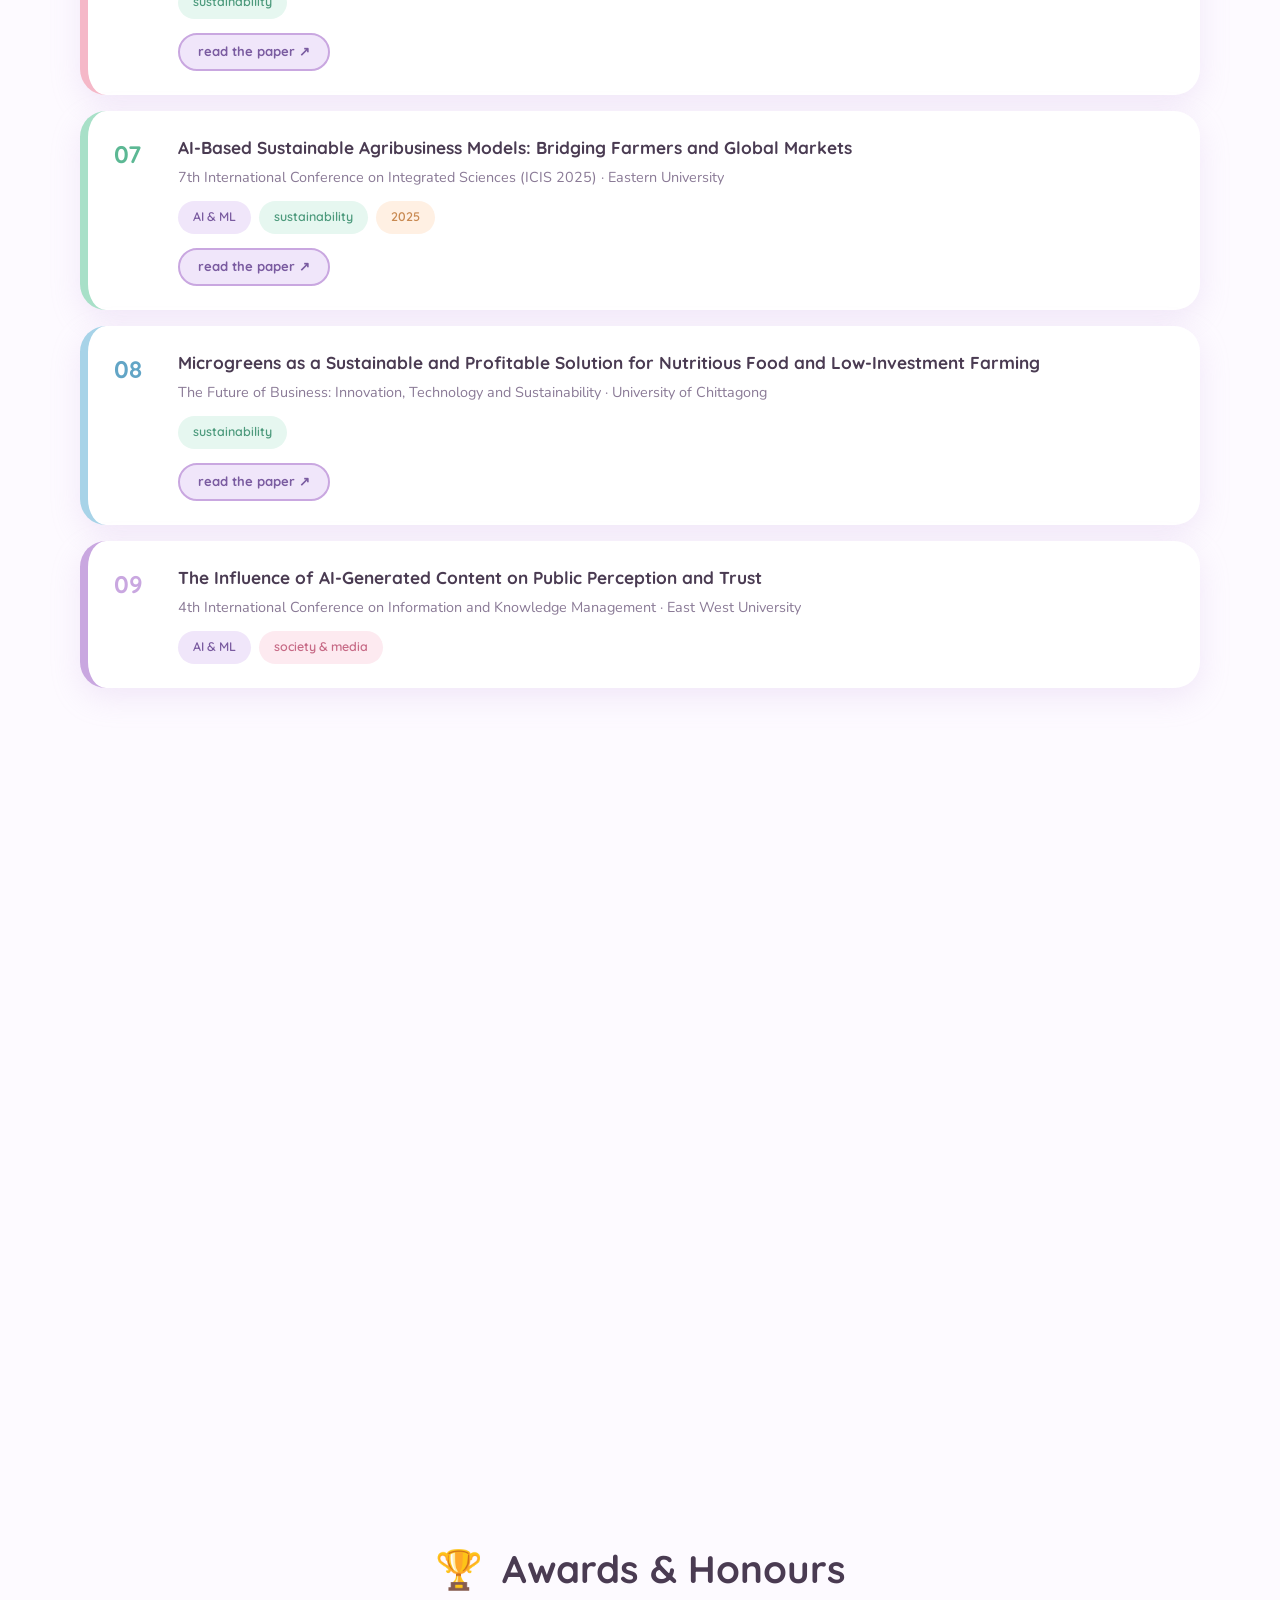
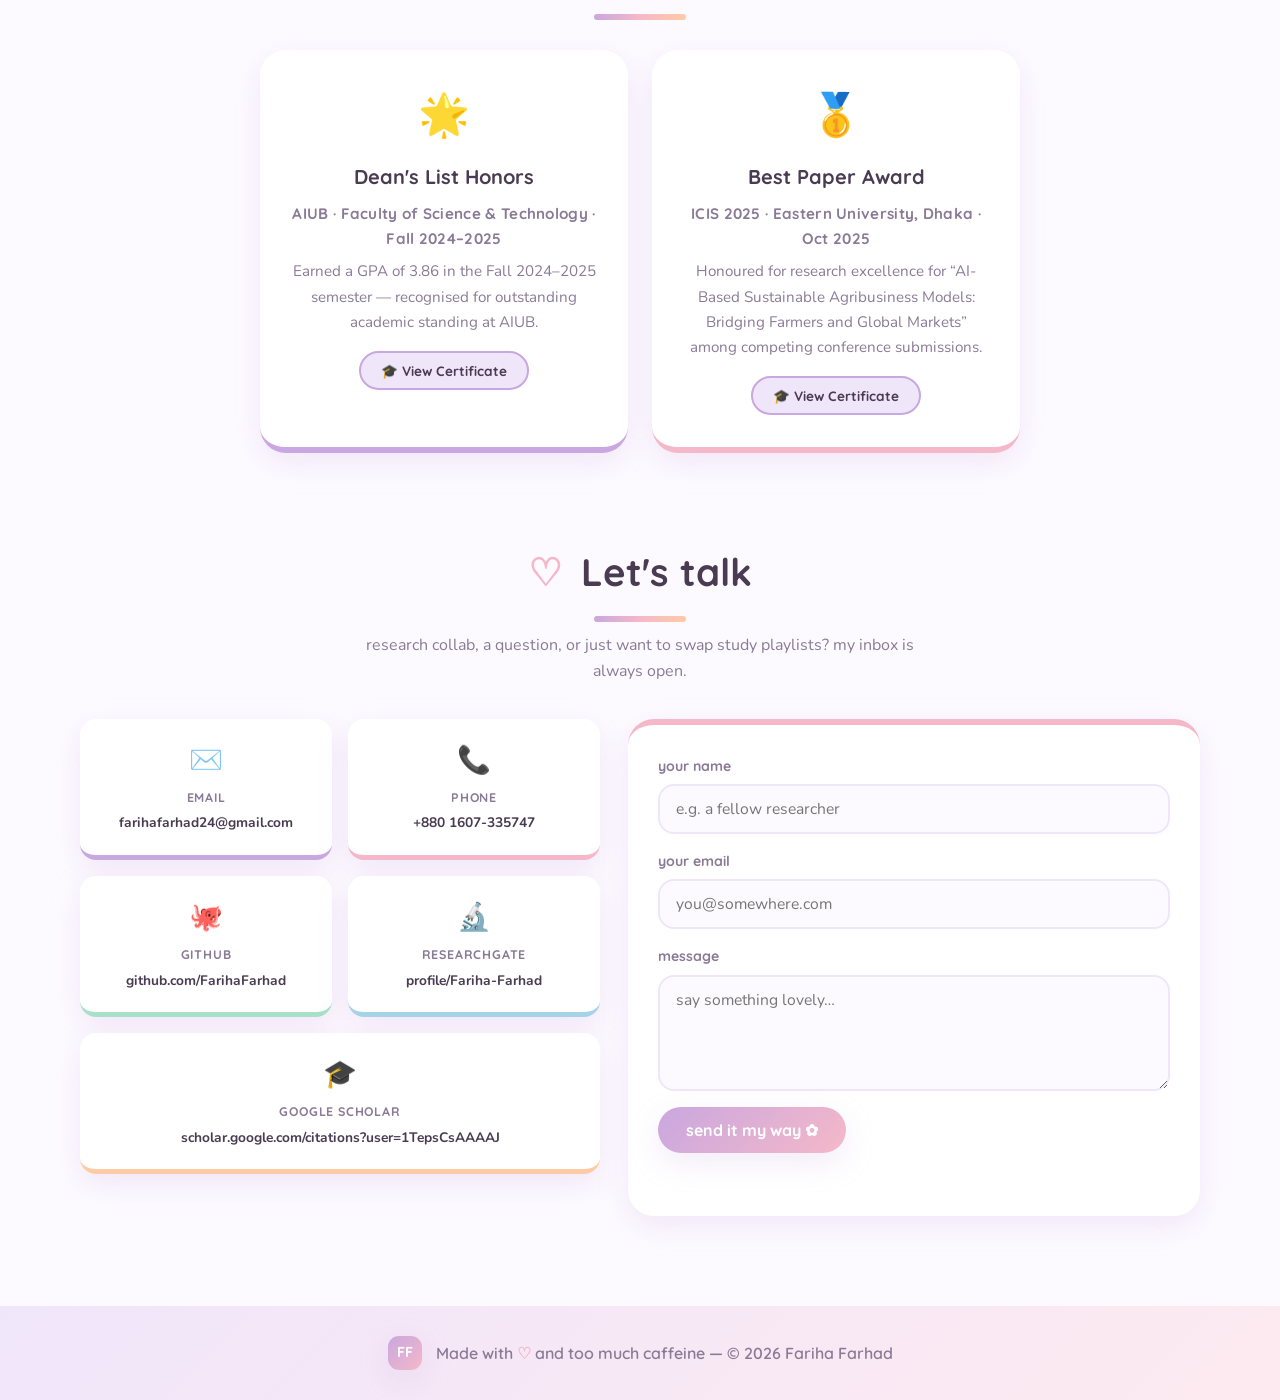
==== commit 3b247419: "Remove Working Under Pressure pill from Beyond Code skills" ====
--- a/index.html
+++ b/index.html
@@ -210,8 +210,7 @@
           <h3>Beyond Code</h3>
           <div class="pill-wrap">
             <span class="pill">Academic Research</span><span class="pill">Leadership</span>
-            <span class="pill">Critical Thinking</span><span class="pill">Working Under Pressure</span>
-            <span class="pill">Team Collaboration</span>
+            <span class="pill">Critical Thinking</span><span class="pill">Team Collaboration</span>
           </div>
         </div>
       </div>
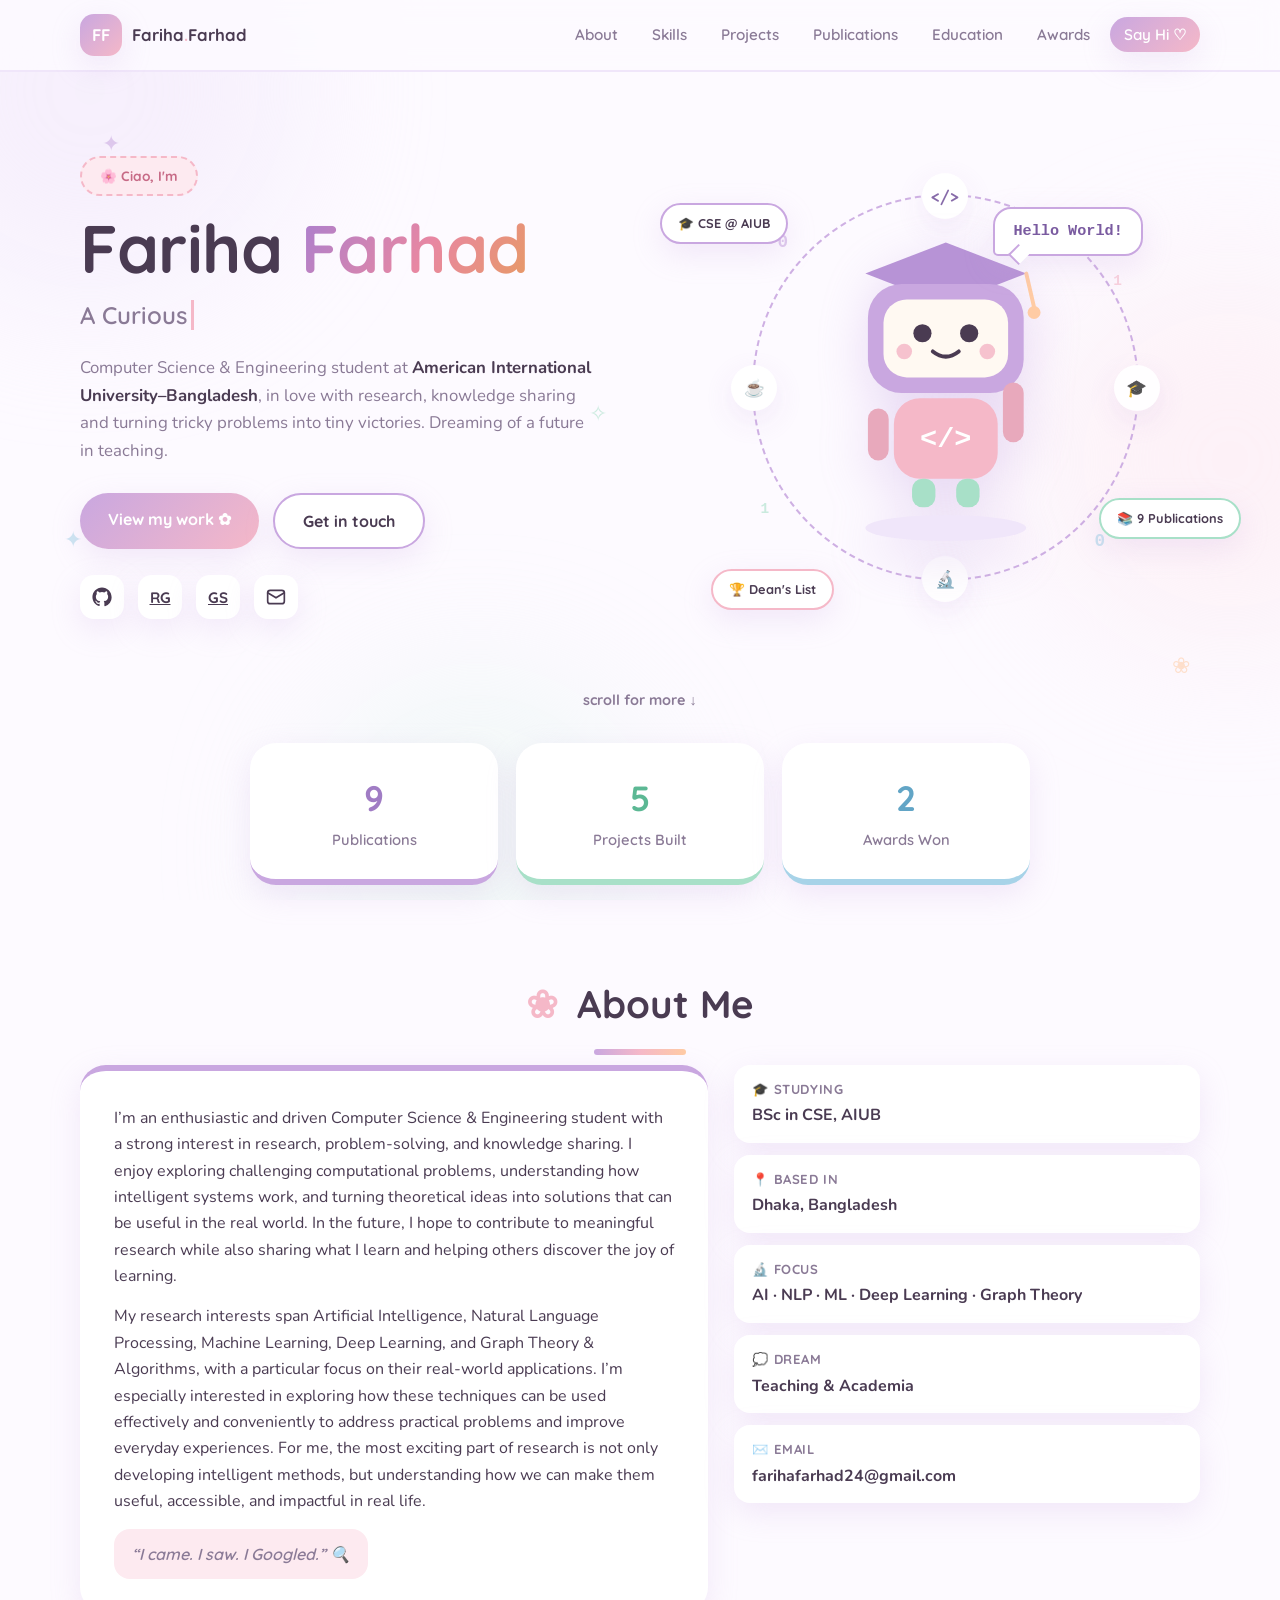
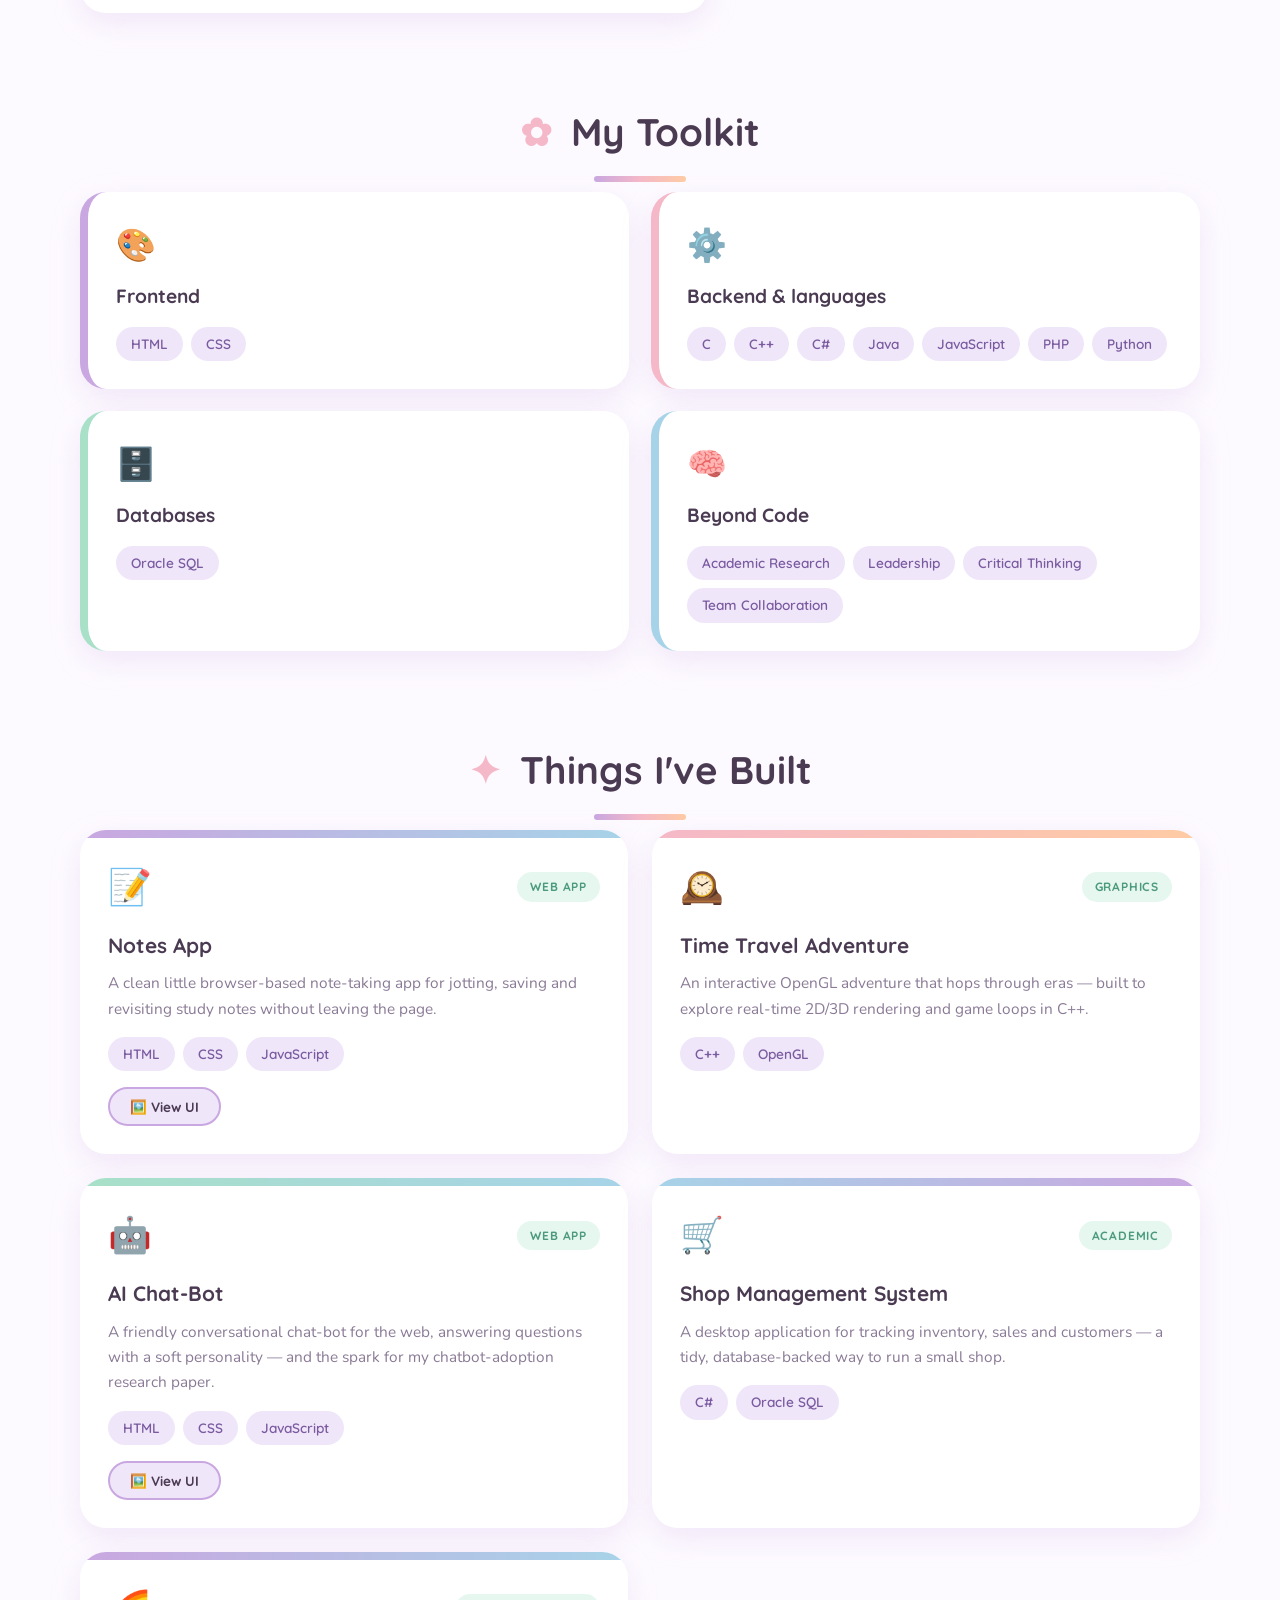
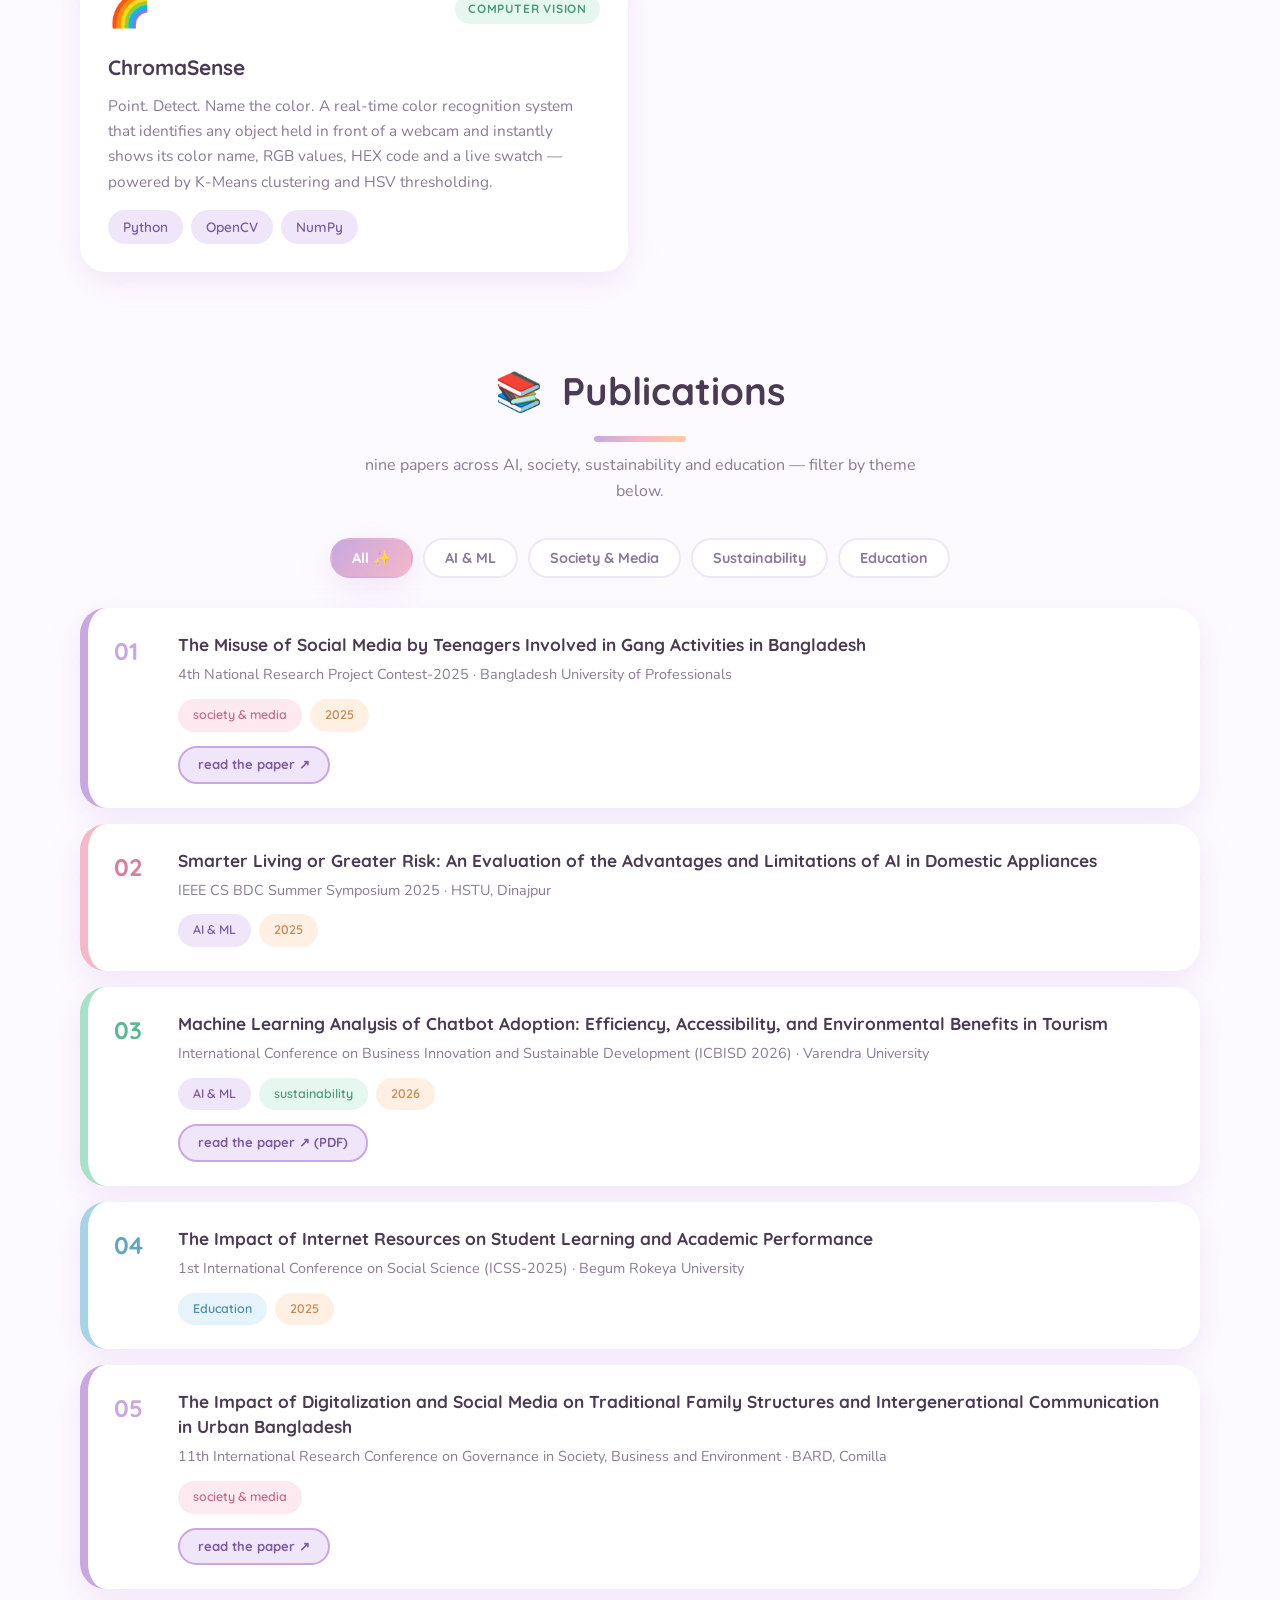
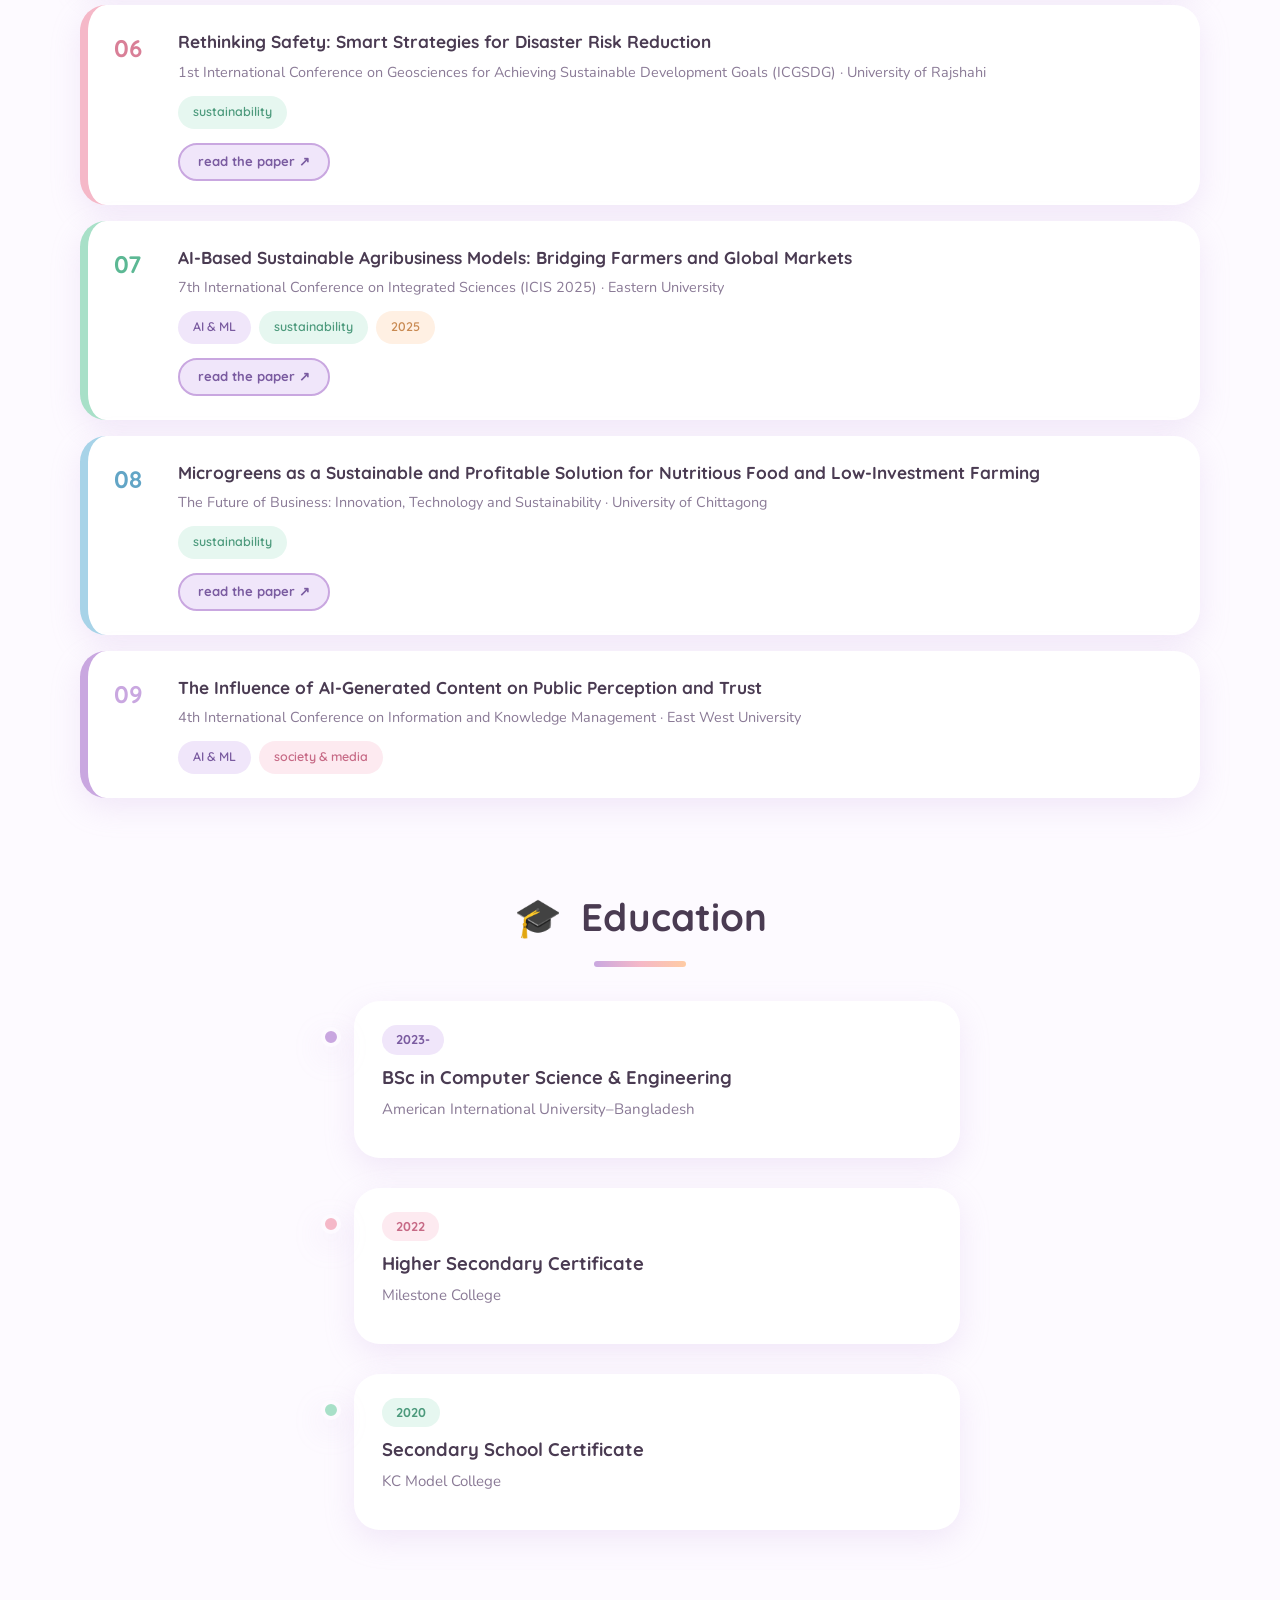
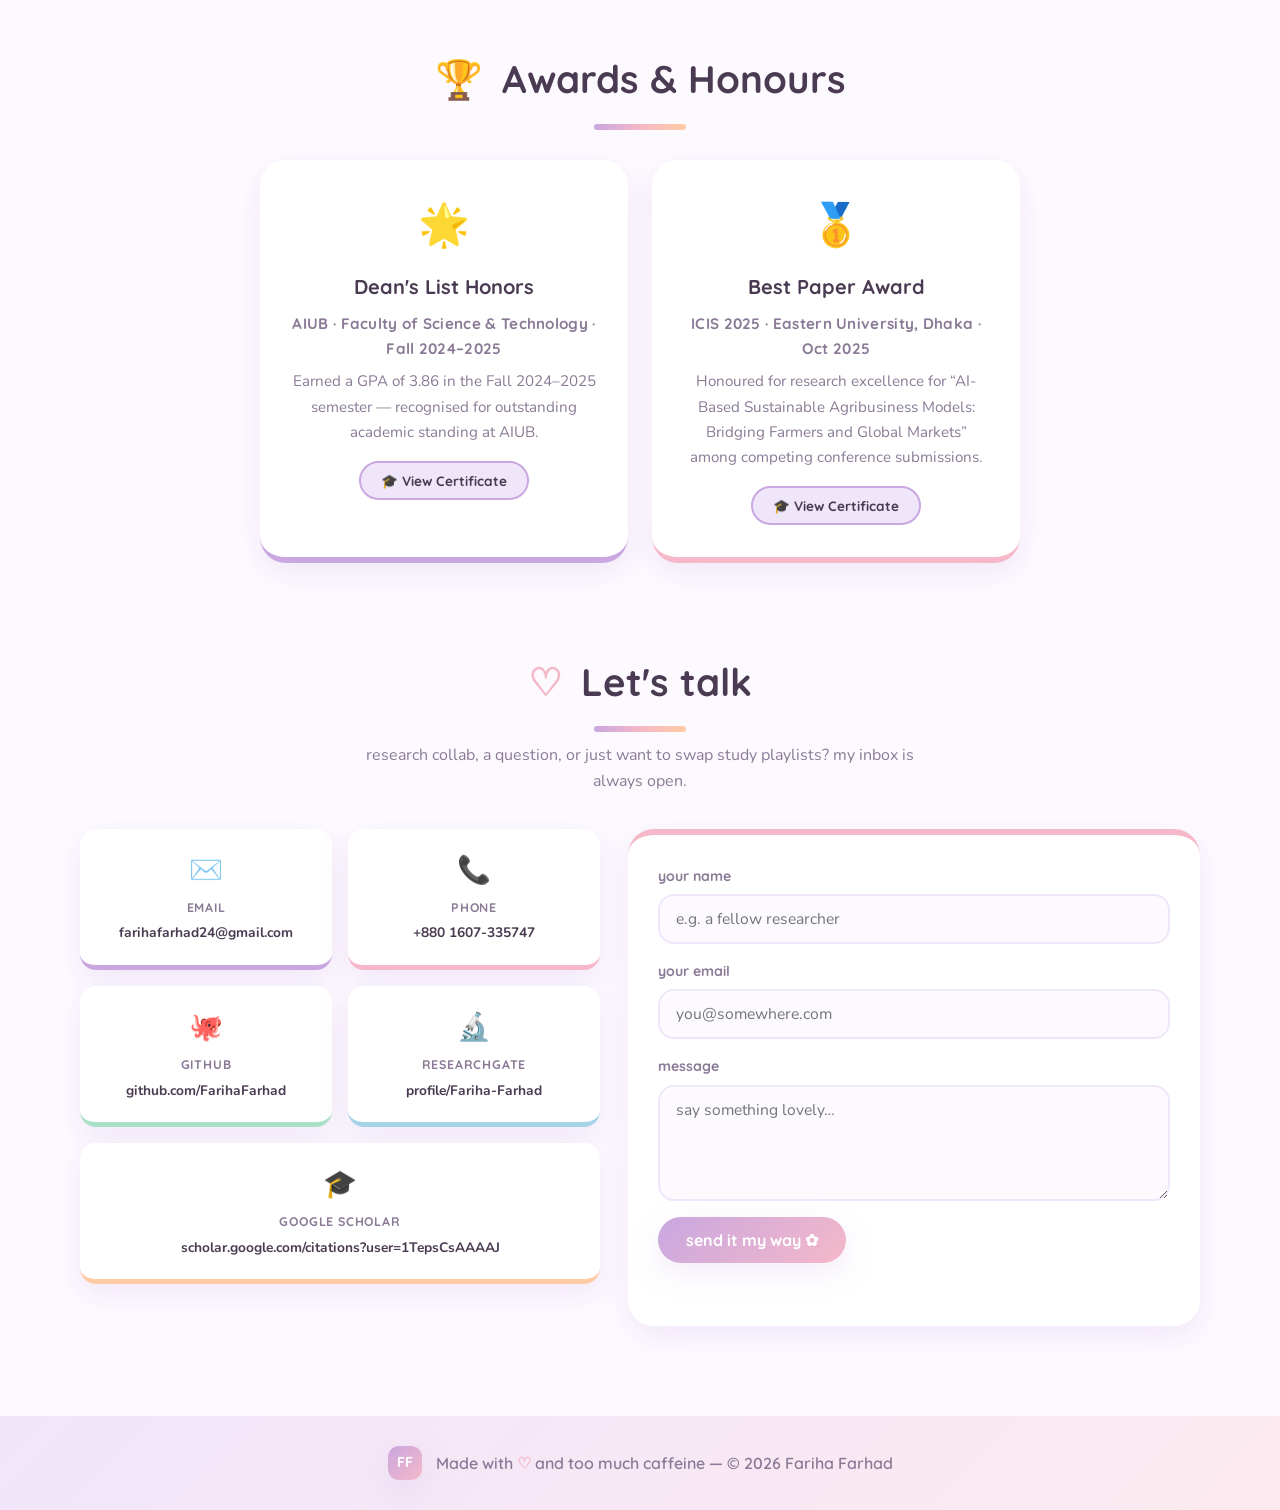
==== commit b6132372: "Add Notes App and Chatbot UI previews via View UI buttons in lightbox" ====
--- a/index.html
+++ b/index.html
@@ -225,6 +225,7 @@
           <h3>Notes App</h3>
           <p>A clean little browser-based note-taking app for jotting, saving and revisiting study notes without leaving the page.</p>
           <div class="pill-wrap"><span class="pill">HTML</span><span class="pill">CSS</span><span class="pill">JavaScript</span></div>
+          <button class="cert-btn" type="button" data-cert="assets/notes-app-ui.png" data-title="Notes App · interface preview" data-alt="Screenshot of the Notes App interface showing the Create Note button and a saved note card">🖼️ View UI</button>
         </article>
 
         <article class="project-card reveal reveal-pop tilt proj-pink" style="--i:1">
@@ -239,6 +240,7 @@
           <h3>AI Chat-Bot</h3>
           <p>A friendly conversational chat-bot for the web, answering questions with a soft personality — and the spark for my chatbot-adoption research paper.</p>
           <div class="pill-wrap"><span class="pill">HTML</span><span class="pill">CSS</span><span class="pill">JavaScript</span></div>
+          <button class="cert-btn" type="button" data-cert="assets/chatbot-ui.png" data-title="Fariha's Chatbot · interface preview" data-alt="Screenshot of the Fariha's Chatbot interface showing the conversation window and message input">🖼️ View UI</button>
         </article>
 
         <article class="project-card reveal reveal-pop tilt proj-sky" style="--i:3">
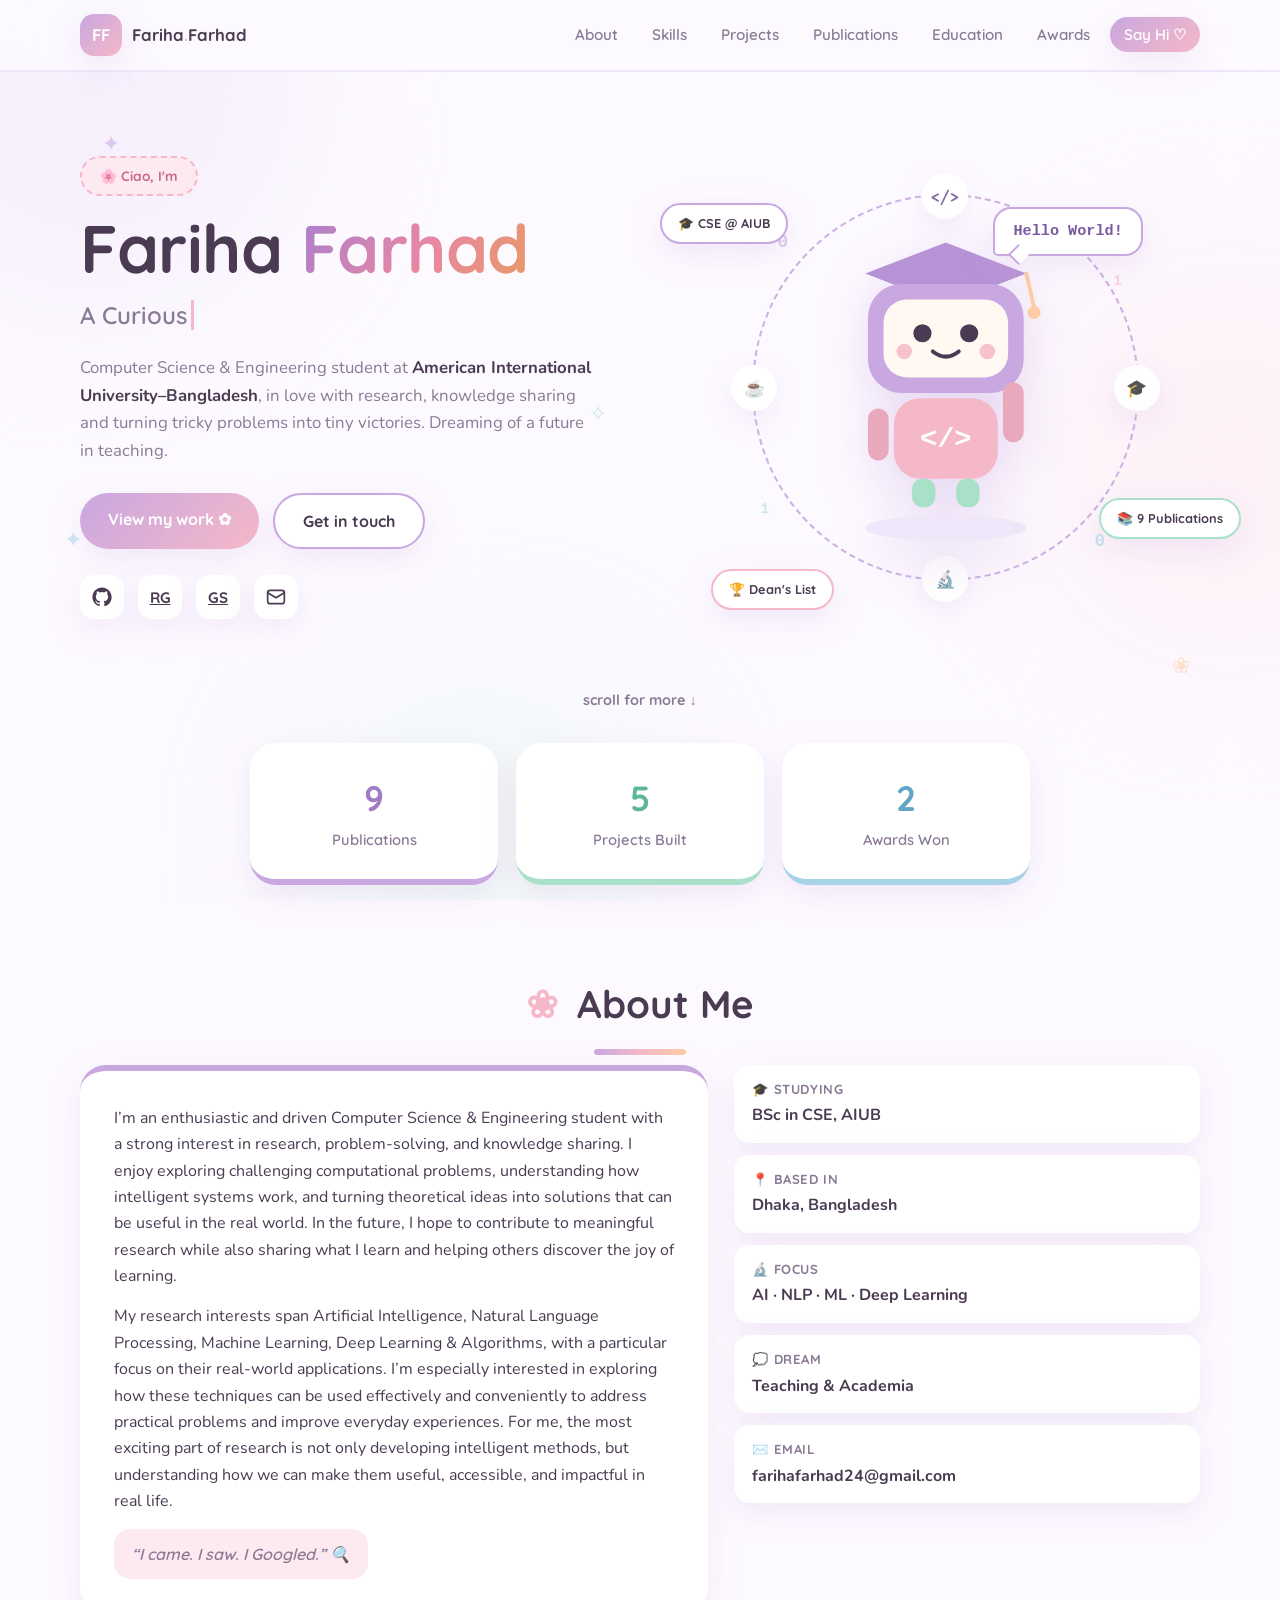
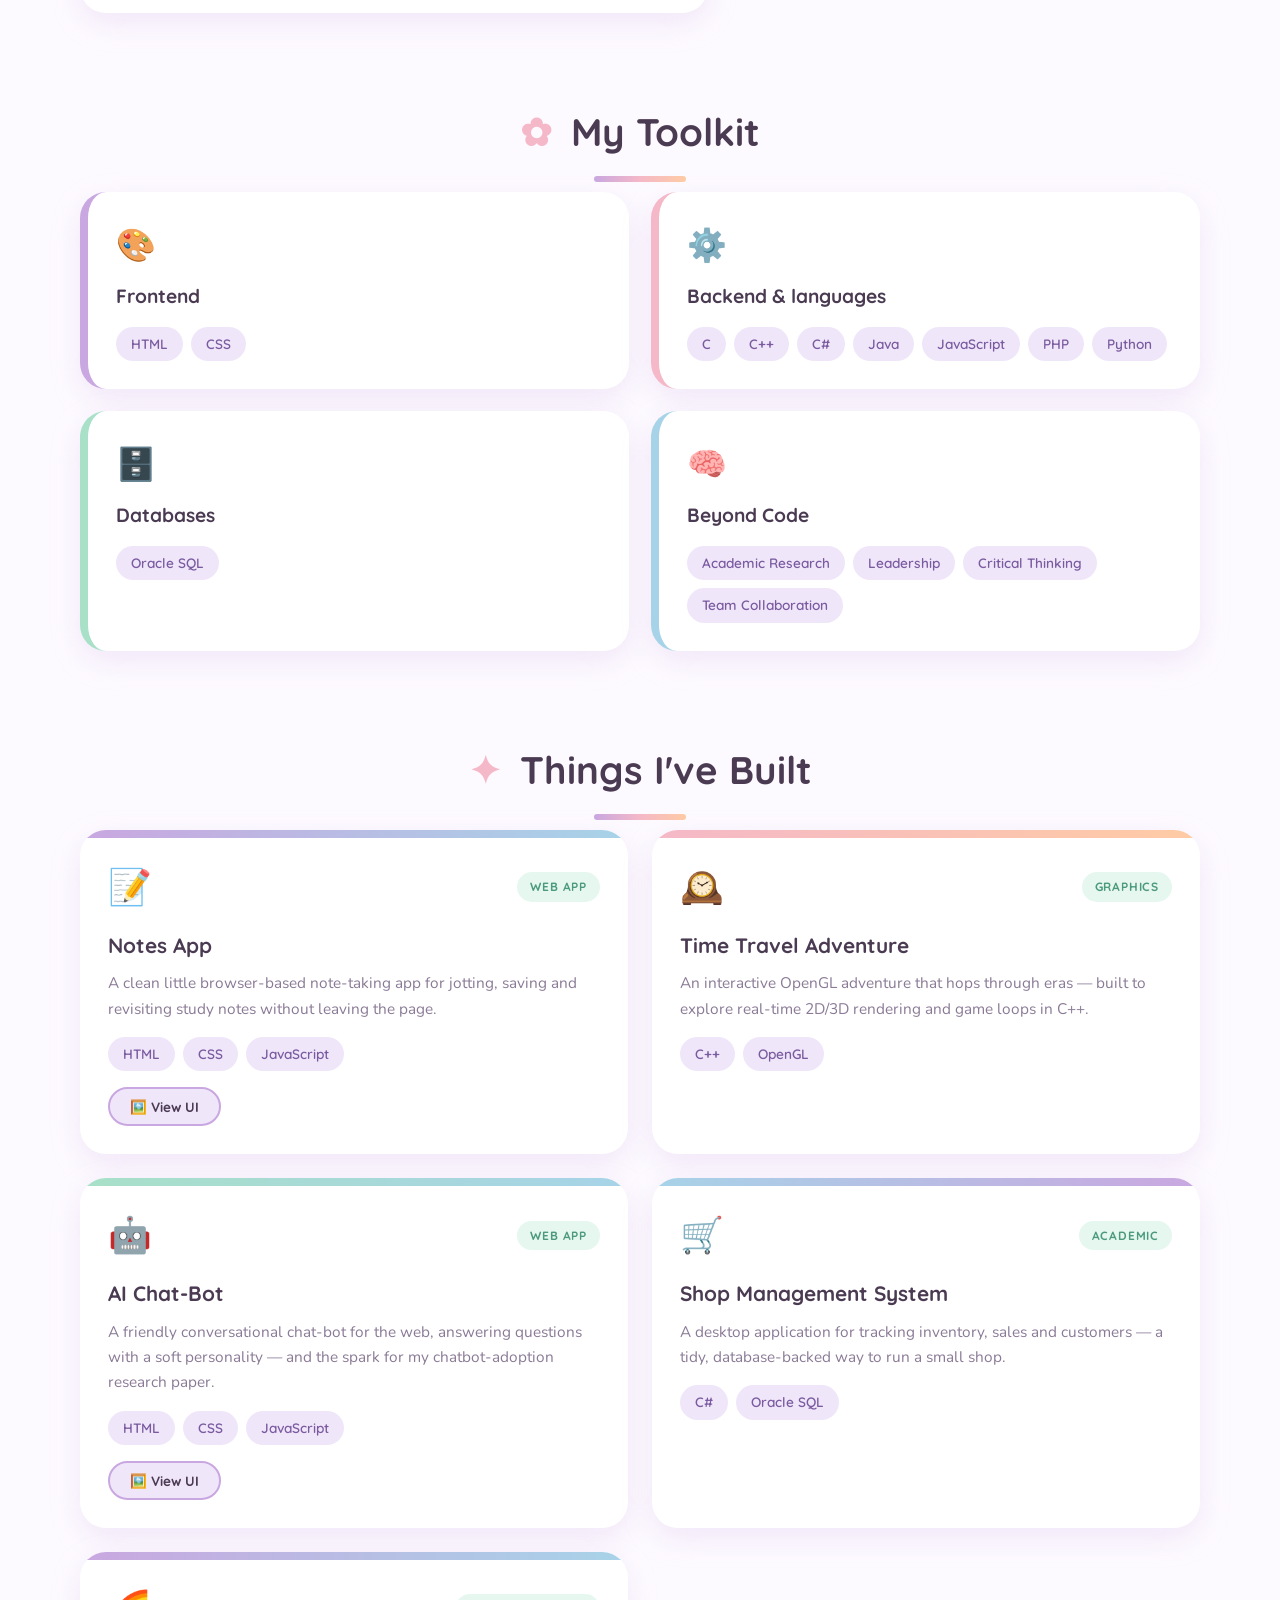
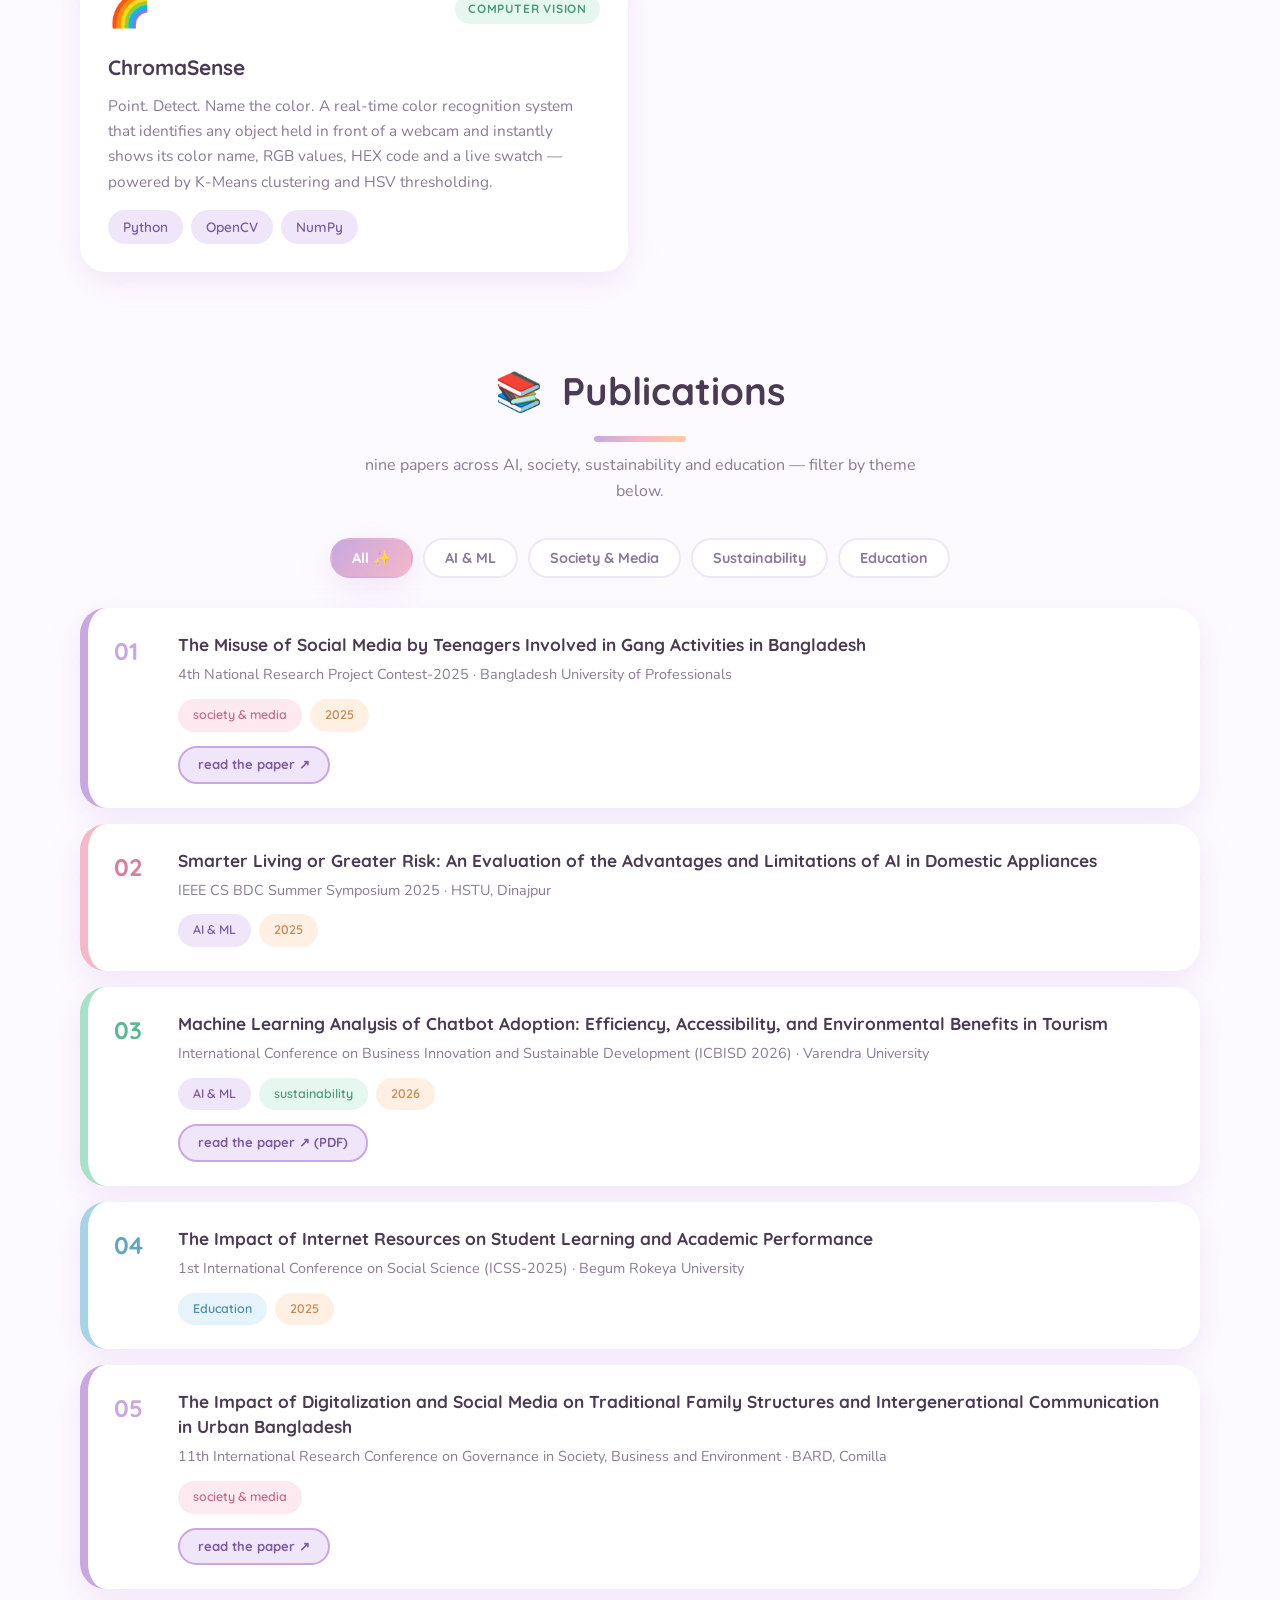
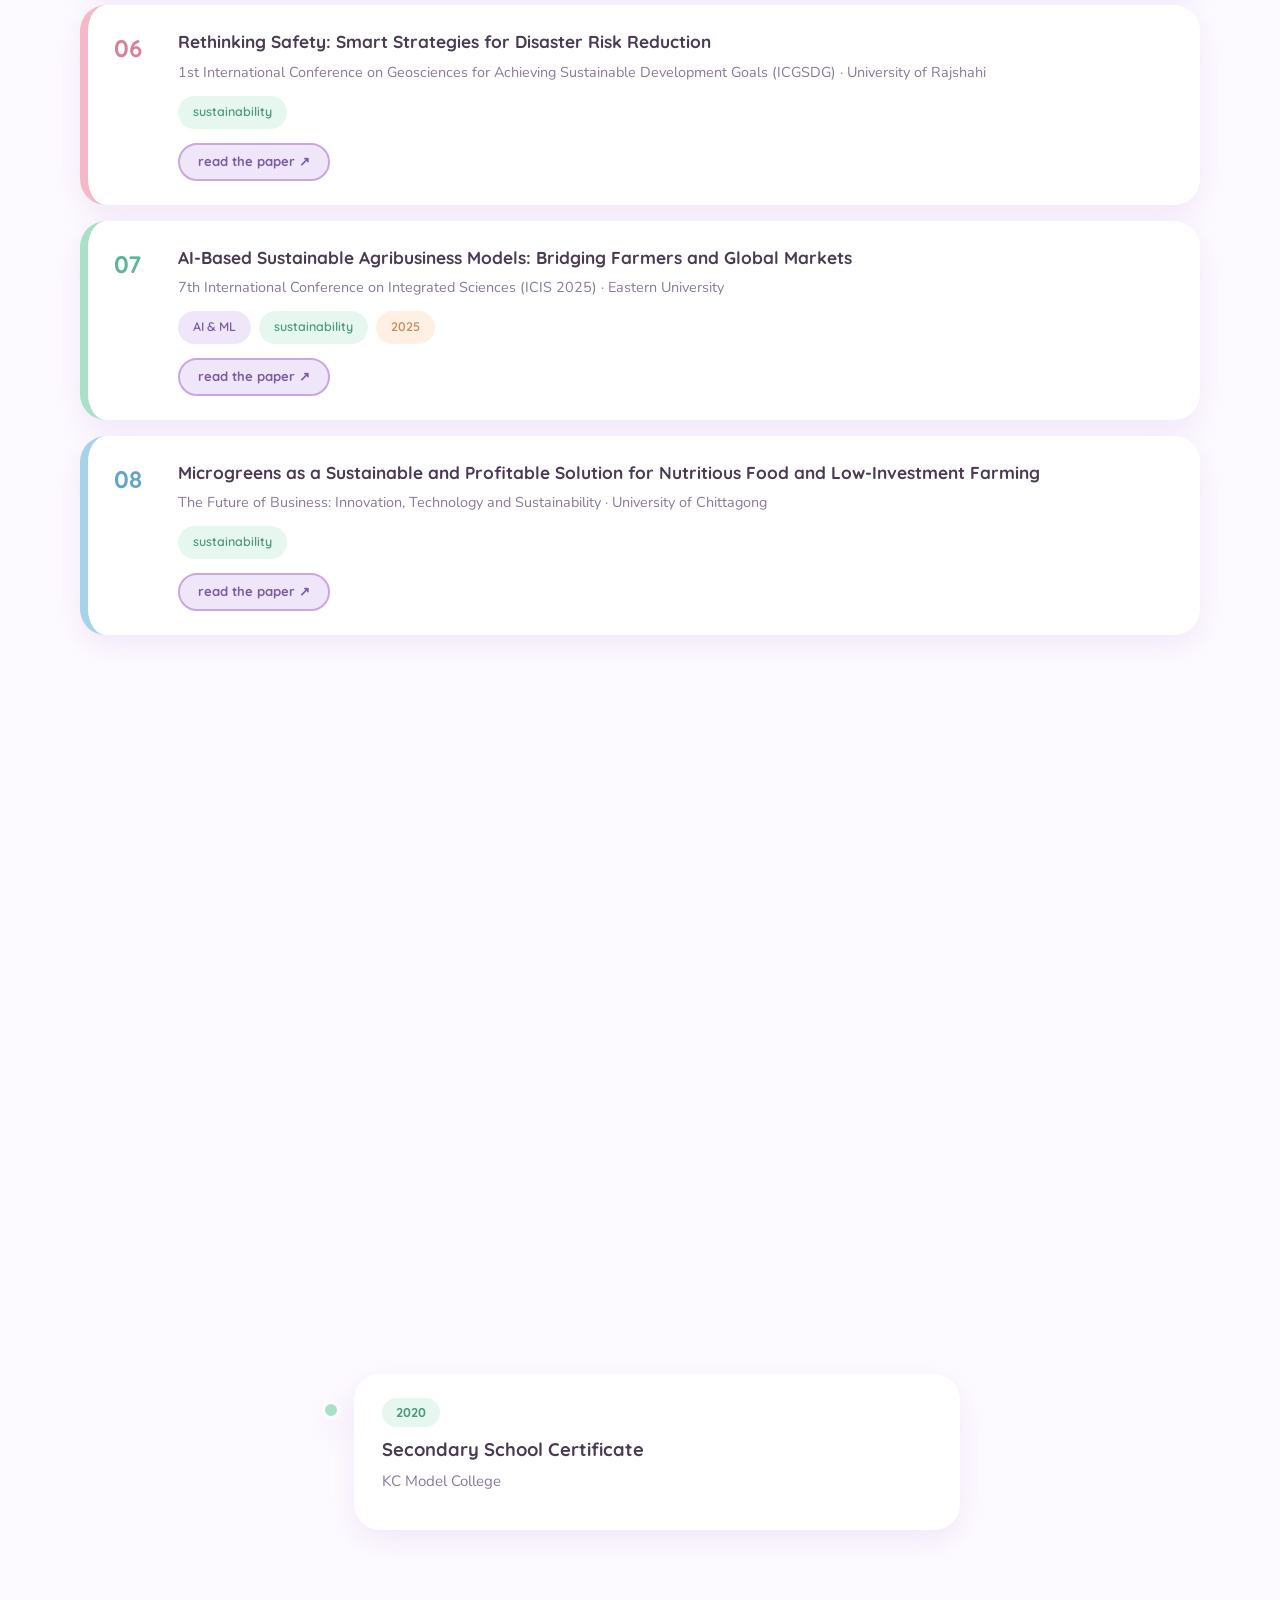
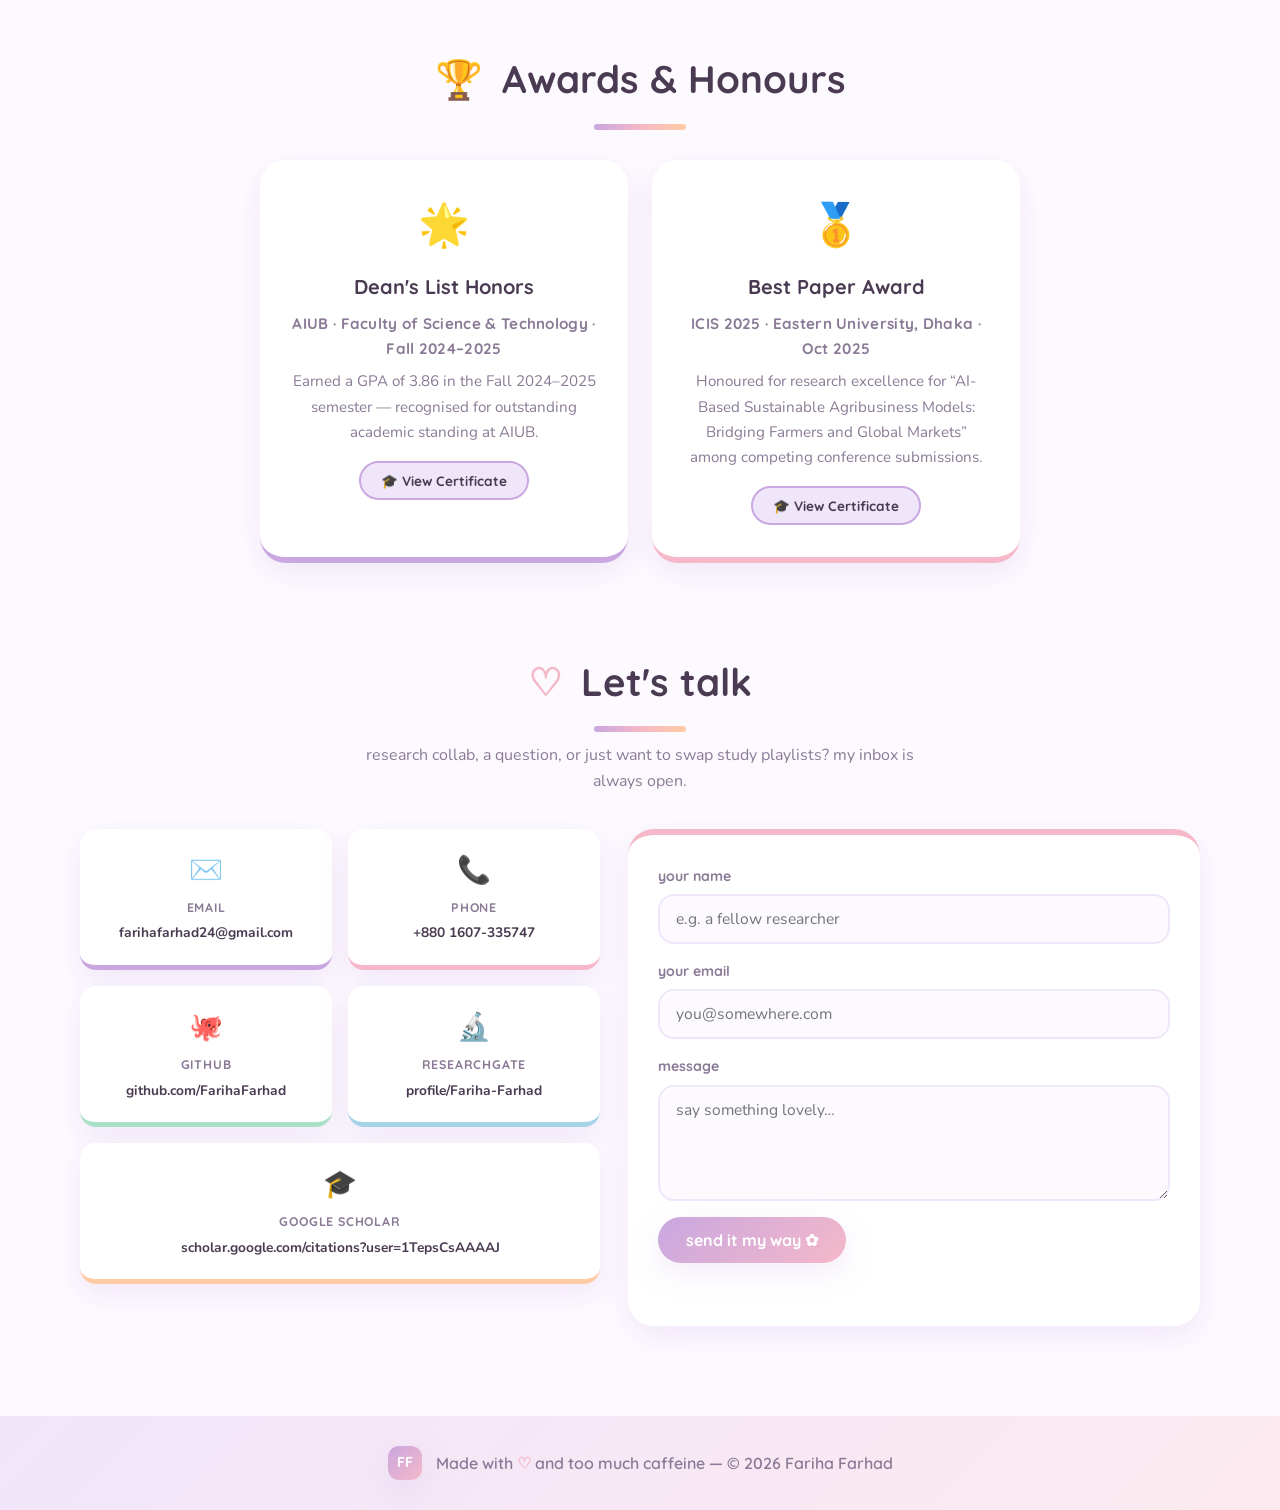
==== commit e42a9222: "Remove Graph Theory from About focus and research interests" ====
--- a/index.html
+++ b/index.html
@@ -160,7 +160,7 @@
           </p>
           <p>
             My research interests span Artificial Intelligence, Natural Language Processing, Machine Learning, Deep
-            Learning, and Graph Theory &amp; Algorithms, with a particular focus on their real-world applications. I’m
+            Learning &amp; Algorithms, with a particular focus on their real-world applications. I’m
             especially interested in exploring how these techniques can be used effectively and conveniently to
             address practical problems and improve everyday experiences. For me, the most exciting part of research is
             not only developing intelligent methods, but understanding how we can make them useful, accessible, and
@@ -171,7 +171,7 @@
         <ul class="fact-list">
           <li class="reveal reveal-right" style="--i:0"><span class="fact-key">🎓 studying</span><span class="fact-val">BSc in CSE, AIUB</span></li>
           <li class="reveal reveal-right" style="--i:1"><span class="fact-key">📍 based in</span><span class="fact-val">Dhaka, Bangladesh</span></li>
-          <li class="reveal reveal-right" style="--i:2"><span class="fact-key">🔬 focus</span><span class="fact-val">AI · NLP · ML · Deep Learning · Graph Theory</span></li>
+          <li class="reveal reveal-right" style="--i:2"><span class="fact-key">🔬 focus</span><span class="fact-val">AI · NLP · ML · Deep Learning</span></li>
           <li class="reveal reveal-right" style="--i:3"><span class="fact-key">💭 dream</span><span class="fact-val">Teaching &amp; Academia</span></li>
           <li class="reveal reveal-right" style="--i:4"><span class="fact-key">✉️ email</span><span class="fact-val">farihafarhad24@gmail.com</span></li>
         </ul>
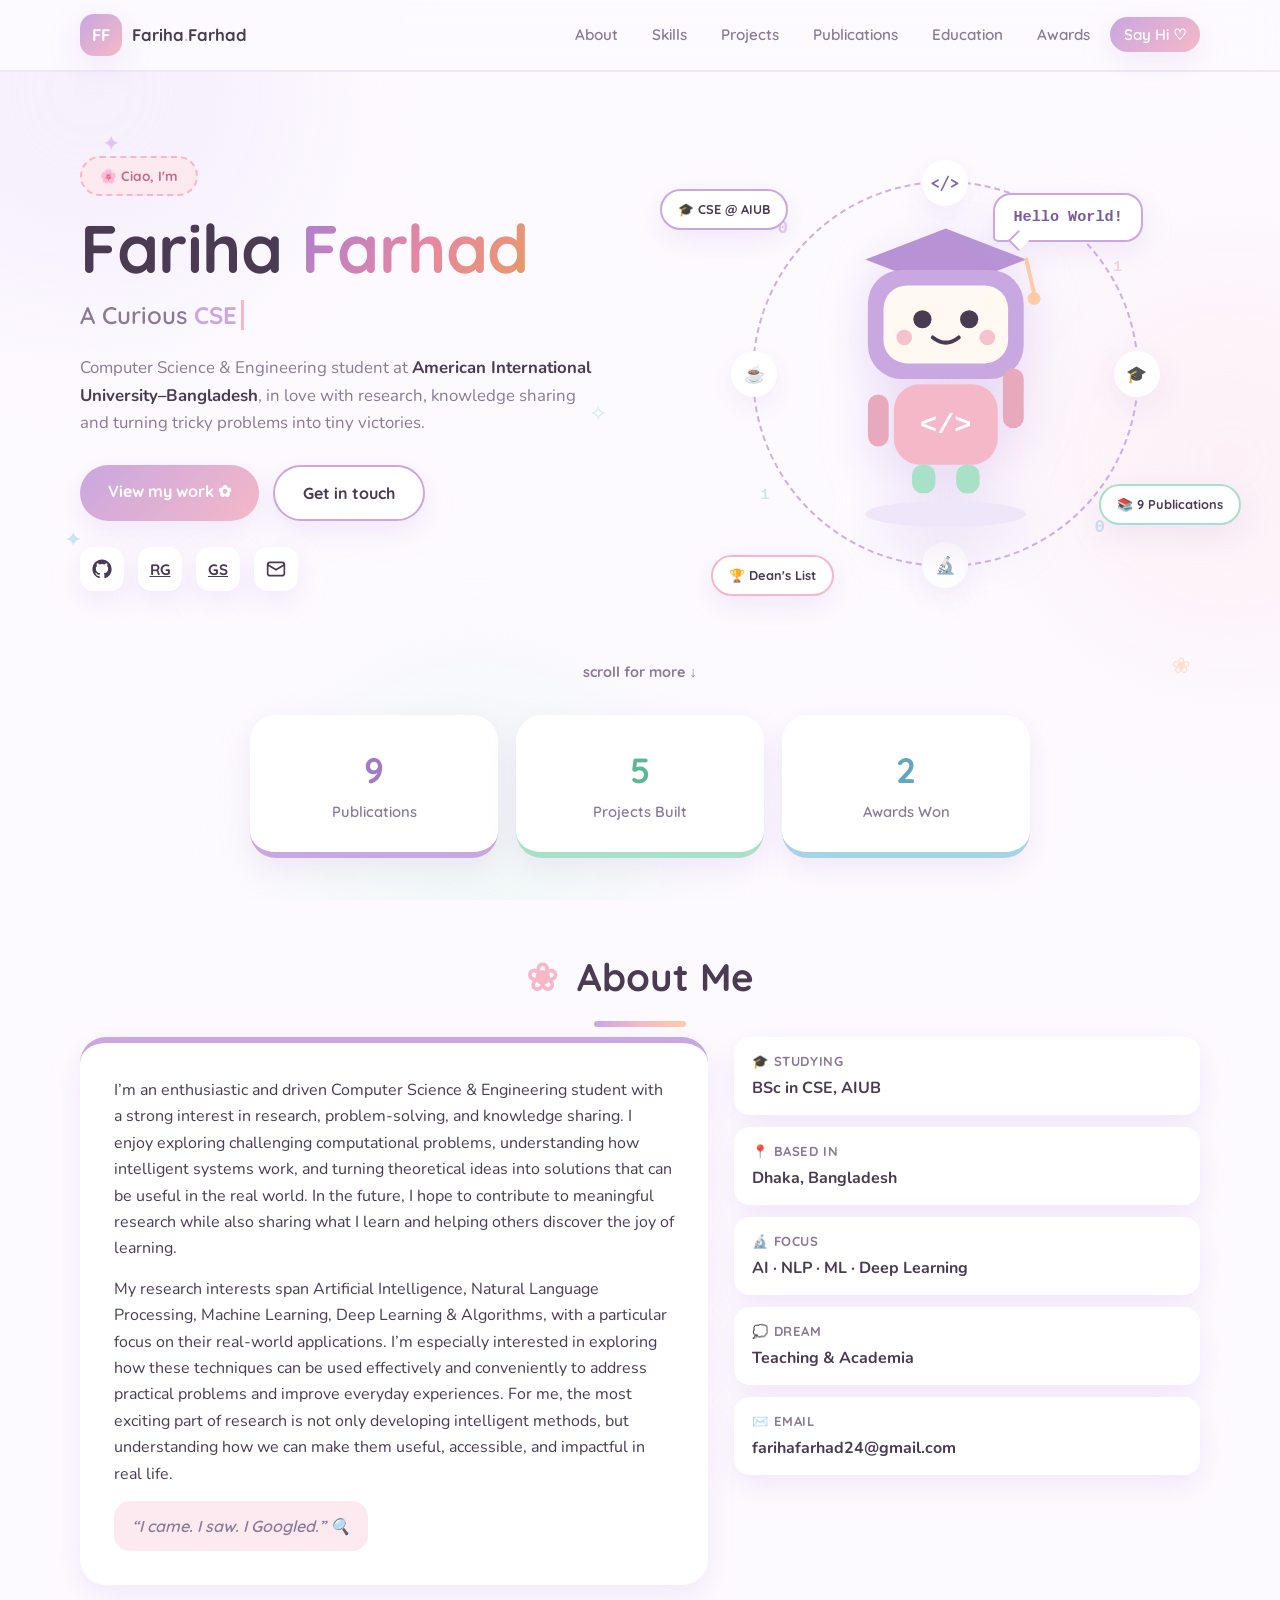
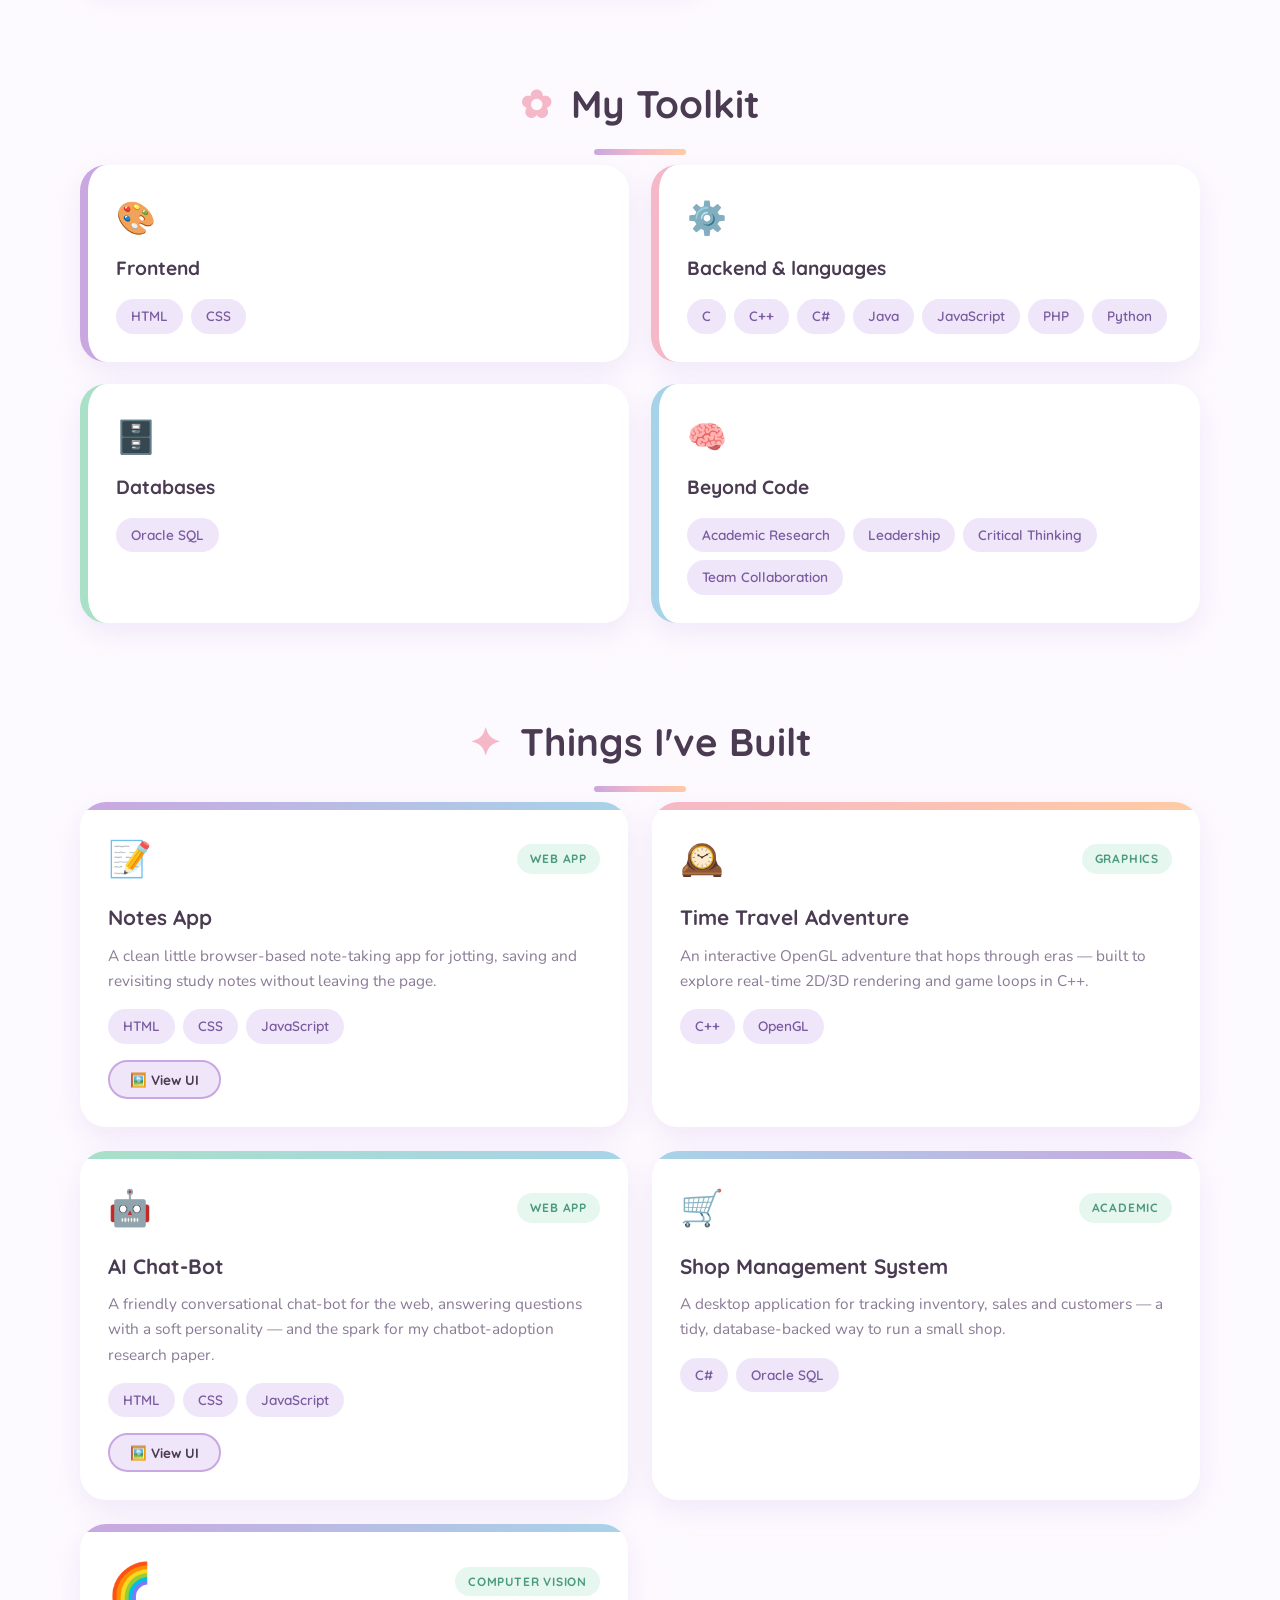
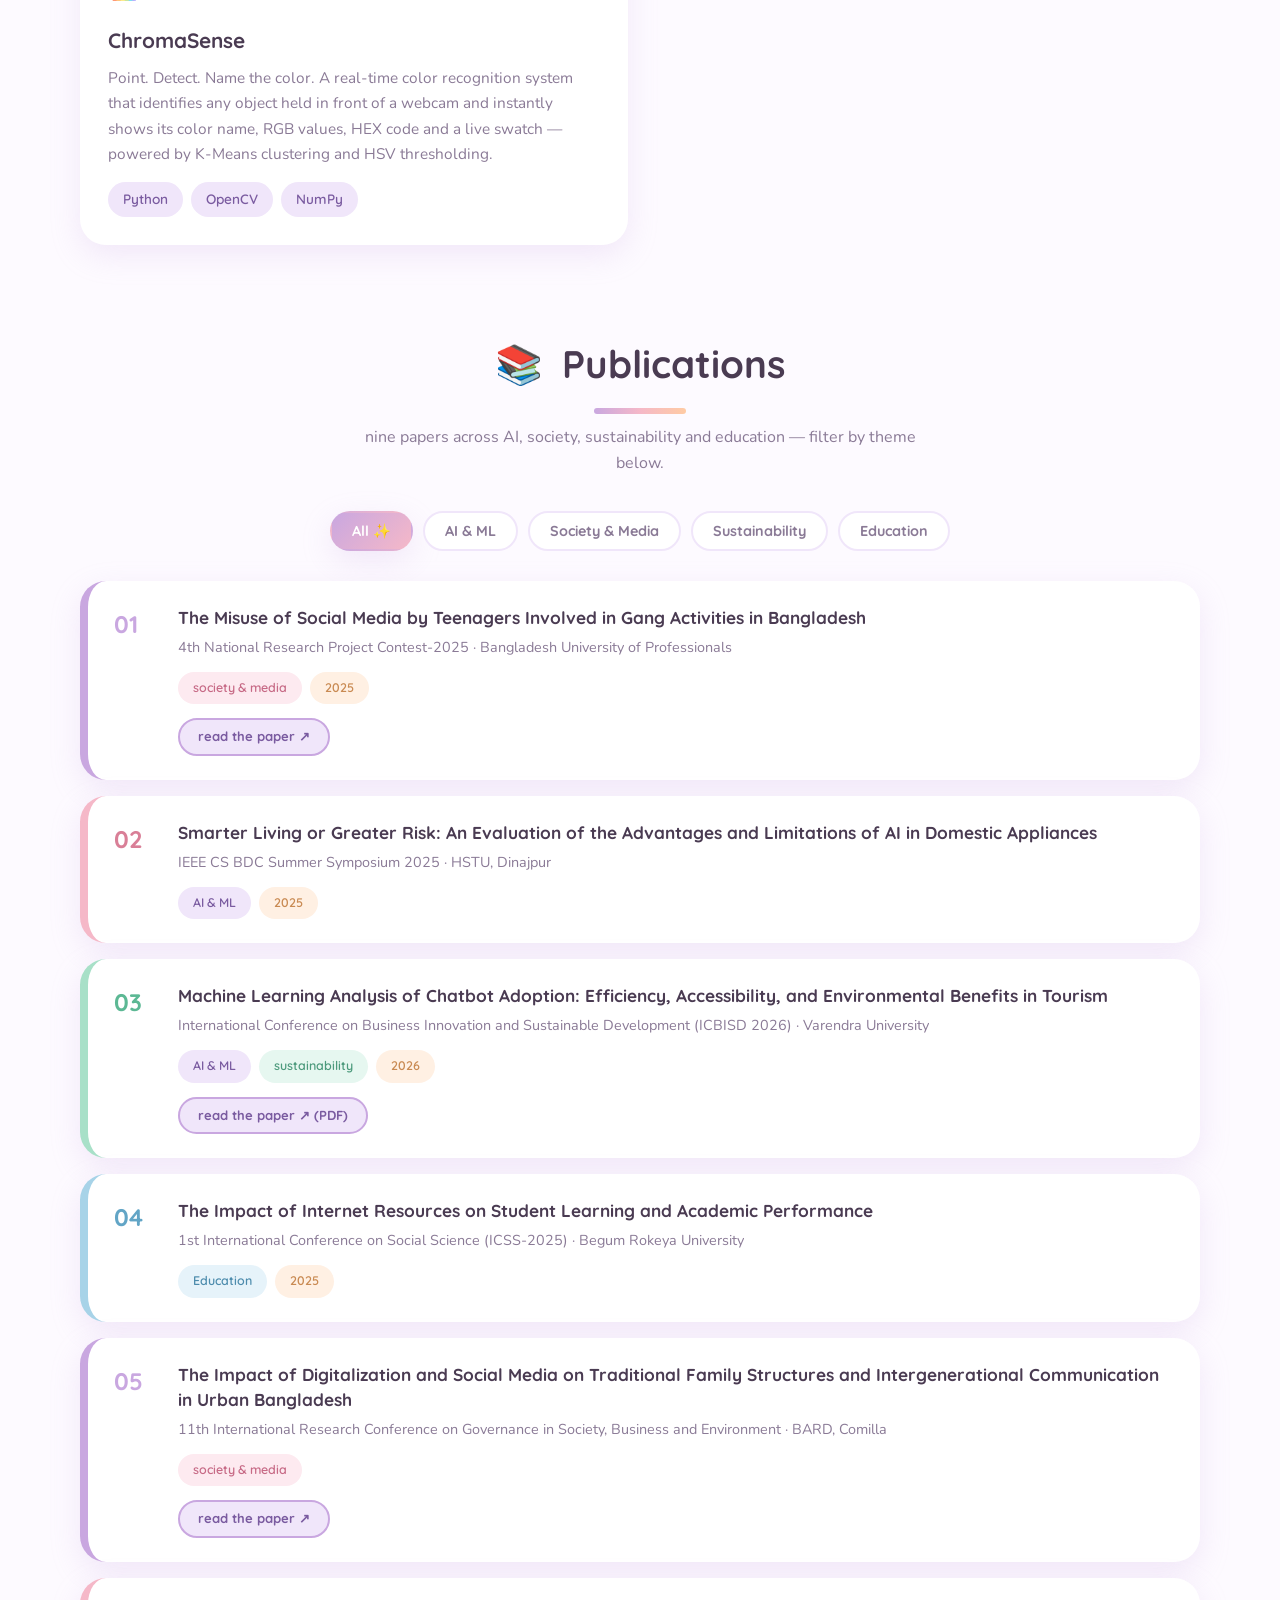
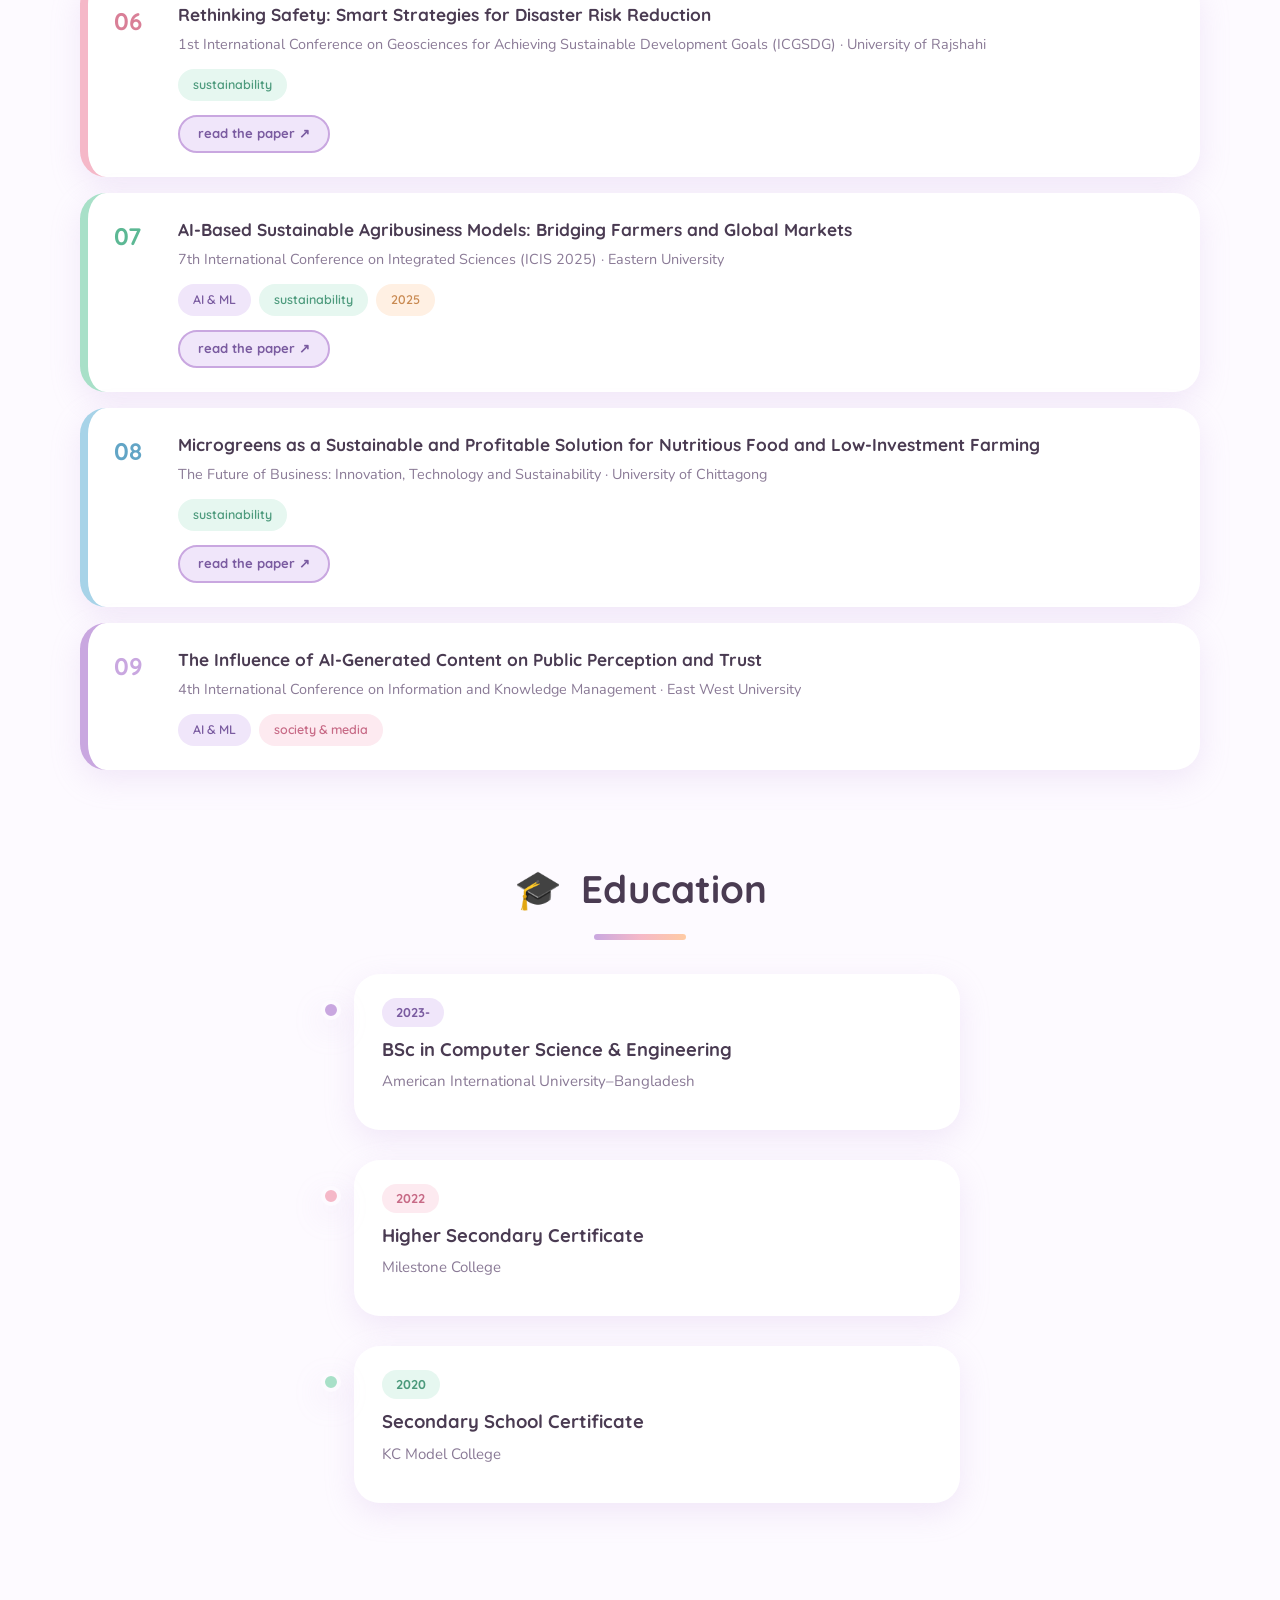
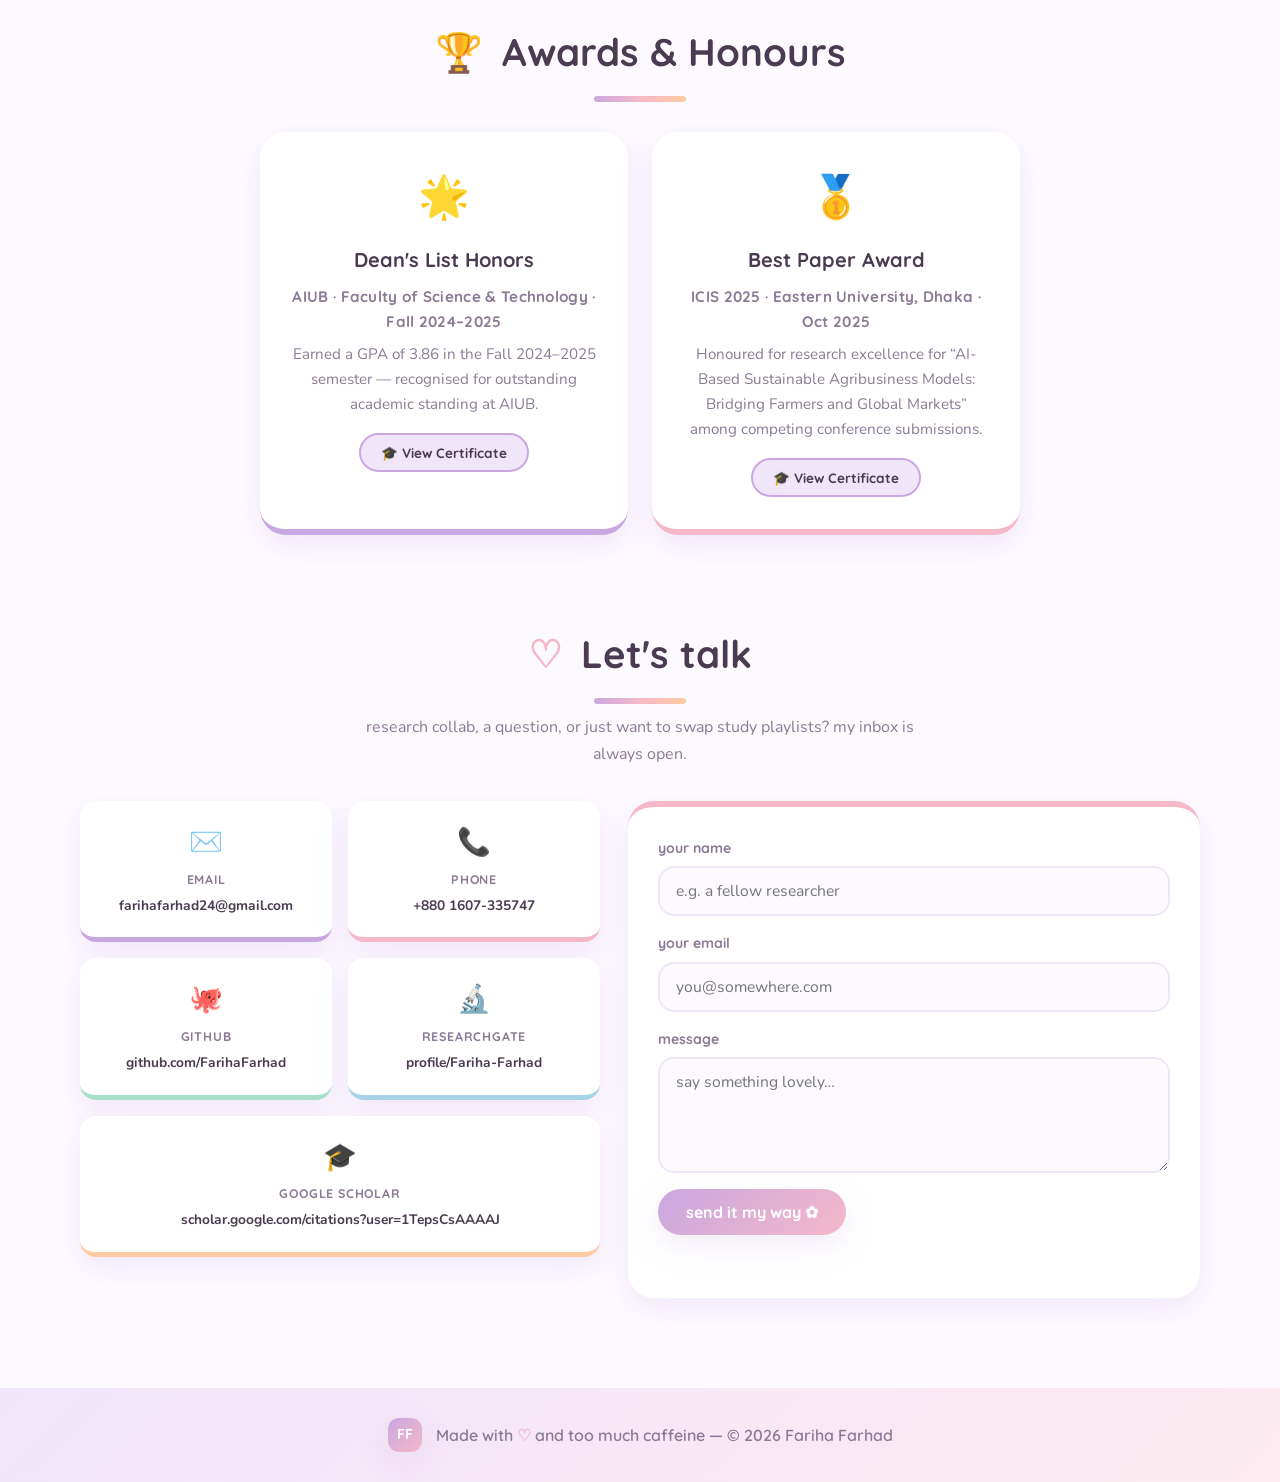
==== commit 4b9ba21b: "Drop teaching line from hero blurb; enrich title, meta and structured data for search" ====
--- a/index.html
+++ b/index.html
@@ -3,8 +3,29 @@
 <head>
   <meta charset="UTF-8" />
   <meta name="viewport" content="width=device-width, initial-scale=1.0" />
-  <title>Fariha Farhad · CSE Student &amp; Researcher</title>
-  <meta name="description" content="Portfolio of Fariha Farhad, a Computer Science &amp; Engineering student at AIUB with a passion for research, knowledge sharing and teaching." />
+  <title>Fariha Farhad · CSE Student &amp; Researcher at AIUB</title>
+  <meta name="description" content="Portfolio of Fariha Farhad — Computer Science &amp; Engineering student at AIUB with nine publications across artificial intelligence, machine learning and sustainable technology, plus projects in computer vision and web development." />
+  <link rel="canonical" href="https://farihafarhad.github.io/" />
+  <meta property="og:type" content="website" />
+  <meta property="og:url" content="https://farihafarhad.github.io/" />
+  <meta property="og:site_name" content="Fariha Farhad · Portfolio" />
+  <meta property="og:title" content="Fariha Farhad · CSE Student &amp; Researcher at AIUB" />
+  <meta property="og:description" content="CSE student at AIUB with nine publications across AI, machine learning and sustainable technology." />
+  <script type="application/ld+json">
+  {
+    "@context": "https://schema.org",
+    "@type": "Person",
+    "name": "Fariha Farhad",
+    "url": "https://farihafarhad.github.io/",
+    "jobTitle": "Computer Science & Engineering Student",
+    "description": "CSE student and researcher at American International University-Bangladesh with nine publications across AI, machine learning and sustainable technology.",
+    "sameAs": [
+      "https://github.com/FarihaFarhad",
+      "https://www.researchgate.net/profile/Fariha-Farhad",
+      "https://scholar.google.com/citations?user=1TepsCsAAAAJ&hl=en"
+    ]
+  }
+  </script>
   <link rel="icon" type="image/svg+xml" href="data:image/svg+xml,%3Csvg xmlns='http://www.w3.org/2000/svg' viewBox='0 0 100 100'%3E%3Ccircle cx='50' cy='50' r='48' fill='%23C9A7E0'/%3E%3Ctext x='50' y='66' font-size='46' text-anchor='middle' fill='%23fff' font-family='Verdana,sans-serif' font-weight='bold'%3EFF%3C/text%3E%3C/svg%3E" />
   <link rel="preconnect" href="https://fonts.googleapis.com" />
   <link rel="preconnect" href="https://fonts.gstatic.com" crossorigin />
@@ -61,7 +82,7 @@
         <p class="hero-blurb">
           Computer Science &amp; Engineering student at
           <strong>American International University–Bangladesh</strong>, in love with research,
-          knowledge sharing and turning tricky problems into tiny victories. Dreaming of a future in teaching.
+          knowledge sharing and turning tricky problems into tiny victories.
         </p>
         <div class="hero-actions">
           <a class="btn btn-primary" href="#projects">View my work ✿</a>
